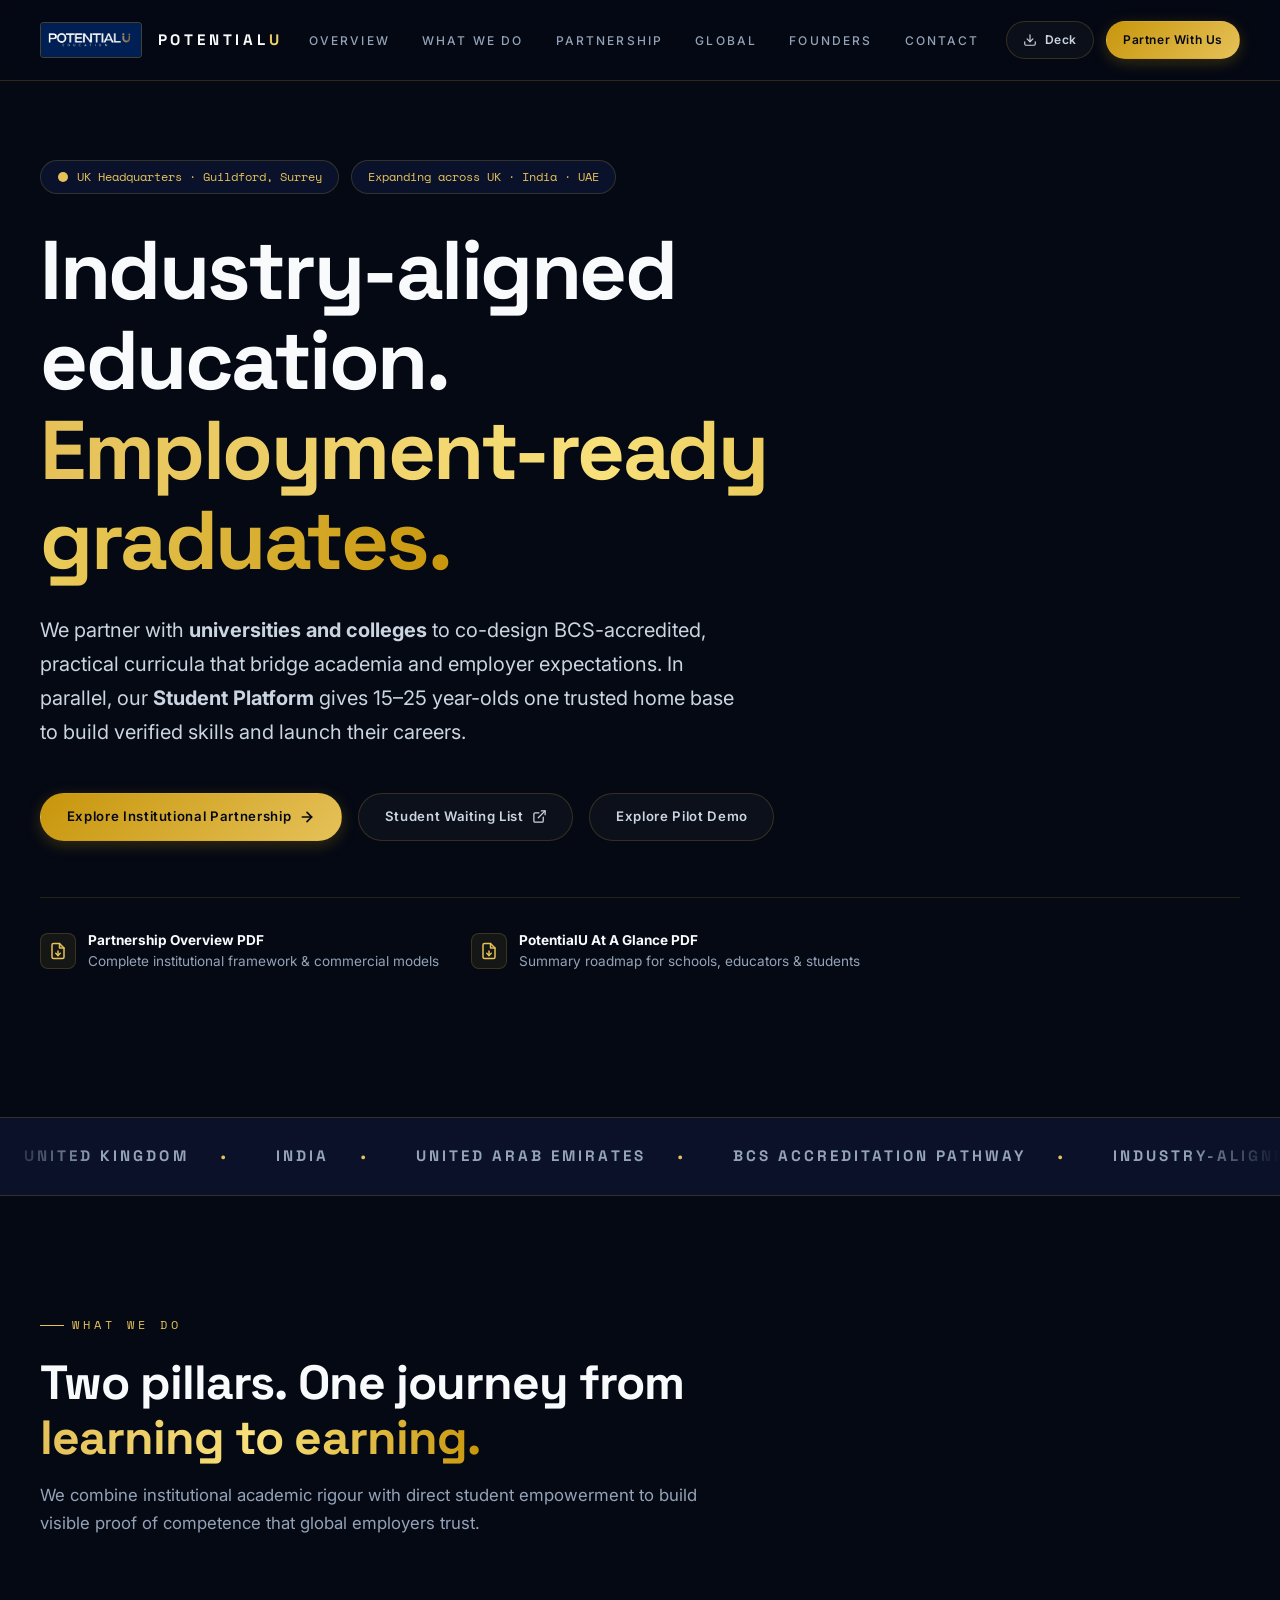
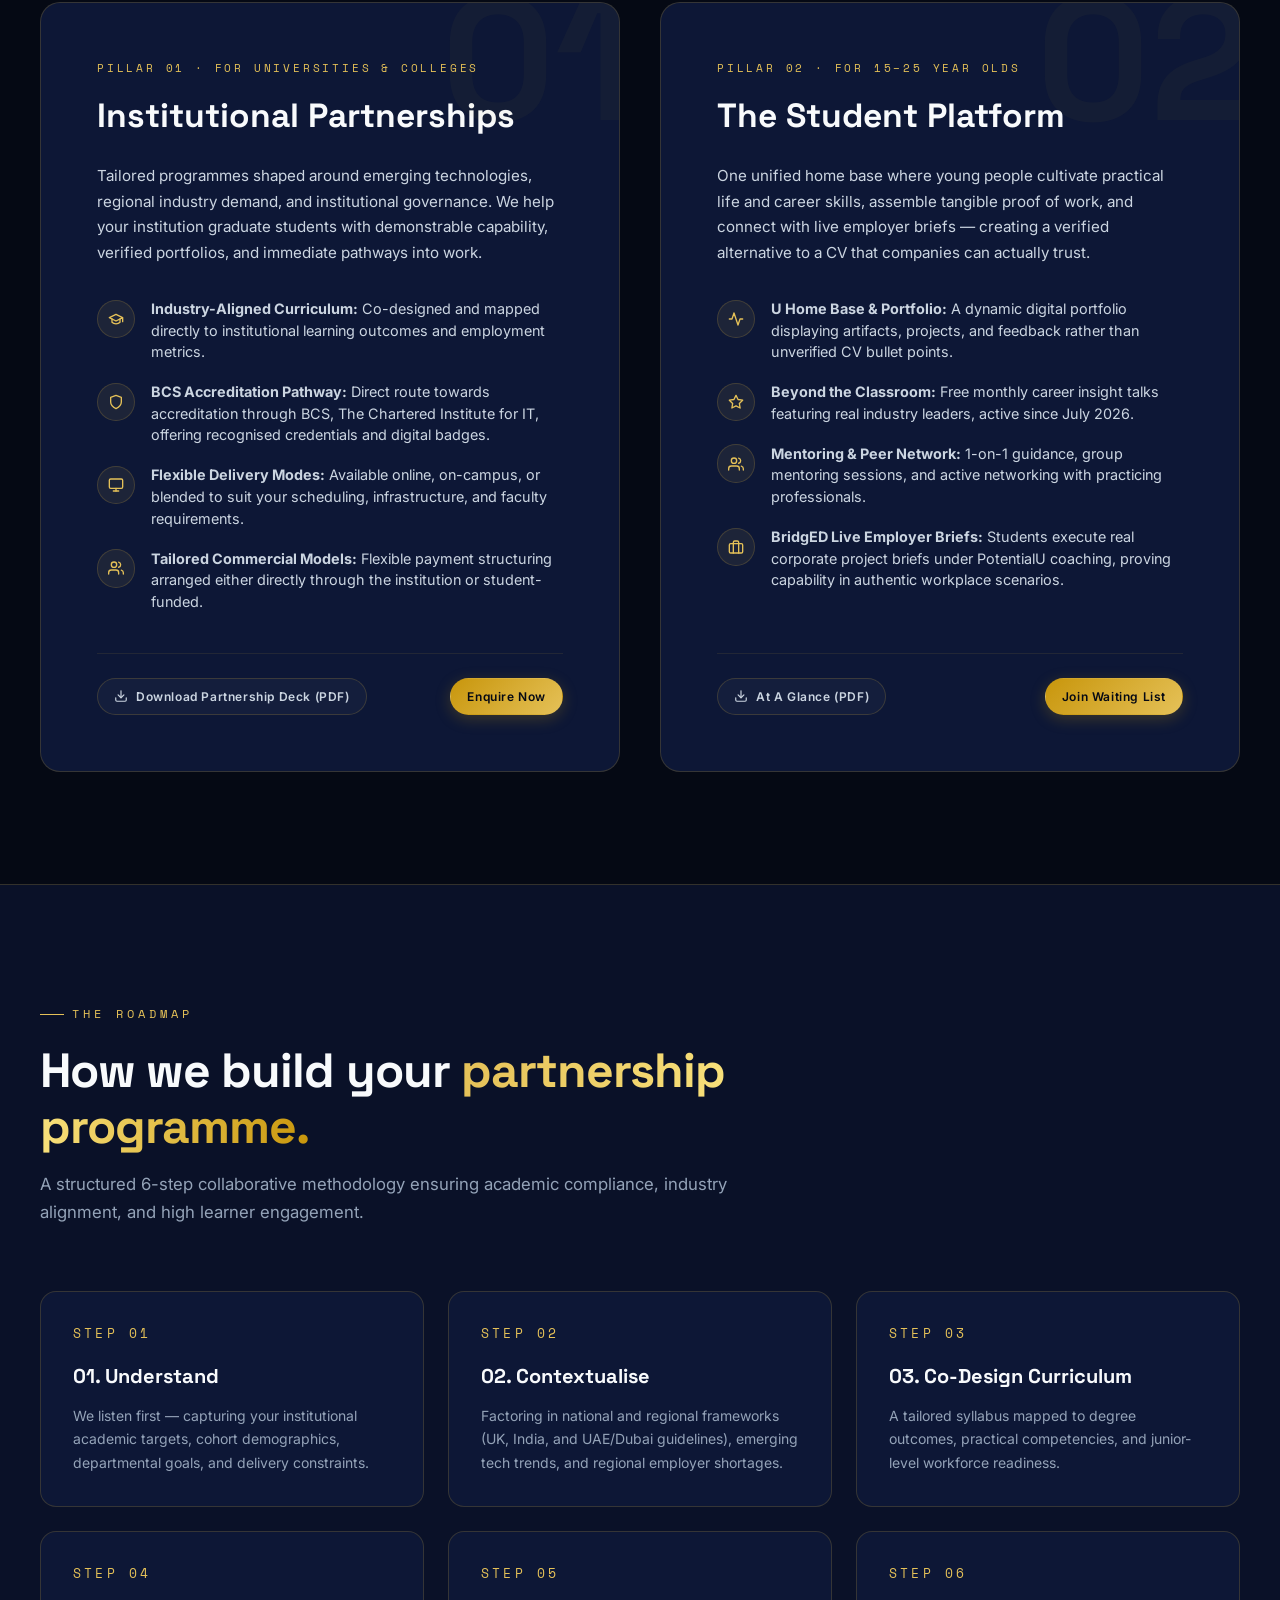
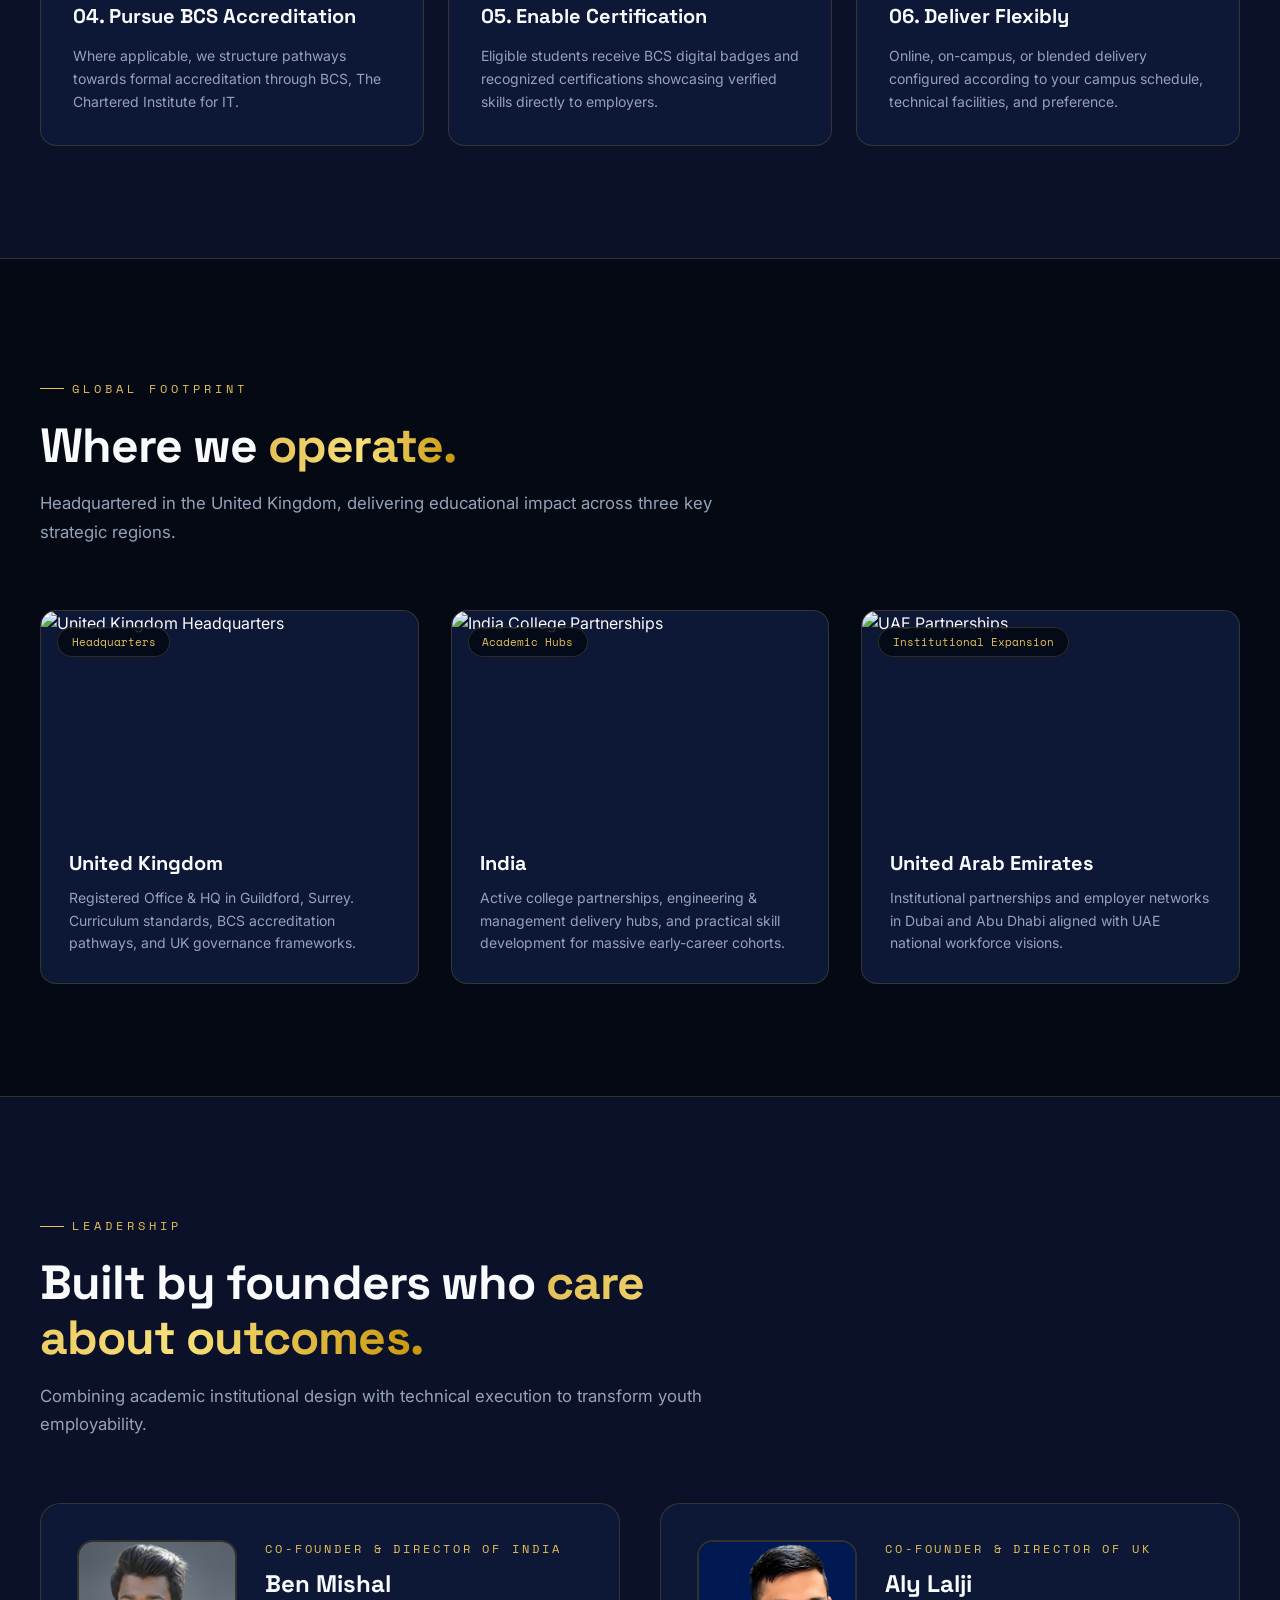
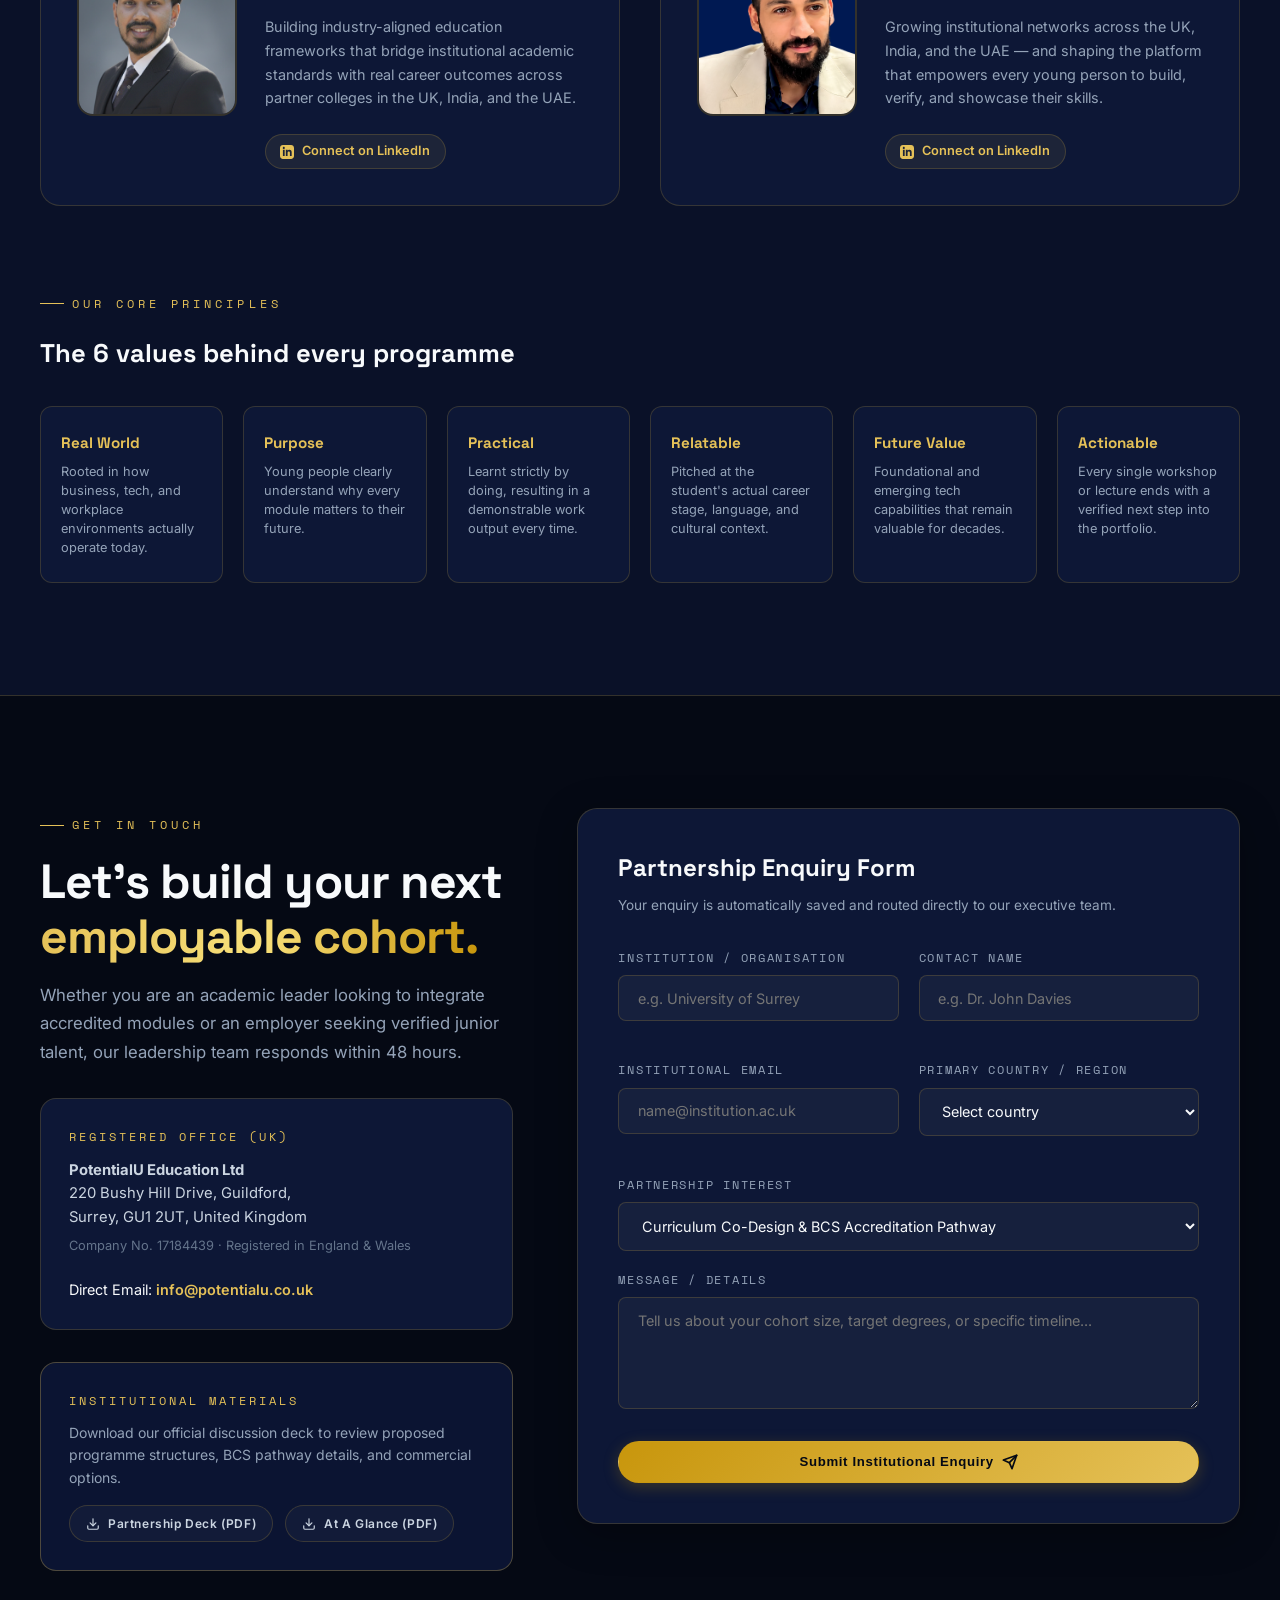
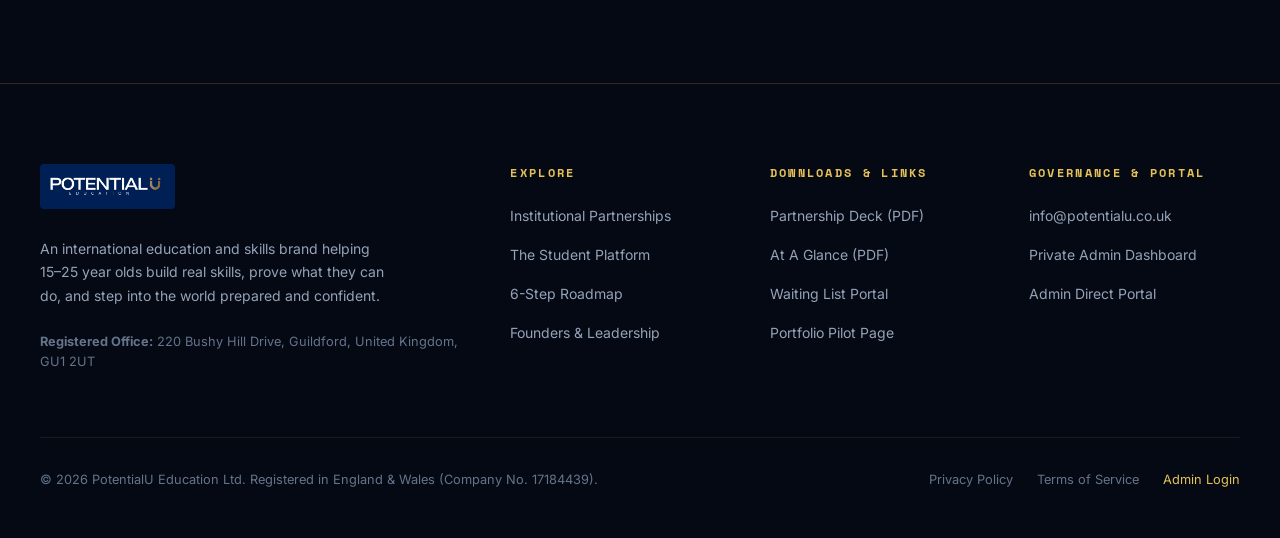
==== index.html @ a40b0ffe "Remove public display of Director email ID; maintain background delivery to benmishal@potentialu.co." ====
<!DOCTYPE html>
<html lang="en">
<head>
  <meta charset="UTF-8" />
  <meta name="viewport" content="width=device-width, initial-scale=1.0" />
  <meta name="theme-color" content="#050914" />
  <meta name="description" content="PotentialU Education — Industry-aligned, employment-ready programmes for universities and colleges across the UK, India and the UAE." />
  <title>PotentialU Education — Industry-Aligned, Employment-Ready Programmes</title>
  
  <link rel="preconnect" href="https://fonts.googleapis.com" />
  <link rel="preconnect" href="https://fonts.gstatic.com" crossorigin />
  <link href="https://fonts.googleapis.com/css2?family=Inter:wght@300;400;500;600;700;800&family=Space+Grotesk:wght@500;600;700;800&family=Space+Mono:wght@400;700&display=swap" rel="stylesheet" />

  <style>
    /* =========================================
       CSS VARIABLES & RESET
       ========================================= */
    *, *::before, *::after { box-sizing: border-box; margin: 0; padding: 0; }
    
    :root {
      --gold-primary: #E5C158;
      --gold-deep: #C8960C;
      --gold-light: #F8E07A;
      --gold-border: rgba(212, 175, 55, 0.2);
      --gold-glow: rgba(229, 193, 88, 0.12);
      
      --bg-deep: #050914;
      --bg-mid: #0A1128;
      --bg-card: #0D1736;
      --bg-card-hover: #121F45;
      
      --text-white: #F8FAFC;
      --text-muted: #94A3B8;
      --text-sub: #CBD5E1;
      --text-dim: #64748B;
      
      --status-active: #38BDF8;
      --status-contacted: #34D399;
      --status-archived: #94A3B8;
    }

    html { scroll-behavior: smooth; }
    body {
      background-color: var(--bg-deep);
      color: var(--text-white);
      font-family: 'Inter', ui-sans-serif, system-ui, sans-serif;
      line-height: 1.6;
      overflow-x: hidden;
    }

    /* =========================================
       TYPOGRAPHY
       ========================================= */
    .font-display { font-family: 'Space Grotesk', 'Inter', sans-serif; }
    .font-mono { font-family: 'Space Mono', monospace; }

    .text-gold-gradient {
      background: linear-gradient(90deg, #E5C158 0%, #F8E07A 50%, #C8960C 100%);
      -webkit-background-clip: text;
      background-clip: text;
      color: transparent;
      display: inline;
    }

    .eyebrow {
      font-family: 'Space Mono', monospace;
      font-size: 0.72rem;
      text-transform: uppercase;
      letter-spacing: 0.35em;
      color: var(--gold-primary);
      margin-bottom: 1.25rem;
      display: inline-flex;
      align-items: center;
      gap: 0.5rem;
    }
    .eyebrow::before {
      content: "";
      display: inline-block;
      width: 1.5rem;
      height: 1px;
      background: var(--gold-primary);
    }

    /* =========================================
       LAYOUT CONTAINERS
       ========================================= */
    .container {
      max-width: 80rem;
      margin: 0 auto;
      padding: 0 1.5rem;
    }
    @media (min-width: 1024px) {
      .container { padding: 0 2.5rem; }
    }

    /* =========================================
       NAVBAR
       ========================================= */
    #navbar {
      position: fixed;
      top: 0; left: 0; right: 0;
      z-index: 100;
      background: rgba(5, 9, 20, 0.85);
      backdrop-filter: blur(20px);
      -webkit-backdrop-filter: blur(20px);
      border-bottom: 1px solid var(--gold-border);
      transition: all 0.3s ease;
    }
    .nav-inner {
      display: flex;
      align-items: center;
      justify-content: space-between;
      height: 5rem;
      max-width: 80rem;
      margin: 0 auto;
      padding: 0 1.5rem;
    }
    @media (min-width: 1024px) {
      .nav-inner { padding: 0 2.5rem; }
    }
    .nav-brand {
      display: flex;
      align-items: center;
      gap: 1rem;
      text-decoration: none;
    }
    .nav-logo-img {
      height: 2.2rem;
      width: auto;
      border-radius: 4px;
      border: 1px solid rgba(212,175,55,0.3);
      background: #0A1128;
    }
    .nav-brand-text {
      font-family: 'Space Grotesk', sans-serif;
      font-size: 0.95rem;
      font-weight: 700;
      letter-spacing: 0.25em;
      text-transform: uppercase;
      color: var(--text-white);
      display: none;
    }
    @media (min-width: 1024px) {
      .nav-brand-text { display: block; }
    }
    .nav-links {
      display: none;
      align-items: center;
      gap: 2rem;
      list-style: none;
    }
    @media (min-width: 840px) {
      .nav-links { display: flex; }
    }
    .nav-links a {
      font-size: 0.75rem;
      font-weight: 500;
      letter-spacing: 0.18em;
      text-transform: uppercase;
      color: var(--text-muted);
      text-decoration: none;
      transition: color 0.25s ease;
    }
    .nav-links a:hover {
      color: var(--gold-primary);
    }
    .nav-actions {
      display: flex;
      align-items: center;
      gap: 0.75rem;
    }

    /* =========================================
       BUTTONS
       ========================================= */
    .btn {
      display: inline-flex;
      align-items: center;
      justify-content: center;
      gap: 0.5rem;
      font-size: 0.825rem;
      font-weight: 600;
      letter-spacing: 0.05em;
      text-decoration: none;
      border-radius: 9999px;
      padding: 0.75rem 1.6rem;
      transition: all 0.3s cubic-bezier(0.22, 1, 0.36, 1);
      cursor: pointer;
      white-space: nowrap;
    }
    .btn-gold {
      background: linear-gradient(135deg, var(--gold-deep) 0%, var(--gold-primary) 100%);
      color: var(--bg-deep);
      border: 1px solid transparent;
      box-shadow: 0 4px 15px rgba(200, 150, 12, 0.25);
    }
    .btn-gold:hover {
      transform: translateY(-2px);
      box-shadow: 0 8px 25px rgba(229, 193, 88, 0.4);
    }
    .btn-ghost {
      background: rgba(255, 255, 255, 0.03);
      color: var(--text-sub);
      border: 1px solid var(--gold-border);
    }
    .btn-ghost:hover {
      background: rgba(212, 175, 55, 0.1);
      border-color: rgba(212, 175, 55, 0.5);
      color: var(--gold-primary);
      transform: translateY(-2px);
    }
    .btn-sm {
      padding: 0.5rem 1rem;
      font-size: 0.75rem;
    }

    /* =========================================
       HERO SECTION (Universities First)
       ========================================= */
    #hero {
      position: relative;
      min-height: 100vh;
      display: flex;
      align-items: center;
      padding-top: 6rem;
      padding-bottom: 5rem;
      overflow: hidden;
    }
    .hero-bg-layer {
      position: absolute;
      inset: 0;
      z-index: 0;
    }
    .hero-bg-img {
      width: 100%;
      height: 100%;
      object-fit: cover;
      opacity: 0.28;
      filter: saturate(1.2);
    }
    .hero-vignette {
      position: absolute;
      inset: 0;
      background: radial-gradient(circle at 50% 40%, rgba(5,9,20,0.4) 0%, #050914 90%);
    }
    .hero-content {
      position: relative;
      z-index: 10;
      max-width: 80rem;
      margin: 0 auto;
      padding: 3rem 1.5rem;
      width: 100%;
    }
    @media (min-width: 1024px) {
      .hero-content { padding: 4rem 2.5rem; }
    }
    .hero-badge-container {
      display: flex;
      flex-wrap: wrap;
      gap: 0.75rem;
      margin-bottom: 2rem;
    }
    .hero-badge {
      display: inline-flex;
      align-items: center;
      gap: 0.5rem;
      padding: 0.4rem 1rem;
      border-radius: 9999px;
      border: 1px solid var(--gold-border);
      background: rgba(13, 23, 54, 0.7);
      font-size: 0.75rem;
      font-family: 'Space Mono', monospace;
      color: var(--gold-primary);
    }
    .hero-title {
      font-family: 'Space Grotesk', sans-serif;
      font-size: clamp(2.4rem, 6.5vw, 5.2rem);
      font-weight: 800;
      line-height: 1.08;
      letter-spacing: -0.03em;
      margin-bottom: 1.75rem;
      max-width: 58rem;
    }
    .hero-subtext {
      font-size: clamp(1rem, 1.8vw, 1.25rem);
      line-height: 1.7;
      color: var(--text-sub);
      max-width: 44rem;
      margin-bottom: 2.75rem;
    }
    .hero-cta-group {
      display: flex;
      flex-wrap: wrap;
      gap: 1rem;
      align-items: center;
    }
    .hero-downloads-bar {
      margin-top: 3.5rem;
      padding-top: 2rem;
      border-top: 1px solid rgba(212,175,55,0.15);
      display: flex;
      flex-wrap: wrap;
      align-items: center;
      gap: 2rem;
    }
    .hero-download-item {
      display: flex;
      align-items: center;
      gap: 0.75rem;
      color: var(--text-muted);
      font-size: 0.85rem;
      text-decoration: none;
      transition: color 0.25s;
    }
    .hero-download-item:hover {
      color: var(--gold-primary);
    }
    .hero-download-icon {
      width: 2.25rem;
      height: 2.25rem;
      border-radius: 8px;
      background: rgba(212,175,55,0.08);
      border: 1px solid var(--gold-border);
      display: flex;
      align-items: center;
      justify-content: center;
      color: var(--gold-primary);
    }

    /* =========================================
       MARQUEE STRIP
       ========================================= */
    #marquee-section {
      border-top: 1px solid var(--gold-border);
      border-bottom: 1px solid var(--gold-border);
      background: var(--bg-mid);
      padding: 1.4rem 0;
      overflow: hidden;
      position: relative;
    }
    #marquee-section::before, #marquee-section::after {
      content: '';
      position: absolute;
      top: 0; bottom: 0;
      width: 6rem;
      z-index: 2;
      pointer-events: none;
    }
    #marquee-section::before { left: 0; background: linear-gradient(to right, var(--bg-mid), transparent); }
    #marquee-section::after  { right: 0; background: linear-gradient(to left, var(--bg-mid), transparent); }
    
    .marquee-track {
      display: flex;
      width: max-content;
      animation: marquee 30s linear infinite;
    }
    @keyframes marquee {
      0% { transform: translateX(0); }
      100% { transform: translateX(-50%); }
    }
    .marquee-item {
      display: flex;
      align-items: center;
      gap: 2rem;
      padding: 0 1.5rem;
      font-family: 'Space Grotesk', sans-serif;
      font-size: 0.95rem;
      font-weight: 700;
      letter-spacing: 0.2em;
      text-transform: uppercase;
      color: var(--text-muted);
      white-space: nowrap;
    }
    .marquee-dot {
      color: var(--gold-primary);
      font-size: 1.25rem;
    }

    /* =========================================
       SECTIONS GENERAL
       ========================================= */
    section {
      padding: 7rem 0;
      position: relative;
    }
    .section-header {
      max-width: 44rem;
      margin-bottom: 4rem;
    }
    .section-title {
      font-family: 'Space Grotesk', sans-serif;
      font-size: clamp(2rem, 4vw, 3rem);
      font-weight: 700;
      line-height: 1.15;
      letter-spacing: -0.02em;
      margin-bottom: 1rem;
    }
    .section-description {
      font-size: 1.05rem;
      line-height: 1.7;
      color: var(--text-muted);
    }

    /* =========================================
       PILLARS SECTION (Dual Track)
       ========================================= */
    .pillars-grid {
      display: grid;
      gap: 2.5rem;
    }
    @media (min-width: 1024px) {
      .pillars-grid { grid-template-columns: 1fr 1fr; }
    }
    .pillar-card {
      position: relative;
      background: var(--bg-card);
      border: 1px solid var(--gold-border);
      border-radius: 1.25rem;
      padding: 2.5rem;
      overflow: hidden;
      display: flex;
      flex-direction: column;
      justify-content: space-between;
      transition: all 0.4s cubic-bezier(0.22, 1, 0.36, 1);
    }
    @media (min-width: 768px) {
      .pillar-card { padding: 3.5rem; }
    }
    .pillar-card:hover {
      border-color: rgba(229, 193, 88, 0.4);
      box-shadow: 0 0 50px rgba(229, 193, 88, 0.08), 0 20px 40px rgba(0,0,0,0.5);
      transform: translateY(-4px);
    }
    .pillar-watermark {
      position: absolute;
      top: -2rem;
      right: -1rem;
      font-family: 'Space Grotesk', sans-serif;
      font-size: 11rem;
      font-weight: 900;
      color: rgba(212, 175, 55, 0.04);
      user-select: none;
      pointer-events: none;
      line-height: 1;
    }
    .pillar-tag {
      font-family: 'Space Mono', monospace;
      font-size: 0.7rem;
      text-transform: uppercase;
      letter-spacing: 0.25em;
      color: var(--gold-primary);
      margin-bottom: 0.75rem;
    }
    .pillar-heading {
      font-family: 'Space Grotesk', sans-serif;
      font-size: clamp(1.5rem, 2.8vw, 2.1rem);
      font-weight: 700;
      margin-bottom: 1.25rem;
      color: var(--text-white);
    }
    .pillar-desc {
      color: var(--text-sub);
      font-size: 0.95rem;
      line-height: 1.7;
      margin-bottom: 2rem;
    }
    .pillar-features {
      list-style: none;
      display: flex;
      flex-direction: column;
      gap: 1.15rem;
      margin-bottom: 2.5rem;
    }
    .pillar-feature-item {
      display: flex;
      align-items: flex-start;
      gap: 1rem;
    }
    .pillar-icon-box {
      width: 2.4rem;
      height: 2.4rem;
      border-radius: 50%;
      background: rgba(229, 193, 88, 0.08);
      border: 1px solid var(--gold-border);
      display: flex;
      align-items: center;
      justify-content: center;
      color: var(--gold-primary);
      flex-shrink: 0;
      margin-top: 0.1rem;
    }
    .pillar-feature-text {
      font-size: 0.9rem;
      color: var(--text-sub);
      line-height: 1.5;
    }
    .pillar-bottom-cta {
      margin-top: auto;
      padding-top: 1.5rem;
      border-top: 1px solid rgba(212, 175, 55, 0.1);
      display: flex;
      flex-wrap: wrap;
      align-items: center;
      justify-content: space-between;
      gap: 1rem;
    }

    /* =========================================
       PROCESS ROADMAP (6 Steps)
       ========================================= */
    #process {
      background: var(--bg-mid);
      border-top: 1px solid var(--gold-border);
      border-bottom: 1px solid var(--gold-border);
    }
    .process-grid {
      display: grid;
      gap: 1.5rem;
    }
    @media (min-width: 640px) {
      .process-grid { grid-template-columns: repeat(2, 1fr); }
    }
    @media (min-width: 1024px) {
      .process-grid { grid-template-columns: repeat(3, 1fr); }
    }
    .step-card {
      background: var(--bg-card);
      border: 1px solid var(--gold-border);
      border-radius: 1rem;
      padding: 2rem;
      transition: all 0.3s ease;
      position: relative;
    }
    .step-card:hover {
      border-color: rgba(229, 193, 88, 0.4);
      background: var(--bg-card-hover);
      transform: translateY(-3px);
    }
    .step-num {
      font-family: 'Space Mono', monospace;
      font-size: 0.8rem;
      color: var(--gold-primary);
      letter-spacing: 0.25em;
      margin-bottom: 1rem;
      display: block;
    }
    .step-name {
      font-family: 'Space Grotesk', sans-serif;
      font-size: 1.25rem;
      font-weight: 700;
      margin-bottom: 0.75rem;
      color: var(--text-white);
    }
    .step-detail {
      font-size: 0.875rem;
      line-height: 1.65;
      color: var(--text-muted);
    }

    /* =========================================
       GLOBAL REACH (UK, India, UAE)
       ========================================= */
    .global-grid {
      display: grid;
      gap: 2rem;
    }
    @media (min-width: 768px) {
      .global-grid { grid-template-columns: repeat(3, 1fr); }
    }
    .region-card {
      background: var(--bg-card);
      border: 1px solid var(--gold-border);
      border-radius: 1rem;
      overflow: hidden;
      transition: all 0.3s ease;
    }
    .region-card:hover {
      border-color: rgba(229, 193, 88, 0.4);
      transform: translateY(-4px);
    }
    .region-img-wrap {
      height: 13rem;
      overflow: hidden;
      position: relative;
    }
    .region-img {
      width: 100%;
      height: 100%;
      object-fit: cover;
      transition: transform 0.6s ease;
    }
    .region-card:hover .region-img {
      transform: scale(1.05);
    }
    .region-tag {
      position: absolute;
      top: 1rem;
      left: 1rem;
      background: rgba(5,9,20,0.85);
      border: 1px solid var(--gold-border);
      border-radius: 9999px;
      padding: 0.3rem 0.85rem;
      font-size: 0.7rem;
      font-family: 'Space Mono', monospace;
      color: var(--gold-primary);
    }
    .region-content {
      padding: 1.75rem;
    }
    .region-name {
      font-family: 'Space Grotesk', sans-serif;
      font-size: 1.25rem;
      font-weight: 700;
      margin-bottom: 0.5rem;
      color: var(--text-white);
    }
    .region-info {
      font-size: 0.875rem;
      color: var(--text-muted);
      line-height: 1.6;
    }

    /* =========================================
       FOUNDERS SECTION (Real Photos & LinkedIn)
       ========================================= */
    #founders {
      background: var(--bg-mid);
      border-top: 1px solid var(--gold-border);
      border-bottom: 1px solid var(--gold-border);
    }
    .founders-grid {
      display: grid;
      gap: 2.5rem;
      margin-bottom: 5rem;
    }
    @media (min-width: 900px) {
      .founders-grid { grid-template-columns: 1fr 1fr; }
    }
    .founder-card {
      background: var(--bg-card);
      border: 1px solid var(--gold-border);
      border-radius: 1.25rem;
      padding: 2.25rem;
      display: flex;
      flex-direction: column;
      gap: 1.75rem;
      transition: all 0.3s ease;
    }
    @media (min-width: 640px) {
      .founder-card {
        flex-direction: row;
        align-items: flex-start;
      }
    }
    .founder-card:hover {
      border-color: rgba(229, 193, 88, 0.4);
      box-shadow: 0 10px 30px rgba(0,0,0,0.3);
    }
    .founder-avatar-wrap {
      width: 10rem;
      height: 11rem;
      border-radius: 1rem;
      overflow: hidden;
      flex-shrink: 0;
      border: 2px solid var(--gold-border);
      background: #0A1128;
    }
    .founder-avatar-img {
      width: 100%;
      height: 100%;
      object-fit: cover;
      object-position: top center;
      transition: transform 0.5s ease;
    }
    .founder-card:hover .founder-avatar-img {
      transform: scale(1.04);
    }
    .founder-info {
      flex: 1;
    }
    .founder-role {
      font-family: 'Space Mono', monospace;
      font-size: 0.72rem;
      letter-spacing: 0.25em;
      text-transform: uppercase;
      color: var(--gold-primary);
      margin-bottom: 0.4rem;
    }
    .founder-name {
      font-family: 'Space Grotesk', sans-serif;
      font-size: 1.5rem;
      font-weight: 700;
      margin-bottom: 0.75rem;
      color: var(--text-white);
    }
    .founder-bio {
      font-size: 0.9rem;
      color: var(--text-muted);
      line-height: 1.65;
      margin-bottom: 1.5rem;
    }
    .founder-linkedin {
      display: inline-flex;
      align-items: center;
      gap: 0.5rem;
      font-size: 0.8rem;
      font-weight: 600;
      color: var(--gold-primary);
      text-decoration: none;
      padding: 0.4rem 0.9rem;
      border-radius: 9999px;
      background: rgba(229, 193, 88, 0.08);
      border: 1px solid var(--gold-border);
      transition: all 0.25s;
    }
    .founder-linkedin:hover {
      background: rgba(229, 193, 88, 0.16);
      transform: translateX(3px);
    }

    /* Values row */
    .values-grid {
      display: grid;
      gap: 1.25rem;
      grid-template-columns: repeat(2, 1fr);
    }
    @media (min-width: 768px) {
      .values-grid { grid-template-columns: repeat(3, 1fr); }
    }
    @media (min-width: 1024px) {
      .values-grid { grid-template-columns: repeat(6, 1fr); }
    }
    .value-box {
      background: var(--bg-card);
      border: 1px solid var(--gold-border);
      border-radius: 0.75rem;
      padding: 1.5rem 1.25rem;
      transition: all 0.3s;
    }
    .value-box:hover {
      border-color: rgba(229, 193, 88, 0.4);
      transform: translateY(-2px);
    }
    .value-title {
      font-family: 'Space Grotesk', sans-serif;
      font-size: 0.95rem;
      font-weight: 700;
      color: var(--gold-primary);
      margin-bottom: 0.4rem;
    }
    .value-desc {
      font-size: 0.8rem;
      color: var(--text-muted);
      line-height: 1.5;
    }

    /* =========================================
       ENQUIRY SECTION & FORM
       ========================================= */
    .enquiry-layout {
      display: grid;
      gap: 4rem;
    }
    @media (min-width: 1024px) {
      .enquiry-layout { grid-template-columns: 5fr 7fr; align-items: start; }
    }
    .enquiry-left-info {
      display: flex;
      flex-direction: column;
      gap: 2rem;
    }
    .office-card {
      background: var(--bg-card);
      border: 1px solid var(--gold-border);
      border-radius: 1rem;
      padding: 1.75rem;
    }
    .office-title {
      font-family: 'Space Mono', monospace;
      font-size: 0.75rem;
      text-transform: uppercase;
      letter-spacing: 0.25em;
      color: var(--gold-primary);
      margin-bottom: 0.75rem;
    }
    .office-address {
      font-size: 0.925rem;
      color: var(--text-sub);
      line-height: 1.6;
    }
    .email-contact-link {
      color: var(--gold-primary);
      text-decoration: none;
      font-weight: 600;
    }
    .email-contact-link:hover {
      text-decoration: underline;
    }

    /* Form styling */
    .enquiry-form-card {
      background: var(--bg-card);
      border: 1px solid var(--gold-border);
      border-radius: 1.25rem;
      padding: 2.5rem;
      box-shadow: 0 10px 40px rgba(0,0,0,0.3);
    }
    .form-group-row {
      display: grid;
      gap: 1.25rem;
      margin-bottom: 1.25rem;
    }
    @media (min-width: 640px) {
      .form-group-row { grid-template-columns: 1fr 1fr; }
    }
    .form-group {
      display: flex;
      flex-direction: column;
      gap: 0.5rem;
      margin-bottom: 1.25rem;
    }
    .form-label {
      font-family: 'Space Mono', monospace;
      font-size: 0.72rem;
      text-transform: uppercase;
      letter-spacing: 0.15em;
      color: var(--text-muted);
    }
    .form-input, .form-select, .form-textarea {
      background: rgba(255, 255, 255, 0.04);
      border: 1px solid var(--gold-border);
      border-radius: 0.5rem;
      padding: 0.85rem 1.15rem;
      color: var(--text-white);
      font-family: 'Inter', sans-serif;
      font-size: 0.9rem;
      transition: all 0.25s;
      outline: none;
    }
    .form-input:focus, .form-select:focus, .form-textarea:focus {
      border-color: var(--gold-primary);
      background: rgba(255, 255, 255, 0.07);
      box-shadow: 0 0 15px rgba(229, 193, 88, 0.15);
    }
    .form-select option {
      background-color: var(--bg-mid);
      color: var(--text-white);
    }
    .form-textarea {
      resize: vertical;
      min-height: 7rem;
    }

    /* =========================================
       FOOTER
       ========================================= */
    footer {
      border-top: 1px solid var(--gold-border);
      background: var(--bg-deep);
      padding: 5rem 0 3rem;
    }
    .footer-top {
      display: grid;
      gap: 3rem;
      margin-bottom: 4rem;
    }
    @media (min-width: 1024px) {
      .footer-top { grid-template-columns: 2fr 1fr 1fr 1fr; }
    }
    .footer-brand-logo {
      height: 2.8rem;
      width: auto;
      border-radius: 4px;
      margin-bottom: 1.25rem;
    }
    .footer-brand-desc {
      font-size: 0.875rem;
      color: var(--text-muted);
      line-height: 1.7;
      max-width: 22rem;
      margin-bottom: 1.5rem;
    }
    .footer-col-title {
      font-family: 'Space Mono', monospace;
      font-size: 0.72rem;
      letter-spacing: 0.2em;
      text-transform: uppercase;
      color: var(--gold-primary);
      margin-bottom: 1.25rem;
    }
    .footer-links {
      list-style: none;
      display: flex;
      flex-direction: column;
      gap: 0.85rem;
    }
    .footer-links a {
      font-size: 0.875rem;
      color: var(--text-muted);
      text-decoration: none;
      transition: color 0.25s;
    }
    .footer-links a:hover {
      color: var(--gold-primary);
    }
    .footer-bottom {
      padding-top: 2rem;
      border-top: 1px solid rgba(212, 175, 55, 0.1);
      display: flex;
      flex-wrap: wrap;
      align-items: center;
      justify-content: space-between;
      gap: 1rem;
      font-size: 0.8rem;
      color: var(--text-dim);
    }

    /* =========================================
       TOAST ALERTS
       ========================================= */
    #toast-box {
      position: fixed;
      bottom: 2rem;
      right: 2rem;
      z-index: 1000;
      display: flex;
      flex-direction: column;
      gap: 0.75rem;
      pointer-events: none;
    }
    .toast {
      background: var(--bg-card);
      border: 1px solid var(--gold-primary);
      color: var(--text-white);
      padding: 1rem 1.5rem;
      border-radius: 0.75rem;
      font-size: 0.875rem;
      box-shadow: 0 10px 40px rgba(0,0,0,0.6);
      transform: translateY(20px);
      opacity: 0;
      transition: all 0.3s cubic-bezier(0.22, 1, 0.36, 1);
      display: flex;
      align-items: center;
      gap: 0.75rem;
      pointer-events: auto;
      max-width: 24rem;
    }
    .toast.active {
      transform: translateY(0);
      opacity: 1;
    }

    /* =========================================
       ADMIN MODAL / POPUP
       ========================================= */
    .modal-overlay {
      position: fixed;
      inset: 0;
      background: rgba(5, 9, 20, 0.85);
      backdrop-filter: blur(10px);
      z-index: 1000;
      display: none;
      align-items: center;
      justify-content: center;
      padding: 1.5rem;
    }
    .modal-overlay.open {
      display: flex;
    }
    .modal-box {
      background: var(--bg-card);
      border: 1px solid var(--gold-primary);
      border-radius: 1.25rem;
      width: 100%;
      max-width: 32rem;
      padding: 2.5rem;
      box-shadow: 0 25px 60px rgba(0,0,0,0.8);
      position: relative;
    }
    .modal-close-btn {
      position: absolute;
      top: 1.25rem;
      right: 1.25rem;
      background: none;
      border: none;
      color: var(--text-muted);
      font-size: 1.5rem;
      cursor: pointer;
    }
    .modal-close-btn:hover { color: var(--gold-primary); }
  </style>
</head>
<body>

  <!-- =========================================
       NAVBAR
       ========================================= -->
  <header id="navbar">
    <div class="nav-inner">
      <a href="#hero" class="nav-brand">
        <img src="assets/logo.jpg" alt="PotentialU Education" class="nav-logo-img" />
        <span class="nav-brand-text">Potential<span class="text-gold-gradient">U</span></span>
      </a>

      <ul class="nav-links">
        <li><a href="#hero">Overview</a></li>
        <li><a href="#pillars">What We Do</a></li>
        <li><a href="#process">Partnership</a></li>
        <li><a href="#global">Global</a></li>
        <li><a href="#founders">Founders</a></li>
        <li><a href="#enquiry">Contact</a></li>
      </ul>

      <div class="nav-actions">
        <a href="assets/PotentialU-Institutional-Partnership-Overview.pdf" download class="btn btn-ghost btn-sm" title="Download Institutional Deck">
          <svg width="14" height="14" viewBox="0 0 24 24" fill="none" stroke="currentColor" stroke-width="2" stroke-linecap="round" stroke-linejoin="round"><path d="M21 15v4a2 2 0 0 1-2 2H5a2 2 0 0 1-2-2v-4"/><polyline points="7 10 12 15 17 10"/><line x1="12" y1="15" x2="12" y2="3"/></svg>
          Deck
        </a>
        <a href="#enquiry" class="btn btn-gold btn-sm">Partner With Us</a>
      </div>
    </div>
  </header>

  <!-- =========================================
       HERO (Universities First, Students Second)
       ========================================= -->
  <section id="hero">
    <div class="hero-bg-layer">
      <img src="https://images.unsplash.com/photo-1687866394797-72d5e6606c70?crop=entropy&cs=srgb&fm=jpg&ixid=M3w4NjY2NzF8MHwxfHNlYXJjaHw0fHxtb2Rlcm4lMjB1bml2ZXJzaXR5JTIwbGVjdHVyZSUyMGhhbGwlMjBjYW1wdXMlMjBhcmNoaXRlY3R1cmVsZW58MHx8fHwxNzkxOTg0MzQ4fDA&ixlib=rb-4.1.0&q=85" alt="Campus Architecture" class="hero-bg-img" />
      <div class="hero-vignette"></div>
    </div>

    <div class="hero-content">
      <div class="hero-badge-container">
        <span class="hero-badge">
          <svg width="12" height="12" viewBox="0 0 24 24" fill="currentColor"><circle cx="12" cy="12" r="10"/></svg>
          UK Headquarters · Guildford, Surrey
        </span>
        <span class="hero-badge">Expanding across UK · India · UAE</span>
      </div>

      <h1 class="hero-title">
        Industry-aligned education.<br />
        <span class="text-gold-gradient">Employment-ready graduates.</span>
      </h1>

      <p class="hero-subtext">
        We partner with <strong>universities and colleges</strong> to co-design BCS-accredited, practical curricula that bridge academia and employer expectations. In parallel, our <strong>Student Platform</strong> gives 15–25 year-olds one trusted home base to build verified skills and launch their careers.
      </p>

      <div class="hero-cta-group">
        <a href="#enquiry" class="btn btn-gold">
          Explore Institutional Partnership
          <svg width="16" height="16" viewBox="0 0 24 24" fill="none" stroke="currentColor" stroke-width="2.5" stroke-linecap="round" stroke-linejoin="round"><line x1="5" y1="12" x2="19" y2="12"/><polyline points="12 5 19 12 12 19"/></svg>
        </a>
        <a href="https://test.potentialu.education/auth" target="_blank" rel="noopener noreferrer" class="btn btn-ghost">
          Student Waiting List
          <svg width="15" height="15" viewBox="0 0 24 24" fill="none" stroke="currentColor" stroke-width="2" stroke-linecap="round" stroke-linejoin="round"><path d="M18 13v6a2 2 0 0 1-2 2H5a2 2 0 0 1-2-2V8a2 2 0 0 1 2-2h6"/><polyline points="15 3 21 3 21 9"/><line x1="10" y1="14" x2="21" y2="3"/></svg>
        </a>
        <a href="https://test.potentialu.education/pilot" target="_blank" rel="noopener noreferrer" class="btn btn-ghost">
          Explore Pilot Demo
        </a>
      </div>

      <!-- Quick Download Links -->
      <div class="hero-downloads-bar">
        <a href="assets/PotentialU-Institutional-Partnership-Overview.pdf" download class="hero-download-item">
          <div class="hero-download-icon">
            <svg width="18" height="18" viewBox="0 0 24 24" fill="none" stroke="currentColor" stroke-width="2" stroke-linecap="round" stroke-linejoin="round"><path d="M14 2H6a2 2 0 0 0-2 2v16a2 2 0 0 0 2 2h12a2 2 0 0 0 2-2V8z"/><polyline points="14 2 14 8 20 8"/><line x1="12" y1="18" x2="12" y2="12"/><line x1="9" y1="15" x2="12" y2="18"/><line x1="15" y1="15" x2="12" y2="18"/></svg>
          </div>
          <div>
            <strong style="color:var(--text-white);display:block;">Partnership Overview PDF</strong>
            <span>Complete institutional framework & commercial models</span>
          </div>
        </a>

        <a href="assets/PotentialU-At-A-Glance.pdf" download class="hero-download-item">
          <div class="hero-download-icon">
            <svg width="18" height="18" viewBox="0 0 24 24" fill="none" stroke="currentColor" stroke-width="2" stroke-linecap="round" stroke-linejoin="round"><path d="M14 2H6a2 2 0 0 0-2 2v16a2 2 0 0 0 2 2h12a2 2 0 0 0 2-2V8z"/><polyline points="14 2 14 8 20 8"/><line x1="12" y1="18" x2="12" y2="12"/><line x1="9" y1="15" x2="12" y2="18"/><line x1="15" y1="15" x2="12" y2="18"/></svg>
          </div>
          <div>
            <strong style="color:var(--text-white);display:block;">PotentialU At A Glance PDF</strong>
            <span>Summary roadmap for schools, educators & students</span>
          </div>
        </a>
      </div>
    </div>
  </section>

  <!-- =========================================
       MARQUEE TICKER
       ========================================= -->
  <div id="marquee-section">
    <div class="marquee-track">
      <div class="marquee-item">United Kingdom <span class="marquee-dot">·</span></div>
      <div class="marquee-item">India <span class="marquee-dot">·</span></div>
      <div class="marquee-item">United Arab Emirates <span class="marquee-dot">·</span></div>
      <div class="marquee-item">BCS Accreditation Pathway <span class="marquee-dot">·</span></div>
      <div class="marquee-item">Industry-Aligned Curriculum <span class="marquee-dot">·</span></div>
      <div class="marquee-item">Portfolio-Proven Skills <span class="marquee-dot">·</span></div>
      <div class="marquee-item">Real Employer Briefs <span class="marquee-dot">·</span></div>
      <div class="marquee-item">Ages 15–25 <span class="marquee-dot">·</span></div>
      <!-- Duplicate for infinite loop -->
      <div class="marquee-item">United Kingdom <span class="marquee-dot">·</span></div>
      <div class="marquee-item">India <span class="marquee-dot">·</span></div>
      <div class="marquee-item">United Arab Emirates <span class="marquee-dot">·</span></div>
      <div class="marquee-item">BCS Accreditation Pathway <span class="marquee-dot">·</span></div>
      <div class="marquee-item">Industry-Aligned Curriculum <span class="marquee-dot">·</span></div>
      <div class="marquee-item">Portfolio-Proven Skills <span class="marquee-dot">·</span></div>
      <div class="marquee-item">Real Employer Briefs <span class="marquee-dot">·</span></div>
      <div class="marquee-item">Ages 15–25 <span class="marquee-dot">·</span></div>
    </div>
  </div>

  <!-- =========================================
       WHAT WE DO (Two Pillars)
       ========================================= -->
  <section id="pillars">
    <div class="container">
      <div class="section-header">
        <span class="eyebrow">What We Do</span>
        <h2 class="section-title">Two pillars. One journey from <span class="text-gold-gradient">learning to earning.</span></h2>
        <p class="section-description">
          We combine institutional academic rigour with direct student empowerment to build visible proof of competence that global employers trust.
        </p>
      </div>

      <div class="pillars-grid">
        <!-- PILLAR 01: INSTITUTIONAL PARTNERSHIPS -->
        <article class="pillar-card">
          <div class="pillar-watermark">01</div>
          <div>
            <p class="pillar-tag">Pillar 01 · For Universities & Colleges</p>
            <h3 class="pillar-heading">Institutional Partnerships</h3>
            <p class="pillar-desc">
              Tailored programmes shaped around emerging technologies, regional industry demand, and institutional governance. We help your institution graduate students with demonstrable capability, verified portfolios, and immediate pathways into work.
            </p>

            <ul class="pillar-features">
              <li class="pillar-feature-item">
                <div class="pillar-icon-box">
                  <svg width="16" height="16" viewBox="0 0 24 24" fill="none" stroke="currentColor" stroke-width="2" stroke-linecap="round" stroke-linejoin="round"><path d="M22 10v6M2 10l10-5 10 5-10 5z"/><path d="M6 12v5c3 3 9 3 12 0v-5"/></svg>
                </div>
                <div class="pillar-feature-text">
                  <strong>Industry-Aligned Curriculum:</strong> Co-designed and mapped directly to institutional learning outcomes and employment metrics.
                </div>
              </li>
              <li class="pillar-feature-item">
                <div class="pillar-icon-box">
                  <svg width="16" height="16" viewBox="0 0 24 24" fill="none" stroke="currentColor" stroke-width="2" stroke-linecap="round" stroke-linejoin="round"><path d="M12 22s8-4 8-10V5l-8-3-8 3v7c0 6 8 10 8 10z"/></svg>
                </div>
                <div class="pillar-feature-text">
                  <strong>BCS Accreditation Pathway:</strong> Direct route towards accreditation through BCS, The Chartered Institute for IT, offering recognised credentials and digital badges.
                </div>
              </li>
              <li class="pillar-feature-item">
                <div class="pillar-icon-box">
                  <svg width="16" height="16" viewBox="0 0 24 24" fill="none" stroke="currentColor" stroke-width="2" stroke-linecap="round" stroke-linejoin="round"><rect x="2" y="3" width="20" height="14" rx="2" ry="2"/><line x1="8" y1="21" x2="16" y2="21"/><line x1="12" y1="17" x2="12" y2="21"/></svg>
                </div>
                <div class="pillar-feature-text">
                  <strong>Flexible Delivery Modes:</strong> Available online, on-campus, or blended to suit your scheduling, infrastructure, and faculty requirements.
                </div>
              </li>
              <li class="pillar-feature-item">
                <div class="pillar-icon-box">
                  <svg width="16" height="16" viewBox="0 0 24 24" fill="none" stroke="currentColor" stroke-width="2" stroke-linecap="round" stroke-linejoin="round"><path d="M16 21v-2a4 4 0 0 0-4-4H5a4 4 0 0 0-4 4v2"/><circle cx="9" cy="7" r="4"/><path d="M23 21v-2a4 4 0 0 0-3-3.87"/><path d="M16 3.13a4 4 0 0 1 0 7.75"/></svg>
                </div>
                <div class="pillar-feature-text">
                  <strong>Tailored Commercial Models:</strong> Flexible payment structuring arranged either directly through the institution or student-funded.
                </div>
              </li>
            </ul>
          </div>

          <div class="pillar-bottom-cta">
            <a href="assets/PotentialU-Institutional-Partnership-Overview.pdf" download class="btn btn-ghost btn-sm">
              <svg width="14" height="14" viewBox="0 0 24 24" fill="none" stroke="currentColor" stroke-width="2" stroke-linecap="round" stroke-linejoin="round"><path d="M21 15v4a2 2 0 0 1-2 2H5a2 2 0 0 1-2-2v-4"/><polyline points="7 10 12 15 17 10"/><line x1="12" y1="15" x2="12" y2="3"/></svg>
              Download Partnership Deck (PDF)
            </a>
            <a href="#enquiry" class="btn btn-gold btn-sm">Enquire Now</a>
          </div>
        </article>

        <!-- PILLAR 02: THE STUDENT PLATFORM -->
        <article class="pillar-card">
          <div class="pillar-watermark">02</div>
          <div>
            <p class="pillar-tag">Pillar 02 · For 15–25 Year Olds</p>
            <h3 class="pillar-heading">The Student Platform</h3>
            <p class="pillar-desc">
              One unified home base where young people cultivate practical life and career skills, assemble tangible proof of work, and connect with live employer briefs — creating a verified alternative to a CV that companies can actually trust.
            </p>

            <ul class="pillar-features">
              <li class="pillar-feature-item">
                <div class="pillar-icon-box">
                  <svg width="16" height="16" viewBox="0 0 24 24" fill="none" stroke="currentColor" stroke-width="2" stroke-linecap="round" stroke-linejoin="round"><polyline points="22 12 18 12 15 21 9 3 6 12 2 12"/></svg>
                </div>
                <div class="pillar-feature-text">
                  <strong>U Home Base & Portfolio:</strong> A dynamic digital portfolio displaying artifacts, projects, and feedback rather than unverified CV bullet points.
                </div>
              </li>
              <li class="pillar-feature-item">
                <div class="pillar-icon-box">
                  <svg width="16" height="16" viewBox="0 0 24 24" fill="none" stroke="currentColor" stroke-width="2" stroke-linecap="round" stroke-linejoin="round"><polygon points="12 2 15.09 8.26 22 9.27 17 14.14 18.18 21.02 12 17.77 5.82 21.02 7 14.14 2 9.27 8.91 8.26 12 2"/></svg>
                </div>
                <div class="pillar-feature-text">
                  <strong>Beyond the Classroom:</strong> Free monthly career insight talks featuring real industry leaders, active since July 2026.
                </div>
              </li>
              <li class="pillar-feature-item">
                <div class="pillar-icon-box">
                  <svg width="16" height="16" viewBox="0 0 24 24" fill="none" stroke="currentColor" stroke-width="2" stroke-linecap="round" stroke-linejoin="round"><path d="M17 21v-2a4 4 0 0 0-4-4H5a4 4 0 0 0-4 4v2"/><circle cx="9" cy="7" r="4"/><path d="M23 21v-2a4 4 0 0 0-3-3.87"/><path d="M16 3.13a4 4 0 0 1 0 7.75"/></svg>
                </div>
                <div class="pillar-feature-text">
                  <strong>Mentoring & Peer Network:</strong> 1-on-1 guidance, group mentoring sessions, and active networking with practicing professionals.
                </div>
              </li>
              <li class="pillar-feature-item">
                <div class="pillar-icon-box">
                  <svg width="16" height="16" viewBox="0 0 24 24" fill="none" stroke="currentColor" stroke-width="2" stroke-linecap="round" stroke-linejoin="round"><rect x="2" y="7" width="20" height="14" rx="2" ry="2"/><path d="M16 21V5a2 2 0 0 0-2-2h-4a2 2 0 0 0-2 2v16"/></svg>
                </div>
                <div class="pillar-feature-text">
                  <strong>BridgED Live Employer Briefs:</strong> Students execute real corporate project briefs under PotentialU coaching, proving capability in authentic workplace scenarios.
                </div>
              </li>
            </ul>
          </div>

          <div class="pillar-bottom-cta">
            <a href="assets/PotentialU-At-A-Glance.pdf" download class="btn btn-ghost btn-sm">
              <svg width="14" height="14" viewBox="0 0 24 24" fill="none" stroke="currentColor" stroke-width="2" stroke-linecap="round" stroke-linejoin="round"><path d="M21 15v4a2 2 0 0 1-2 2H5a2 2 0 0 1-2-2v-4"/><polyline points="7 10 12 15 17 10"/><line x1="12" y1="15" x2="12" y2="3"/></svg>
              At A Glance (PDF)
            </a>
            <a href="https://test.potentialu.education/auth" target="_blank" rel="noopener noreferrer" class="btn btn-gold btn-sm">
              Join Waiting List
            </a>
          </div>
        </article>
      </div>
    </div>
  </section>

  <!-- =========================================
       PROCESS / ROADMAP (6 Steps)
       ========================================= -->
  <section id="process">
    <div class="container">
      <div class="section-header">
        <span class="eyebrow">The Roadmap</span>
        <h2 class="section-title">How we build your <span class="text-gold-gradient">partnership programme.</span></h2>
        <p class="section-description">
          A structured 6-step collaborative methodology ensuring academic compliance, industry alignment, and high learner engagement.
        </p>
      </div>

      <div class="process-grid">
        <div class="step-card">
          <span class="step-num">STEP 01</span>
          <h4 class="step-name">01. Understand</h4>
          <p class="step-detail">We listen first — capturing your institutional academic targets, cohort demographics, departmental goals, and delivery constraints.</p>
        </div>

        <div class="step-card">
          <span class="step-num">STEP 02</span>
          <h4 class="step-name">02. Contextualise</h4>
          <p class="step-detail">Factoring in national and regional frameworks (UK, India, and UAE/Dubai guidelines), emerging tech trends, and regional employer shortages.</p>
        </div>

        <div class="step-card">
          <span class="step-num">STEP 03</span>
          <h4 class="step-name">03. Co-Design Curriculum</h4>
          <p class="step-detail">A tailored syllabus mapped to degree outcomes, practical competencies, and junior-level workforce readiness.</p>
        </div>

        <div class="step-card">
          <span class="step-num">STEP 04</span>
          <h4 class="step-name">04. Pursue BCS Accreditation</h4>
          <p class="step-detail">Where applicable, we structure pathways towards formal accreditation through BCS, The Chartered Institute for IT.</p>
        </div>

        <div class="step-card">
          <span class="step-num">STEP 05</span>
          <h4 class="step-name">05. Enable Certification</h4>
          <p class="step-detail">Eligible students receive BCS digital badges and recognized certifications showcasing verified skills directly to employers.</p>
        </div>

        <div class="step-card">
          <span class="step-num">STEP 06</span>
          <h4 class="step-name">06. Deliver Flexibly</h4>
          <p class="step-detail">Online, on-campus, or blended delivery configured according to your campus schedule, technical facilities, and preference.</p>
        </div>
      </div>
    </div>
  </section>

  <!-- =========================================
       GLOBAL FOOTPRINT
       ========================================= -->
  <section id="global">
    <div class="container">
      <div class="section-header">
        <span class="eyebrow">Global Footprint</span>
        <h2 class="section-title">Where we <span class="text-gold-gradient">operate.</span></h2>
        <p class="section-description">
          Headquartered in the United Kingdom, delivering educational impact across three key strategic regions.
        </p>
      </div>

      <div class="global-grid">
        <div class="region-card">
          <div class="region-img-wrap">
            <span class="region-tag">Headquarters</span>
            <img src="https://images.unsplash.com/photo-1767460331633-7b1bb12c8ef2?crop=entropy&cs=srgb&fm=jpg&ixid=M3w4NjA2MDV8MHwxfHNlYXJjaHwxfHxsb25kb24lMjBndWlsZGZvcmQlMjBhcmNoaXRlY3R1cmFsJTIwYnVpbGRpbmclMjBtb2Rlcm4lMjBjb3Jwb3JhdGUlMjBnbGFzc3xlbnwwfHx8fDE3OTE5ODQzNDd8MA&ixlib=rb-4.1.0&q=85" alt="United Kingdom Headquarters" class="region-img" />
          </div>
          <div class="region-content">
            <h4 class="region-name">United Kingdom</h4>
            <p class="region-info">
              Registered Office & HQ in Guildford, Surrey. Curriculum standards, BCS accreditation pathways, and UK governance frameworks.
            </p>
          </div>
        </div>

        <div class="region-card">
          <div class="region-img-wrap">
            <span class="region-tag">Academic Hubs</span>
            <img src="https://images.unsplash.com/photo-1687866394797-72d5e6606c70?crop=entropy&cs=srgb&fm=jpg&ixid=M3w4NjY2NzF8MHwxfHNlYXJjaHw0fHxtb2Rlcm4lMjB1bml2ZXJzaXR5JTIwbGVjdHVyZSUyMGhhbGwlMjBjYW1wdXMlMjBhcmNoaXRlY3R1cmVsZW58MHx8fHwxNzkxOTg0MzQ4fDA&ixlib=rb-4.1.0&q=85" alt="India College Partnerships" class="region-img" />
          </div>
          <div class="region-content">
            <h4 class="region-name">India</h4>
            <p class="region-info">
              Active college partnerships, engineering & management delivery hubs, and practical skill development for massive early-career cohorts.
            </p>
          </div>
        </div>

        <div class="region-card">
          <div class="region-img-wrap">
            <span class="region-tag">Institutional Expansion</span>
            <img src="https://images.unsplash.com/photo-1769283978529-07525b9db2f4?crop=entropy&cs=srgb&fm=jpg&ixid=M3w4NjY2NzF8MHwxfHNlYXJjaHwyfHxtb2Rlcm4lMjB1bml2ZXJzaXR5JTIwbGVjdHVyZSUyMGhhbGwlMjBjYW1wdXMlMjBhcmNoaXRlY3R1cmVsZW58MHx8fHwxNzkxOTg0MzQ4fDA&ixlib=rb-4.1.0&q=85" alt="UAE Partnerships" class="region-img" />
          </div>
          <div class="region-content">
            <h4 class="region-name">United Arab Emirates</h4>
            <p class="region-info">
              Institutional partnerships and employer networks in Dubai and Abu Dhabi aligned with UAE national workforce visions.
            </p>
          </div>
        </div>
      </div>
    </div>
  </section>

  <!-- =========================================
       FOUNDERS & VALUES
       ========================================= -->
  <section id="founders">
    <div class="container">
      <div class="section-header">
        <span class="eyebrow">Leadership</span>
        <h2 class="section-title">Built by founders who <span class="text-gold-gradient">care about outcomes.</span></h2>
        <p class="section-description">
          Combining academic institutional design with technical execution to transform youth employability.
        </p>
      </div>

      <!-- Real Founder Cards -->
      <div class="founders-grid">
        <!-- BEN MISHAL -->
        <article class="founder-card">
          <div class="founder-avatar-wrap">
            <img src="assets/ben-mishal.jpg" alt="Ben Mishal" class="founder-avatar-img" />
          </div>
          <div class="founder-info">
            <p class="founder-role">Co-Founder & Director of India</p>
            <h3 class="founder-name">Ben Mishal</h3>
            <p class="founder-bio">
              Building industry-aligned education frameworks that bridge institutional academic standards with real career outcomes across partner colleges in the UK, India, and the UAE.
            </p>
            <a href="https://www.linkedin.com/in/ben-mishal-b-s-2bb928169/" target="_blank" rel="noopener noreferrer" class="founder-linkedin">
              <svg width="14" height="14" viewBox="0 0 24 24" fill="currentColor"><path d="M19 0h-14c-2.761 0-5 2.239-5 5v14c0 2.761 2.239 5 5 5h14c2.762 0 5-2.239 5-5v-14c0-2.761-2.238-5-5-5zm-11 19h-3v-11h3v11zm-1.5-12.268c-.966 0-1.75-.79-1.75-1.764s.784-1.764 1.75-1.764 1.75.79 1.75 1.764-.783 1.764-1.75 1.764zm13.5 12.268h-3v-5.604c0-3.368-4-3.113-4 0v5.604h-3v-11h3v1.765c1.396-2.586 7-2.777 7 2.476v6.759z"/></svg>
              Connect on LinkedIn
            </a>
          </div>
        </article>

        <!-- ALY LALJI -->
        <article class="founder-card">
          <div class="founder-avatar-wrap">
            <img src="assets/aly-lalji.png" alt="Aly Lalji" class="founder-avatar-img" />
          </div>
          <div class="founder-info">
            <p class="founder-role">Co-Founder & Director of UK</p>
            <h3 class="founder-name">Aly Lalji</h3>
            <p class="founder-bio">
              Growing institutional networks across the UK, India, and the UAE — and shaping the platform that empowers every young person to build, verify, and showcase their skills.
            </p>
            <a href="https://www.linkedin.com/in/aly-lalji/" target="_blank" rel="noopener noreferrer" class="founder-linkedin">
              <svg width="14" height="14" viewBox="0 0 24 24" fill="currentColor"><path d="M19 0h-14c-2.761 0-5 2.239-5 5v14c0 2.761 2.239 5 5 5h14c2.762 0 5-2.239 5-5v-14c0-2.761-2.238-5-5-5zm-11 19h-3v-11h3v11zm-1.5-12.268c-.966 0-1.75-.79-1.75-1.764s.784-1.764 1.75-1.764 1.75.79 1.75 1.764-.783 1.764-1.75 1.764zm13.5 12.268h-3v-5.604c0-3.368-4-3.113-4 0v5.604h-3v-11h3v1.765c1.396-2.586 7-2.777 7 2.476v6.759z"/></svg>
              Connect on LinkedIn
            </a>
          </div>
        </article>
      </div>

      <!-- 6 Values Row -->
      <div style="margin-top: 4rem;">
        <span class="eyebrow">Our Core Principles</span>
        <h3 style="font-family:'Space Grotesk',sans-serif;font-size:1.6rem;margin-bottom:2rem;">The 6 values behind every programme</h3>
        <div class="values-grid">
          <div class="value-box">
            <h5 class="value-title">Real World</h5>
            <p class="value-desc">Rooted in how business, tech, and workplace environments actually operate today.</p>
          </div>
          <div class="value-box">
            <h5 class="value-title">Purpose</h5>
            <p class="value-desc">Young people clearly understand why every module matters to their future.</p>
          </div>
          <div class="value-box">
            <h5 class="value-title">Practical</h5>
            <p class="value-desc">Learnt strictly by doing, resulting in a demonstrable work output every time.</p>
          </div>
          <div class="value-box">
            <h5 class="value-title">Relatable</h5>
            <p class="value-desc">Pitched at the student's actual career stage, language, and cultural context.</p>
          </div>
          <div class="value-box">
            <h5 class="value-title">Future Value</h5>
            <p class="value-desc">Foundational and emerging tech capabilities that remain valuable for decades.</p>
          </div>
          <div class="value-box">
            <h5 class="value-title">Actionable</h5>
            <p class="value-desc">Every single workshop or lecture ends with a verified next step into the portfolio.</p>
          </div>
        </div>
      </div>
    </div>
  </section>

  <!-- =========================================
       ENQUIRY SECTION (Universities & Colleges)
       ========================================= -->
  <section id="enquiry">
    <div class="container">
      <div class="enquiry-layout">
        <div class="enquiry-left-info">
          <div>
            <span class="eyebrow">Get In Touch</span>
            <h2 class="section-title">Let’s build your next <span class="text-gold-gradient">employable cohort.</span></h2>
            <p class="section-description">
              Whether you are an academic leader looking to integrate accredited modules or an employer seeking verified junior talent, our leadership team responds within 48 hours.
            </p>
          </div>

          <div class="office-card">
            <p class="office-title">Registered Office (UK)</p>
            <p class="office-address">
              <strong>PotentialU Education Ltd</strong><br />
              220 Bushy Hill Drive, Guildford,<br />
              Surrey, GU1 2UT, United Kingdom<br />
              <span style="font-size:0.8rem;color:var(--text-dim);margin-top:0.4rem;display:inline-block;">Company No. 17184439 · Registered in England & Wales</span>
            </p>
            <p style="margin-top:1.25rem;font-size:0.9rem;">
              Direct Email: <a href="mailto:info@potentialu.co.uk" class="email-contact-link">info@potentialu.co.uk</a>
            </p>
          </div>

          <!-- Document Download Card -->
          <div class="office-card" style="border-color:rgba(229,193,88,0.3);background:rgba(13,23,54,0.9);">
            <p class="office-title">Institutional Materials</p>
            <p style="font-size:0.875rem;color:var(--text-muted);margin-bottom:1rem;">
              Download our official discussion deck to review proposed programme structures, BCS pathway details, and commercial options.
            </p>
            <div style="display:flex;flex-wrap:wrap;gap:0.75rem;">
              <a href="assets/PotentialU-Institutional-Partnership-Overview.pdf" download class="btn btn-ghost btn-sm">
                <svg width="14" height="14" viewBox="0 0 24 24" fill="none" stroke="currentColor" stroke-width="2" stroke-linecap="round" stroke-linejoin="round"><path d="M21 15v4a2 2 0 0 1-2 2H5a2 2 0 0 1-2-2v-4"/><polyline points="7 10 12 15 17 10"/><line x1="12" y1="15" x2="12" y2="3"/></svg>
                Partnership Deck (PDF)
              </a>
              <a href="assets/PotentialU-At-A-Glance.pdf" download class="btn btn-ghost btn-sm">
                <svg width="14" height="14" viewBox="0 0 24 24" fill="none" stroke="currentColor" stroke-width="2" stroke-linecap="round" stroke-linejoin="round"><path d="M21 15v4a2 2 0 0 1-2 2H5a2 2 0 0 1-2-2v-4"/><polyline points="7 10 12 15 17 10"/><line x1="12" y1="15" x2="12" y2="3"/></svg>
                At A Glance (PDF)
              </a>
            </div>
          </div>
        </div>

        <!-- FORM -->
        <div class="enquiry-form-card">
          <h3 style="font-family:'Space Grotesk',sans-serif;font-size:1.5rem;margin-bottom:0.5rem;color:var(--text-white);">Partnership Enquiry Form</h3>
          <p style="font-size:0.85rem;color:var(--text-muted);margin-bottom:2rem;">Your enquiry is automatically saved and routed directly to our executive team.</p>

          <form id="enquiryForm" onsubmit="handleEnquirySubmit(event)">
            <div class="form-group-row">
              <div class="form-group">
                <label class="form-label" for="institution">Institution / Organisation</label>
                <input type="text" id="institution" class="form-input" placeholder="e.g. University of Surrey" required />
              </div>
              <div class="form-group">
                <label class="form-label" for="contactName">Contact Name</label>
                <input type="text" id="contactName" class="form-input" placeholder="e.g. Dr. John Davies" required />
              </div>
            </div>

            <div class="form-group-row">
              <div class="form-group">
                <label class="form-label" for="email">Institutional Email</label>
                <input type="email" id="email" class="form-input" placeholder="name@institution.ac.uk" required />
              </div>
              <div class="form-group">
                <label class="form-label" for="country">Primary Country / Region</label>
                <select id="country" class="form-select" required>
                  <option value="" disabled selected>Select country</option>
                  <option value="United Kingdom">United Kingdom</option>
                  <option value="India">India</option>
                  <option value="United Arab Emirates">United Arab Emirates</option>
                  <option value="Other">Other International</option>
                </select>
              </div>
            </div>

            <div class="form-group">
              <label class="form-label" for="cohortType">Partnership Interest</label>
              <select id="cohortType" class="form-select">
                <option value="Curriculum Co-Design & BCS Pathway">Curriculum Co-Design & BCS Accreditation Pathway</option>
                <option value="Student Portfolio & BridgED Employer Briefs">Student Portfolio & BridgED Employer Briefs</option>
                <option value="Dual Institutional Track (Both)">Full Dual Track (Curriculum + Student Platform)</option>
                <option value="General Exploration">General Institutional Exploration</option>
              </select>
            </div>

            <div class="form-group">
              <label class="form-label" for="message">Message / Details</label>
              <textarea id="message" class="form-textarea" placeholder="Tell us about your cohort size, target degrees, or specific timeline..." required></textarea>
            </div>

            <button type="submit" id="submitBtn" class="btn btn-gold" style="width:100%;margin-top:0.75rem;">
              Submit Institutional Enquiry
              <svg width="16" height="16" viewBox="0 0 24 24" fill="none" stroke="currentColor" stroke-width="2.5" stroke-linecap="round" stroke-linejoin="round"><line x1="22" y1="2" x2="11" y2="13"/><polygon points="22 2 15 22 11 13 2 9 22 2"/></svg>
            </button>
          </form>
        </div>
      </div>
    </div>
  </section>

  <!-- =========================================
       FOOTER
       ========================================= -->
  <footer>
    <div class="container">
      <div class="footer-top">
        <div>
          <img src="assets/logo.jpg" alt="PotentialU Education" class="footer-brand-logo" />
          <p class="footer-brand-desc">
            An international education and skills brand helping 15–25 year olds build real skills, prove what they can do, and step into the world prepared and confident.
          </p>
          <p style="font-size:0.8rem;color:var(--text-dim);">
            <strong>Registered Office:</strong> 220 Bushy Hill Drive, Guildford, United Kingdom, GU1 2UT
          </p>
        </div>

        <div>
          <h5 class="footer-col-title">Explore</h5>
          <ul class="footer-links">
            <li><a href="#pillars">Institutional Partnerships</a></li>
            <li><a href="#pillars">The Student Platform</a></li>
            <li><a href="#process">6-Step Roadmap</a></li>
            <li><a href="#founders">Founders & Leadership</a></li>
          </ul>
        </div>

        <div>
          <h5 class="footer-col-title">Downloads & Links</h5>
          <ul class="footer-links">
            <li><a href="assets/PotentialU-Institutional-Partnership-Overview.pdf" download>Partnership Deck (PDF)</a></li>
            <li><a href="assets/PotentialU-At-A-Glance.pdf" download>At A Glance (PDF)</a></li>
            <li><a href="https://test.potentialu.education/auth" target="_blank" rel="noopener noreferrer">Waiting List Portal</a></li>
            <li><a href="https://test.potentialu.education/pilot" target="_blank" rel="noopener noreferrer">Portfolio Pilot Page</a></li>
          </ul>
        </div>

        <div>
          <h5 class="footer-col-title">Governance & Portal</h5>
          <ul class="footer-links">
            <li><a href="mailto:info@potentialu.co.uk">info@potentialu.co.uk</a></li>
            <li><a href="javascript:void(0)" onclick="openAdminModal()">Private Admin Dashboard</a></li>
            <li><a href="admin.html">Admin Direct Portal</a></li>
          </ul>
        </div>
      </div>

      <div class="footer-bottom">
        <div>
          © 2026 PotentialU Education Ltd. Registered in England & Wales (Company No. 17184439).
        </div>
        <div style="display:flex;gap:1.5rem;">
          <a href="#hero" style="color:var(--text-dim);text-decoration:none;">Privacy Policy</a>
          <a href="#hero" style="color:var(--text-dim);text-decoration:none;">Terms of Service</a>
          <a href="javascript:void(0)" onclick="openAdminModal()" style="color:var(--gold-primary);text-decoration:none;">Admin Login</a>
        </div>
      </div>
    </div>
  </footer>

  <!-- =========================================
       ADMIN LOGIN MODAL
       ========================================= -->
  <div id="adminModal" class="modal-overlay">
    <div class="modal-box">
      <button class="modal-close-btn" onclick="closeAdminModal()">×</button>
      <h3 style="font-family:'Space Grotesk',sans-serif;font-size:1.5rem;margin-bottom:0.5rem;color:var(--text-white);">Admin Dashboard Access</h3>
      <p style="font-size:0.85rem;color:var(--text-muted);margin-bottom:1.5rem;">Enter the private management key to view and track all partnership enquiries.</p>

      <form onsubmit="handleAdminLogin(event)">
        <div class="form-group">
          <label class="form-label" for="adminKey">Admin Passcode</label>
          <input type="password" id="adminKey" class="form-input" placeholder="Enter dashboard password" required />
          <span style="font-size:0.75rem;color:var(--text-dim);margin-top:0.25rem;">Default key: <code style="color:var(--gold-primary);">potentialu2026</code></span>
        </div>
        <button type="submit" class="btn btn-gold" style="width:100%;margin-top:0.75rem;">
          Unlock Enquiry Dashboard
        </button>
      </form>
    </div>
  </div>

  <!-- =========================================
       TOAST CONTAINER
       ========================================= -->
  <div id="toast-box"></div>

  <!-- =========================================
       SCRIPTS: STORAGE, TOASTS, ADMIN
       ========================================= -->
  <script>
    // Initial sample enquiries seed if empty
    function initSampleData() {
      if (!localStorage.getItem('pu_enquiries')) {
        const seed = [
          {
            id: 'ENQ-' + Date.now().toString().slice(-4),
            institution: 'University of Surrey',
            contactName: 'Prof. David Vance',
            email: 'd.vance@surrey.ac.uk',
            country: 'United Kingdom',
            cohortType: 'Curriculum Co-Design & BCS Pathway',
            message: 'Looking to integrate accredited computing modules into our 2026/27 curriculum for 180 computing undergraduates.',
            date: '14 Oct 2026, 14:20',
            status: 'Pending'
          },
          {
            id: 'ENQ-8921',
            institution: 'Dubai Institute of Technology',
            contactName: 'Dr. Mariam Al-Hashemi',
            email: 'mariam@dit.ac.ae',
            country: 'United Arab Emirates',
            cohortType: 'Dual Institutional Track (Both)',
            message: 'Interested in exploring pilot collaboration aligned with UAE talent acceleration directives.',
            date: '13 Oct 2026, 09:45',
            status: 'Contacted'
          }
        ];
        localStorage.setItem('pu_enquiries', JSON.stringify(seed));
      }
      if (!localStorage.getItem('pu_admin_password')) {
        localStorage.setItem('pu_admin_password', 'potentialu2026');
      }
    }
    initSampleData();

    // Show Toast
    function showToast(title, desc) {
      const box = document.getElementById('toast-box');
      const toast = document.createElement('div');
      toast.className = 'toast';
      toast.innerHTML = `
        <svg width="20" height="20" viewBox="0 0 24 24" fill="none" stroke="#E5C158" stroke-width="2" stroke-linecap="round" stroke-linejoin="round"><path d="M22 11.08V12a10 10 0 1 1-5.93-9.14"/><polyline points="22 4 12 14.01 9 11.01"/></svg>
        <div>
          <strong style="display:block;color:var(--text-white);">${title}</strong>
          <span style="color:var(--text-muted);font-size:0.8rem;">${desc}</span>
        </div>
      `;
      box.appendChild(toast);
      setTimeout(() => toast.classList.add('active'), 10);
      setTimeout(() => {
        toast.classList.remove('active');
        setTimeout(() => toast.remove(), 400);
      }, 4500);
    }

    // Handle Form Submit (Sends to benmishal@potentialu.co.uk & stores in Admin Dashboard)
    async function handleEnquirySubmit(e) {
      e.preventDefault();
      const btn = document.getElementById('submitBtn');
      btn.disabled = true;
      btn.innerHTML = 'Routing to benmishal@potentialu.co.uk...';

      const institution = document.getElementById('institution').value;
      const contactName = document.getElementById('contactName').value;
      const email = document.getElementById('email').value;
      const country = document.getElementById('country').value;
      const cohortType = document.getElementById('cohortType').value;
      const message = document.getElementById('message').value;
      const date = new Date().toLocaleString('en-GB', { day: 'numeric', month: 'short', year: 'numeric', hour: '2-digit', minute: '2-digit' });

      const newEnquiry = {
        id: 'ENQ-' + Math.floor(1000 + Math.random() * 9000),
        institution,
        contactName,
        email,
        country,
        cohortType,
        message,
        date,
        status: 'Pending'
      };

      // 1. Store in Local Database for Private Admin Dashboard
      const existing = JSON.parse(localStorage.getItem('pu_enquiries') || '[]');
      existing.unshift(newEnquiry);
      localStorage.setItem('pu_enquiries', JSON.stringify(existing));

      // 2. Transmit real email notification to benmishal@potentialu.co.uk
      try {
        await fetch('https://formsubmit.co/ajax/benmishal@potentialu.co.uk', {
          method: 'POST',
          headers: {
            'Content-Type': 'application/json',
            'Accept': 'application/json'
          },
          body: JSON.stringify({
            _subject: `New PotentialU Institutional Enquiry: ${institution} (${contactName})`,
            _template: 'table',
            _captcha: 'false',
            'Institution': institution,
            'Contact Person': contactName,
            'Institutional Email': email,
            'Country / Region': country,
            'Partnership Track': cohortType,
            'Enquiry Message': message,
            'Enquiry ID': newEnquiry.id,
            'Submitted At': date
          })
        });
      } catch (err) {
        console.warn('Network delivery fallback:', err);
      }

      btn.disabled = false;
      btn.innerHTML = `Submit Institutional Enquiry <svg width="16" height="16" viewBox="0 0 24 24" fill="none" stroke="currentColor" stroke-width="2.5" stroke-linecap="round" stroke-linejoin="round"><line x1="22" y1="2" x2="11" y2="13"/><polygon points="22 2 15 22 11 13 2 9 22 2"/></svg>`;
      document.getElementById('enquiryForm').reset();
      showToast('Enquiry Sent & Delivered', `Thank you ${contactName}. Your enquiry has been routed directly to our leadership team and logged into our management system.`);
    }

    // Admin Modal Controls
    function openAdminModal() {
      document.getElementById('adminModal').classList.add('open');
      document.getElementById('adminKey').focus();
    }
    function closeAdminModal() {
      document.getElementById('adminModal').classList.remove('open');
    }
    function handleAdminLogin(e) {
      e.preventDefault();
      const entered = document.getElementById('adminKey').value;
      const stored = localStorage.getItem('pu_admin_password') || 'potentialu2026';
      if (entered === stored) {
        sessionStorage.setItem('pu_admin_auth', 'true');
        window.location.href = 'admin.html';
      } else {
        alert('Invalid Passcode. Please try again.');
      }
    }
  </script>
</body>
</html>
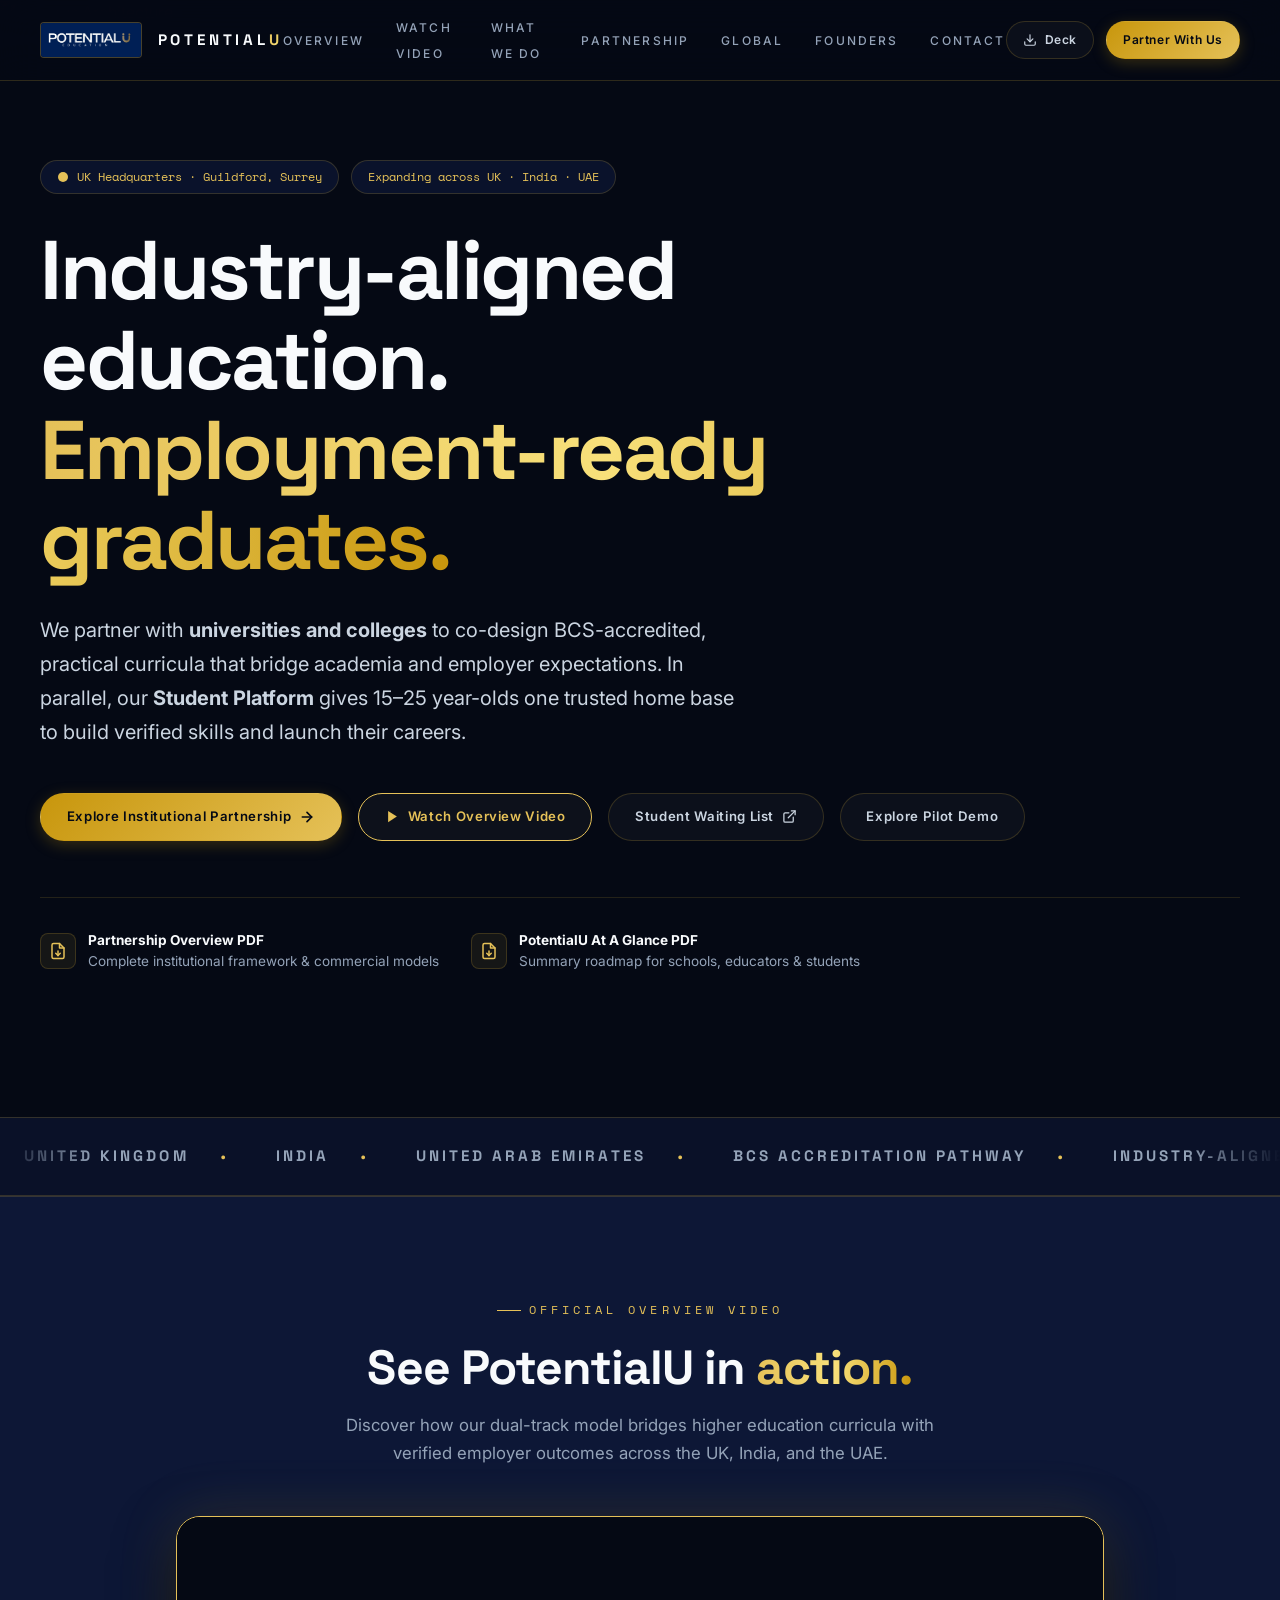
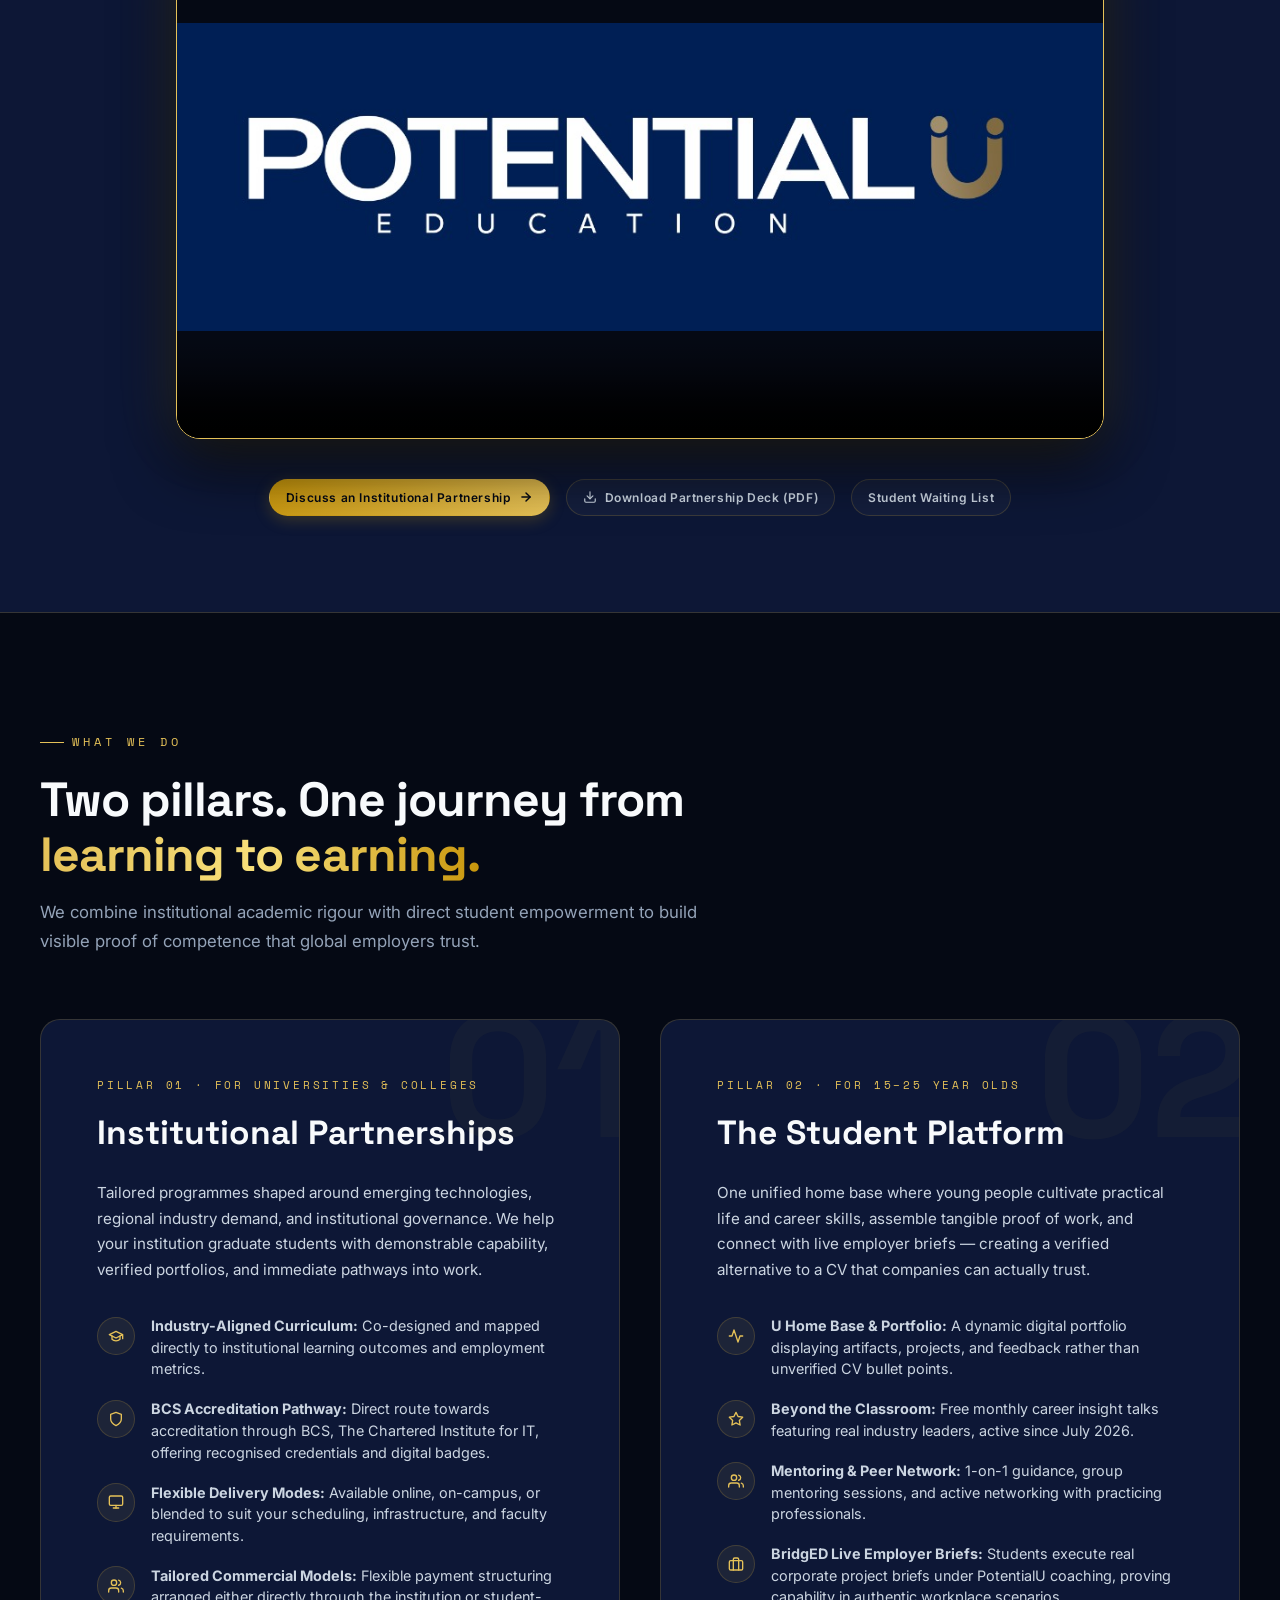
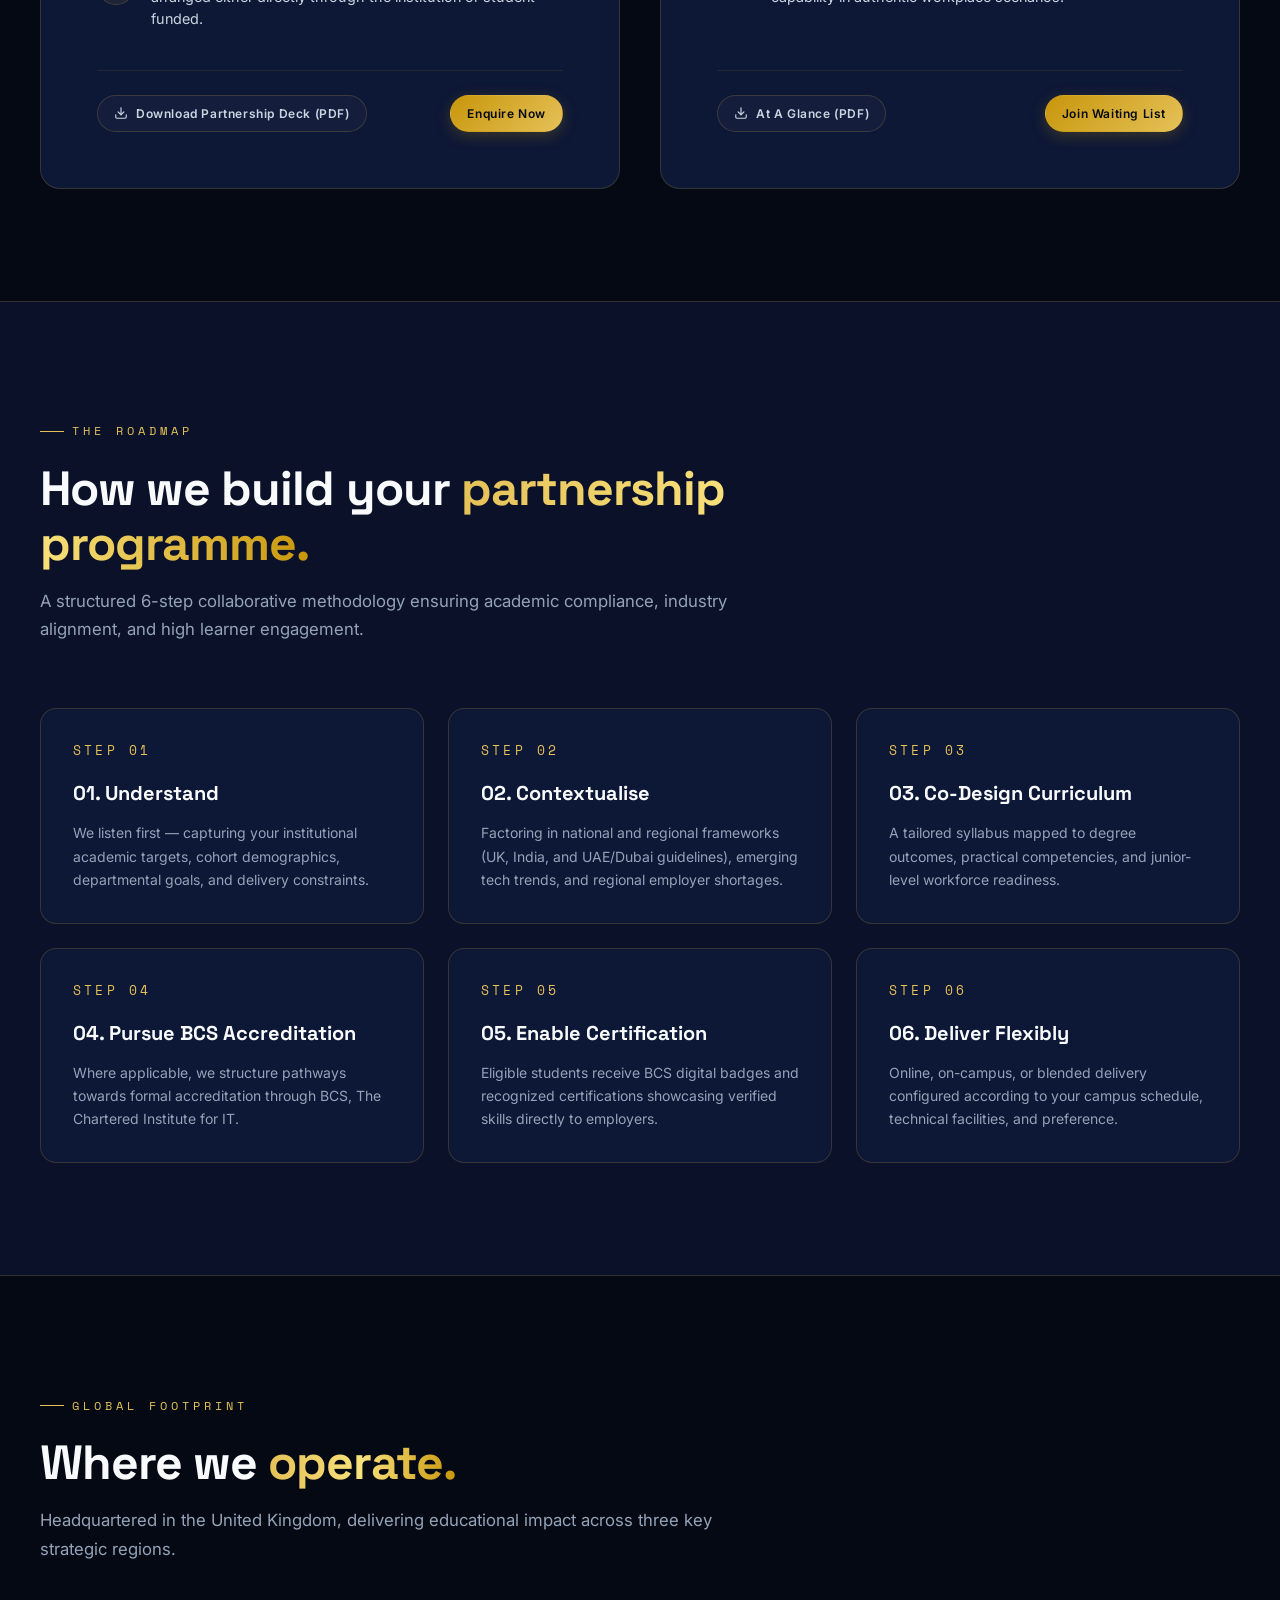
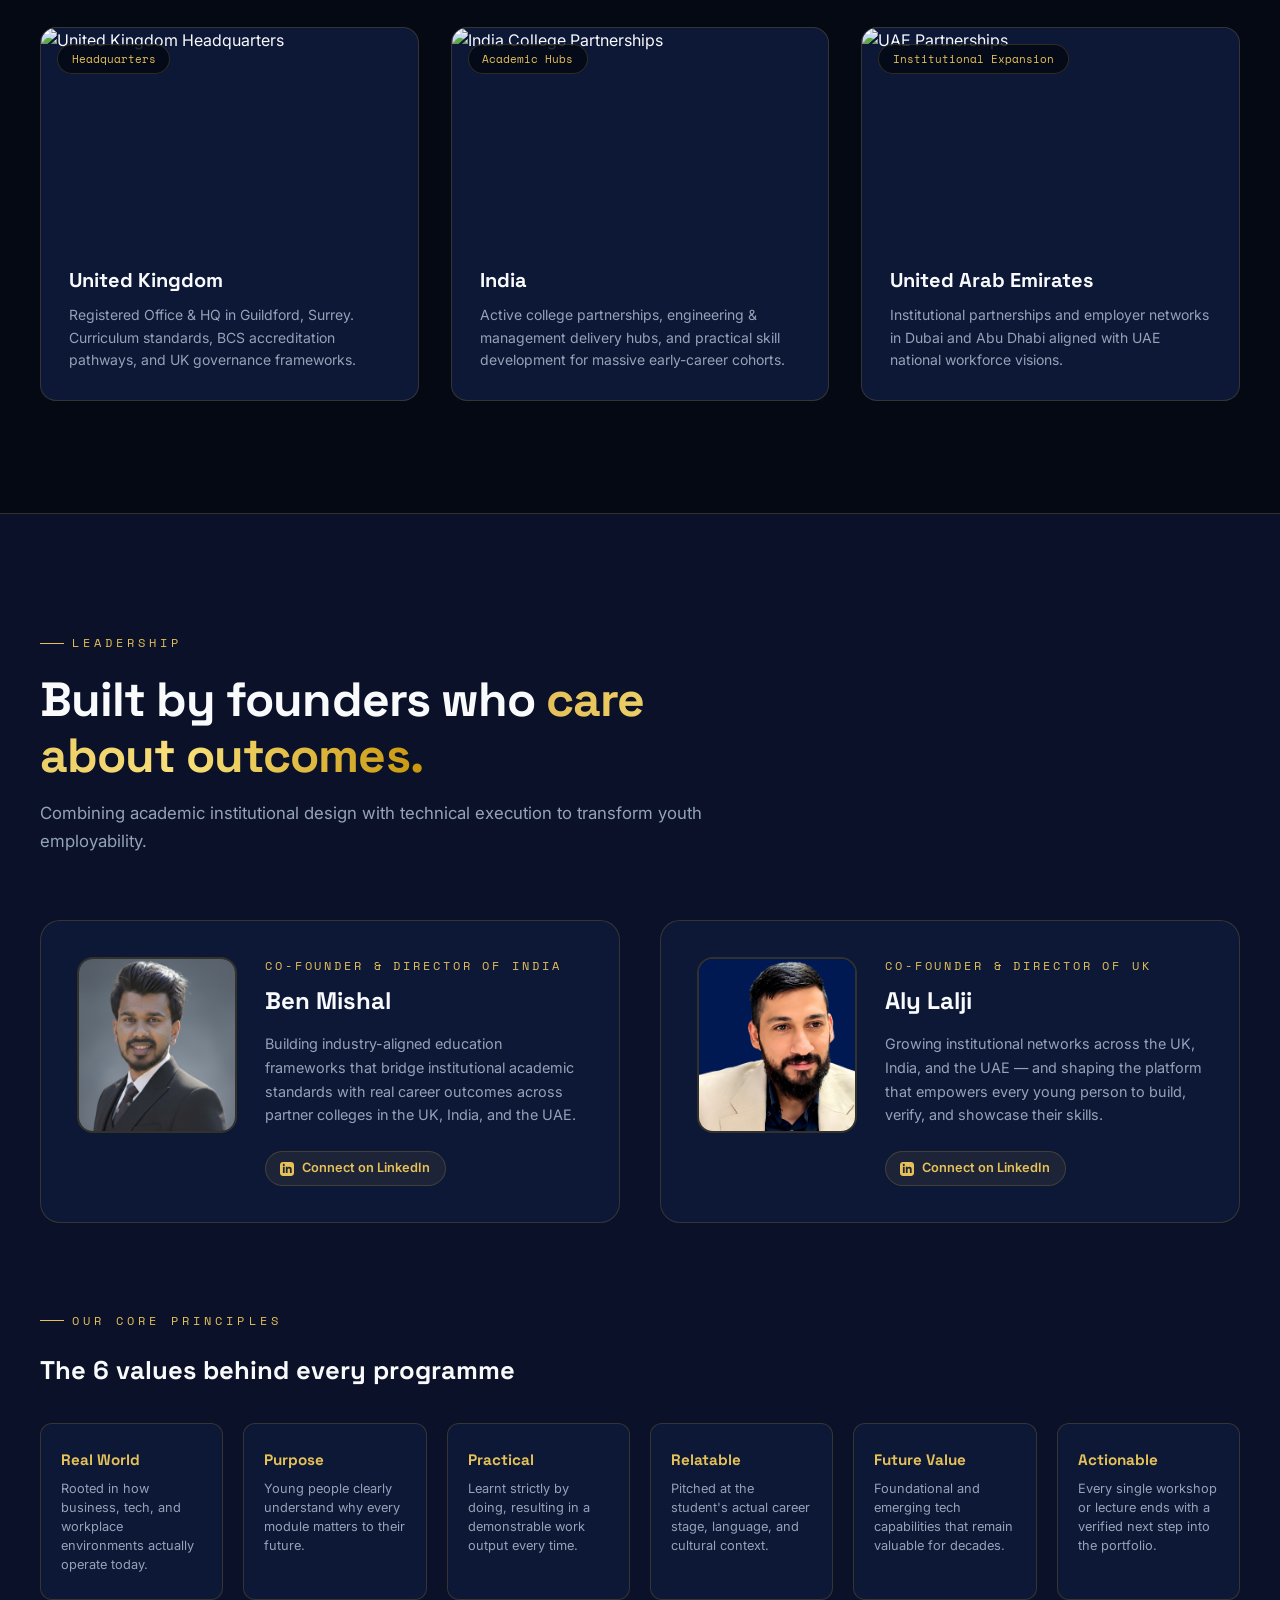
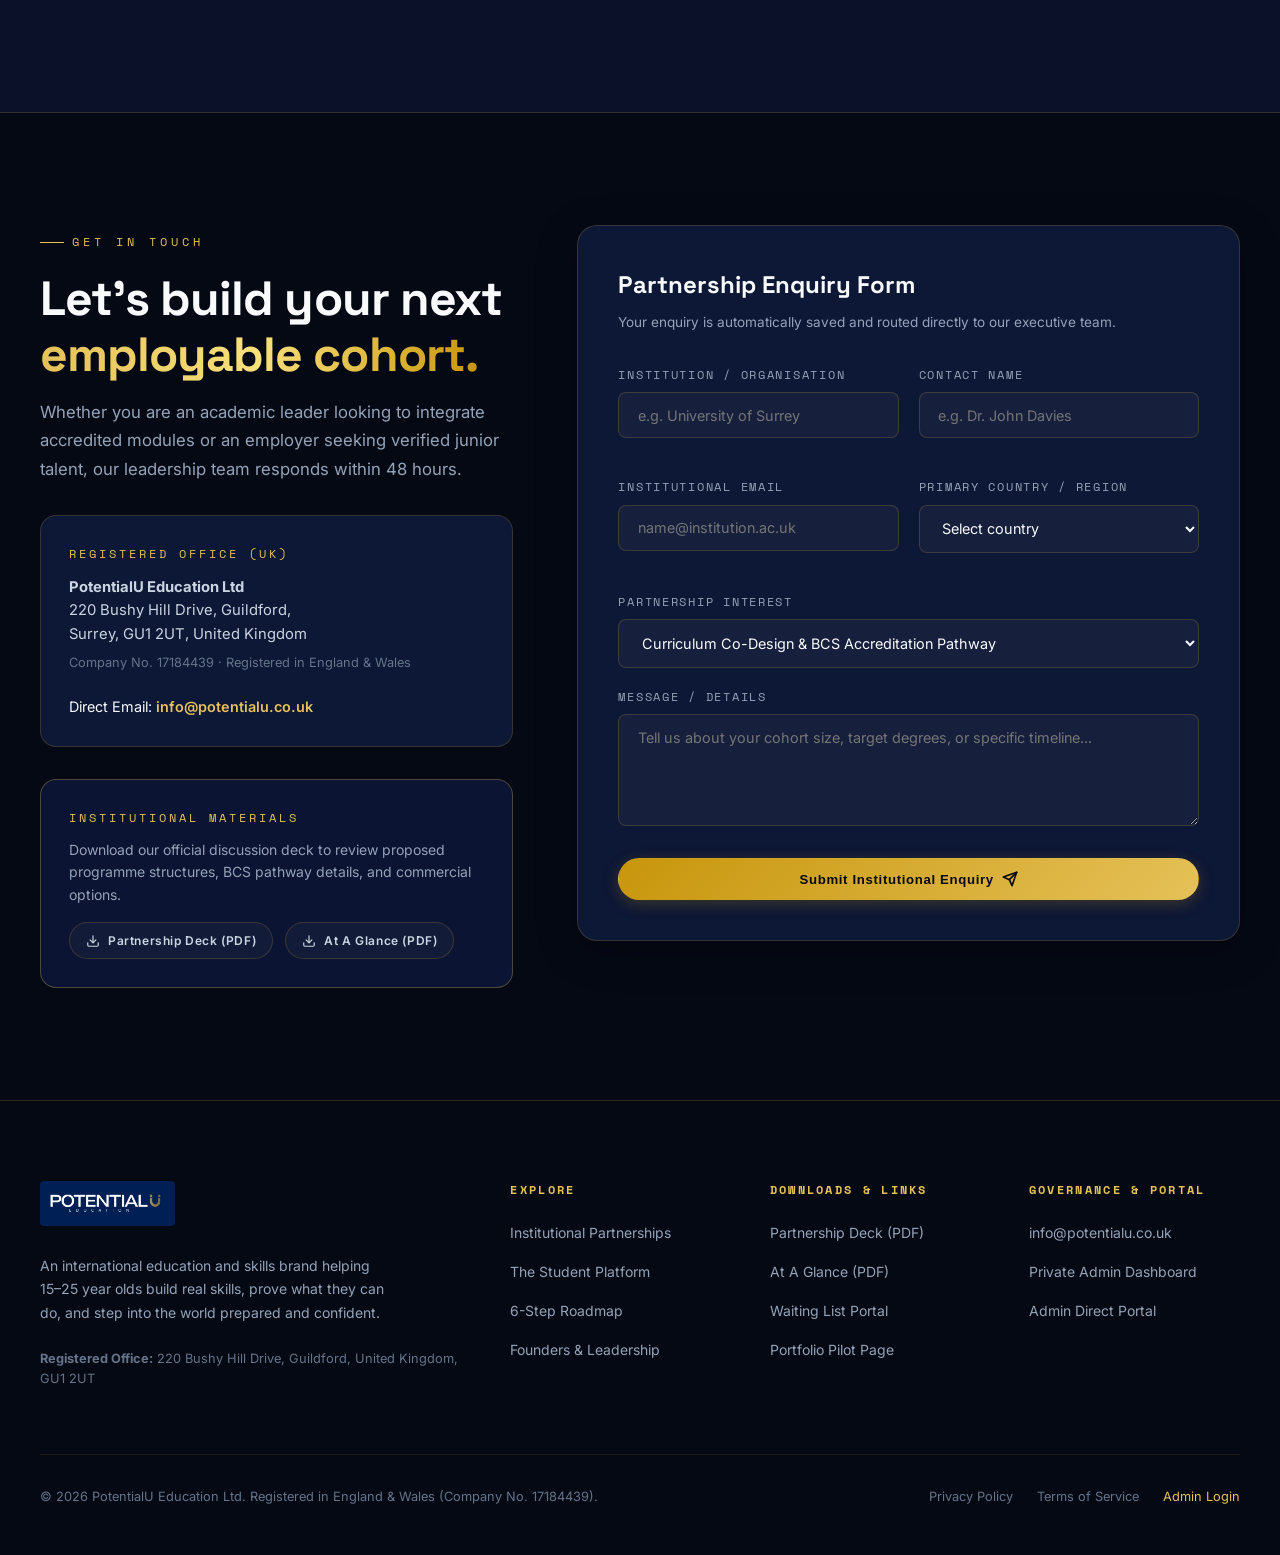
==== commit 6c353f5b: "Add official overview video showcase section (web-optimized 16.6MB)" ====
--- a/index.html
+++ b/index.html
@@ -5,7 +5,52 @@
   <meta name="viewport" content="width=device-width, initial-scale=1.0" />
   <meta name="theme-color" content="#050914" />
   <meta name="description" content="PotentialU Education — Industry-aligned, employment-ready programmes for universities and colleges across the UK, India and the UAE." />
-  <title>PotentialU Education — Industry-Aligned, Employment-Ready Programmes</title>
+  <meta name="keywords" content="PotentialU, PotentialU Education, university partnerships, student portfolio, BCS accreditation, UK, India, UAE, higher education, employability" />
+  <link rel="canonical" href="https://potentialu.co.uk/" />
+
+  <!-- Open Graph / Social Sharing -->
+  <meta property="og:type" content="website" />
+  <meta property="og:url" content="https://potentialu.co.uk/" />
+  <meta property="og:title" content="PotentialU Education — Industry-Aligned, Employment-Ready Programmes" />
+  <meta property="og:description" content="Building institutional education partnerships across the UK, India and the UAE." />
+  <meta property="og:image" content="https://potentialu.co.uk/assets/logo.jpg" />
+
+  <!-- Structured Data (JSON-LD) for Google Knowledge Graph -->
+  <script type="application/ld+json">
+  {
+    "@context": "https://schema.org",
+    "@type": "EducationalOrganization",
+    "name": "PotentialU Education",
+    "alternateName": "PotentialU",
+    "url": "https://potentialu.co.uk",
+    "logo": "https://potentialu.co.uk/assets/logo.jpg",
+    "email": "info@potentialu.co.uk",
+    "address": {
+      "@type": "PostalAddress",
+      "streetAddress": "220 Bushy Hill Drive",
+      "addressLocality": "Guildford",
+      "addressRegion": "Surrey",
+      "postalCode": "GU1 2UT",
+      "addressCountry": "GB"
+    },
+    "founder": [
+      {
+        "@type": "Person",
+        "name": "Aly Lalji",
+        "jobTitle": "Co-Founder & Director of UK",
+        "sameAs": "https://www.linkedin.com/in/aly-lalji/"
+      },
+      {
+        "@type": "Person",
+        "name": "Ben Mishal",
+        "jobTitle": "Co-Founder & Director of India",
+        "sameAs": "https://www.linkedin.com/in/ben-mishal-b-s-2bb928169/"
+      }
+    ],
+    "areaServed": ["United Kingdom", "India", "United Arab Emirates"],
+    "description": "PotentialU Education partners with universities and colleges to deliver industry-aligned programmes and an alternative student portfolio."
+  }
+  </script>
   
   <link rel="preconnect" href="https://fonts.googleapis.com" />
   <link rel="preconnect" href="https://fonts.gstatic.com" crossorigin />
@@ -1004,6 +1049,7 @@
 
       <ul class="nav-links">
         <li><a href="#hero">Overview</a></li>
+        <li><a href="#video-overview">Watch Video</a></li>
         <li><a href="#pillars">What We Do</a></li>
         <li><a href="#process">Partnership</a></li>
         <li><a href="#global">Global</a></li>
@@ -1052,6 +1098,10 @@
         <a href="#enquiry" class="btn btn-gold">
           Explore Institutional Partnership
           <svg width="16" height="16" viewBox="0 0 24 24" fill="none" stroke="currentColor" stroke-width="2.5" stroke-linecap="round" stroke-linejoin="round"><line x1="5" y1="12" x2="19" y2="12"/><polyline points="12 5 19 12 12 19"/></svg>
+        </a>
+        <a href="#video-overview" class="btn btn-ghost" style="border-color:var(--gold-primary);color:var(--gold-primary);">
+          <svg width="15" height="15" viewBox="0 0 24 24" fill="currentColor"><polygon points="5 3 19 12 5 21 5 3"/></svg>
+          Watch Overview Video
         </a>
         <a href="https://test.potentialu.education/auth" target="_blank" rel="noopener noreferrer" class="btn btn-ghost">
           Student Waiting List
@@ -1111,6 +1161,50 @@
       <div class="marquee-item">Ages 15–25 <span class="marquee-dot">·</span></div>
     </div>
   </div>
+
+  <!-- =========================================
+       OFFICIAL VIDEO OVERVIEW
+       ========================================= -->
+  <section id="video-overview" style="background: var(--bg-card); border-top: 1px solid var(--gold-border); border-bottom: 1px solid var(--gold-border); padding: 6rem 0;">
+    <div class="container">
+      <div class="section-header" style="text-align: center; margin: 0 auto 3rem auto;">
+        <span class="eyebrow" style="justify-content: center;">Official Overview Video</span>
+        <h2 class="section-title">See PotentialU in <span class="text-gold-gradient">action.</span></h2>
+        <p class="section-description" style="margin: 0 auto; max-width: 40rem;">
+          Discover how our dual-track model bridges higher education curricula with verified employer outcomes across the UK, India, and the UAE.
+        </p>
+      </div>
+
+      <!-- Video Player Frame -->
+      <div style="max-width: 58rem; margin: 0 auto; position: relative; border-radius: 1.5rem; overflow: hidden; border: 1px solid var(--gold-primary); box-shadow: 0 0 60px rgba(229, 193, 88, 0.15), 0 25px 60px rgba(0,0,0,0.8); background: #000;">
+        <video 
+          id="overviewPlayer"
+          controls 
+          playsinline 
+          preload="metadata"
+          poster="assets/logo.jpg"
+          style="width: 100%; display: block; aspect-ratio: 16 / 9; object-fit: contain; background: #050914;">
+          <source src="assets/potentialu-overview.mp4" type="video/mp4" />
+          Your browser does not support the video tag.
+        </video>
+      </div>
+
+      <!-- Quick Action Buttons Below Video -->
+      <div style="margin-top: 2.5rem; display: flex; flex-wrap: wrap; justify-content: center; gap: 1rem; align-items: center;">
+        <a href="#enquiry" class="btn btn-gold btn-sm">
+          Discuss an Institutional Partnership
+          <svg width="14" height="14" viewBox="0 0 24 24" fill="none" stroke="currentColor" stroke-width="2.5" stroke-linecap="round" stroke-linejoin="round"><line x1="5" y1="12" x2="19" y2="12"/><polyline points="12 5 19 12 12 19"/></svg>
+        </a>
+        <a href="assets/PotentialU-Institutional-Partnership-Overview.pdf" download class="btn btn-ghost btn-sm">
+          <svg width="14" height="14" viewBox="0 0 24 24" fill="none" stroke="currentColor" stroke-width="2" stroke-linecap="round" stroke-linejoin="round"><path d="M21 15v4a2 2 0 0 1-2 2H5a2 2 0 0 1-2-2v-4"/><polyline points="7 10 12 15 17 10"/><line x1="12" y1="15" x2="12" y2="3"/></svg>
+          Download Partnership Deck (PDF)
+        </a>
+        <a href="https://test.potentialu.education/auth" target="_blank" rel="noopener noreferrer" class="btn btn-ghost btn-sm">
+          Student Waiting List
+        </a>
+      </div>
+    </div>
+  </section>
 
   <!-- =========================================
        WHAT WE DO (Two Pillars)
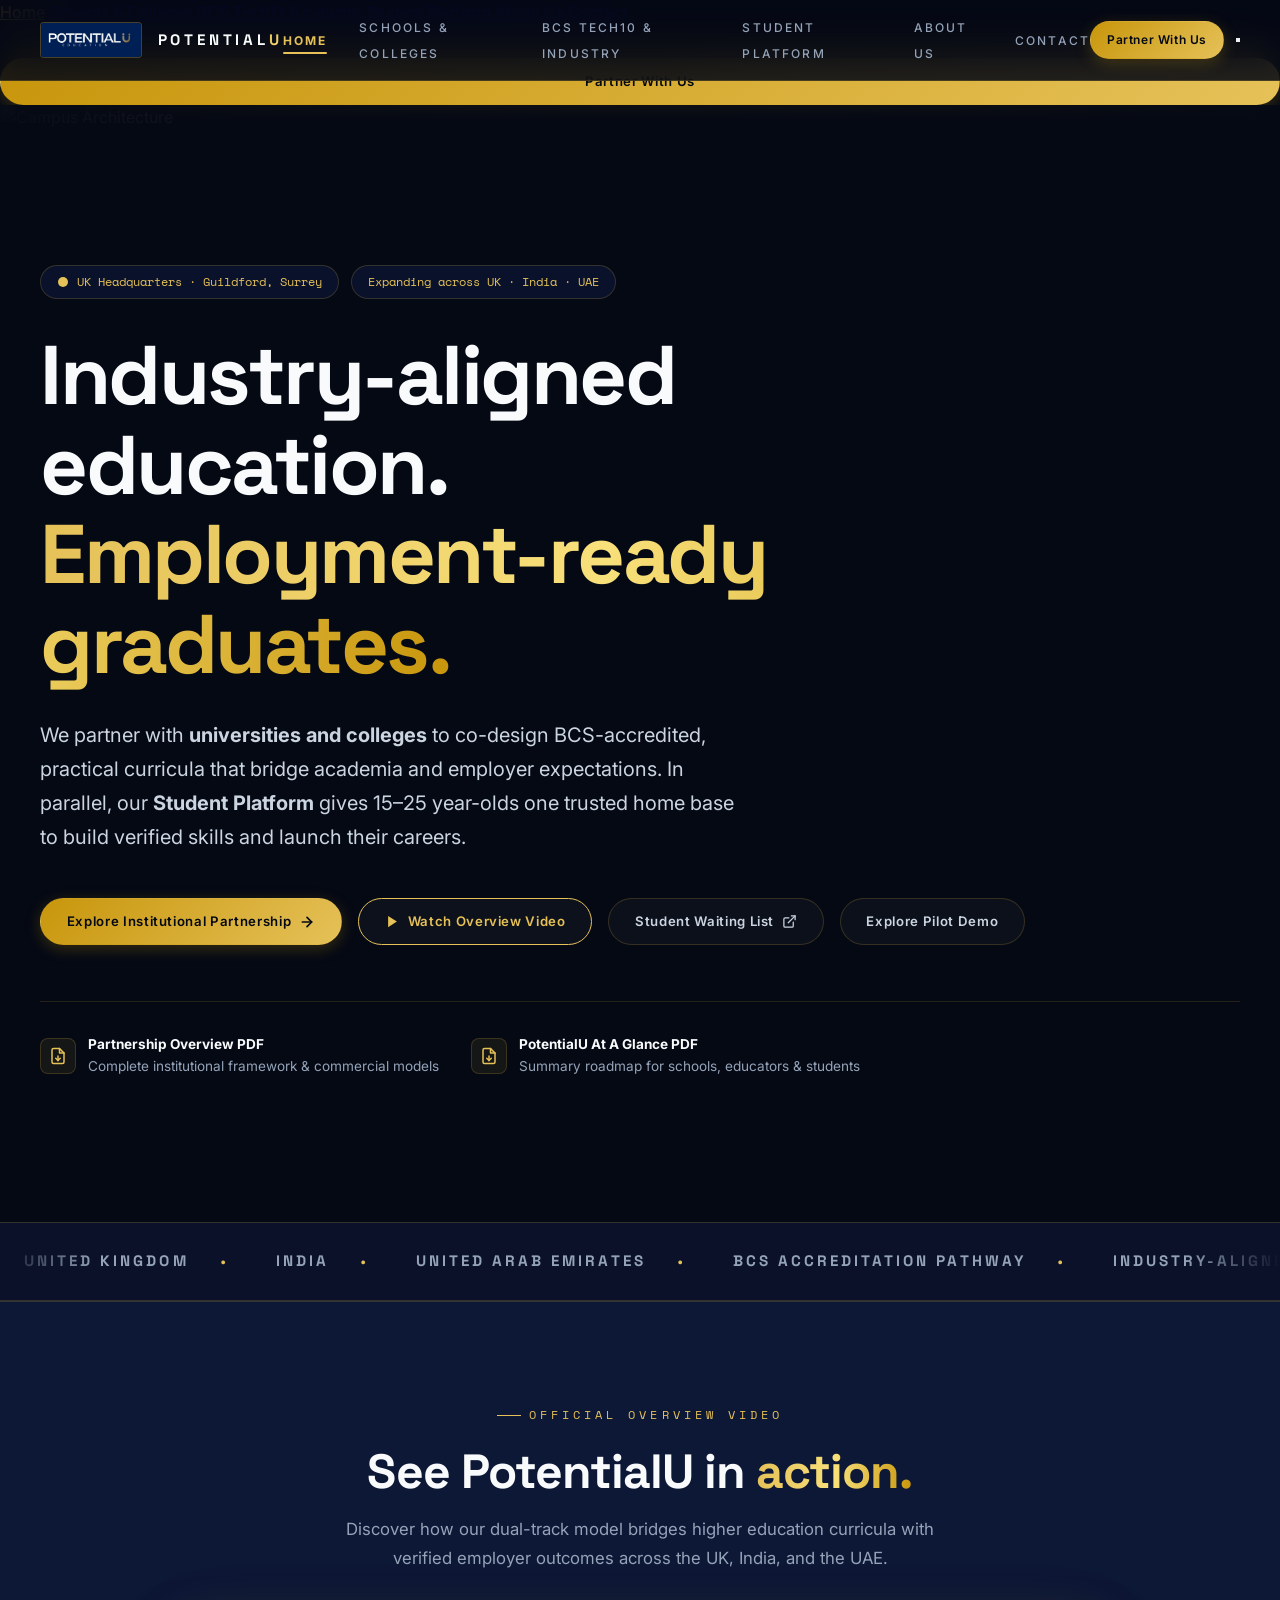
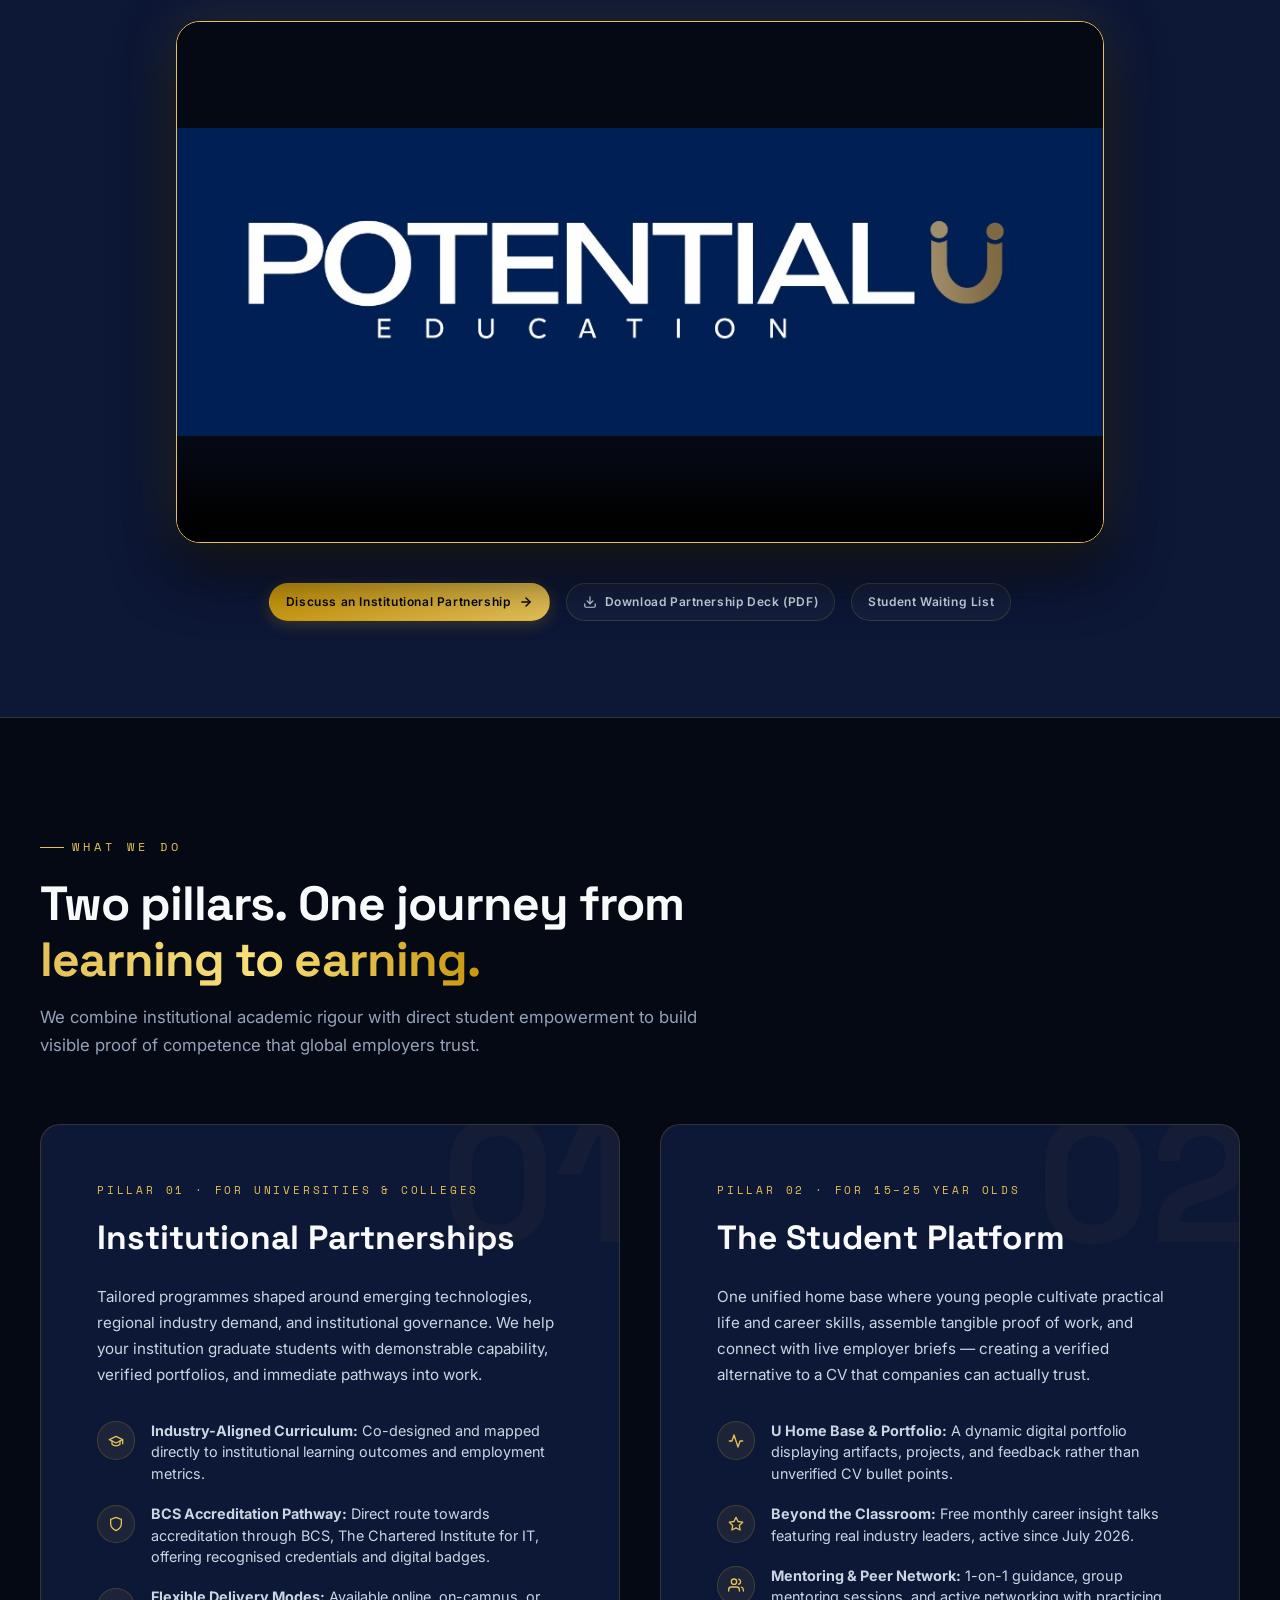
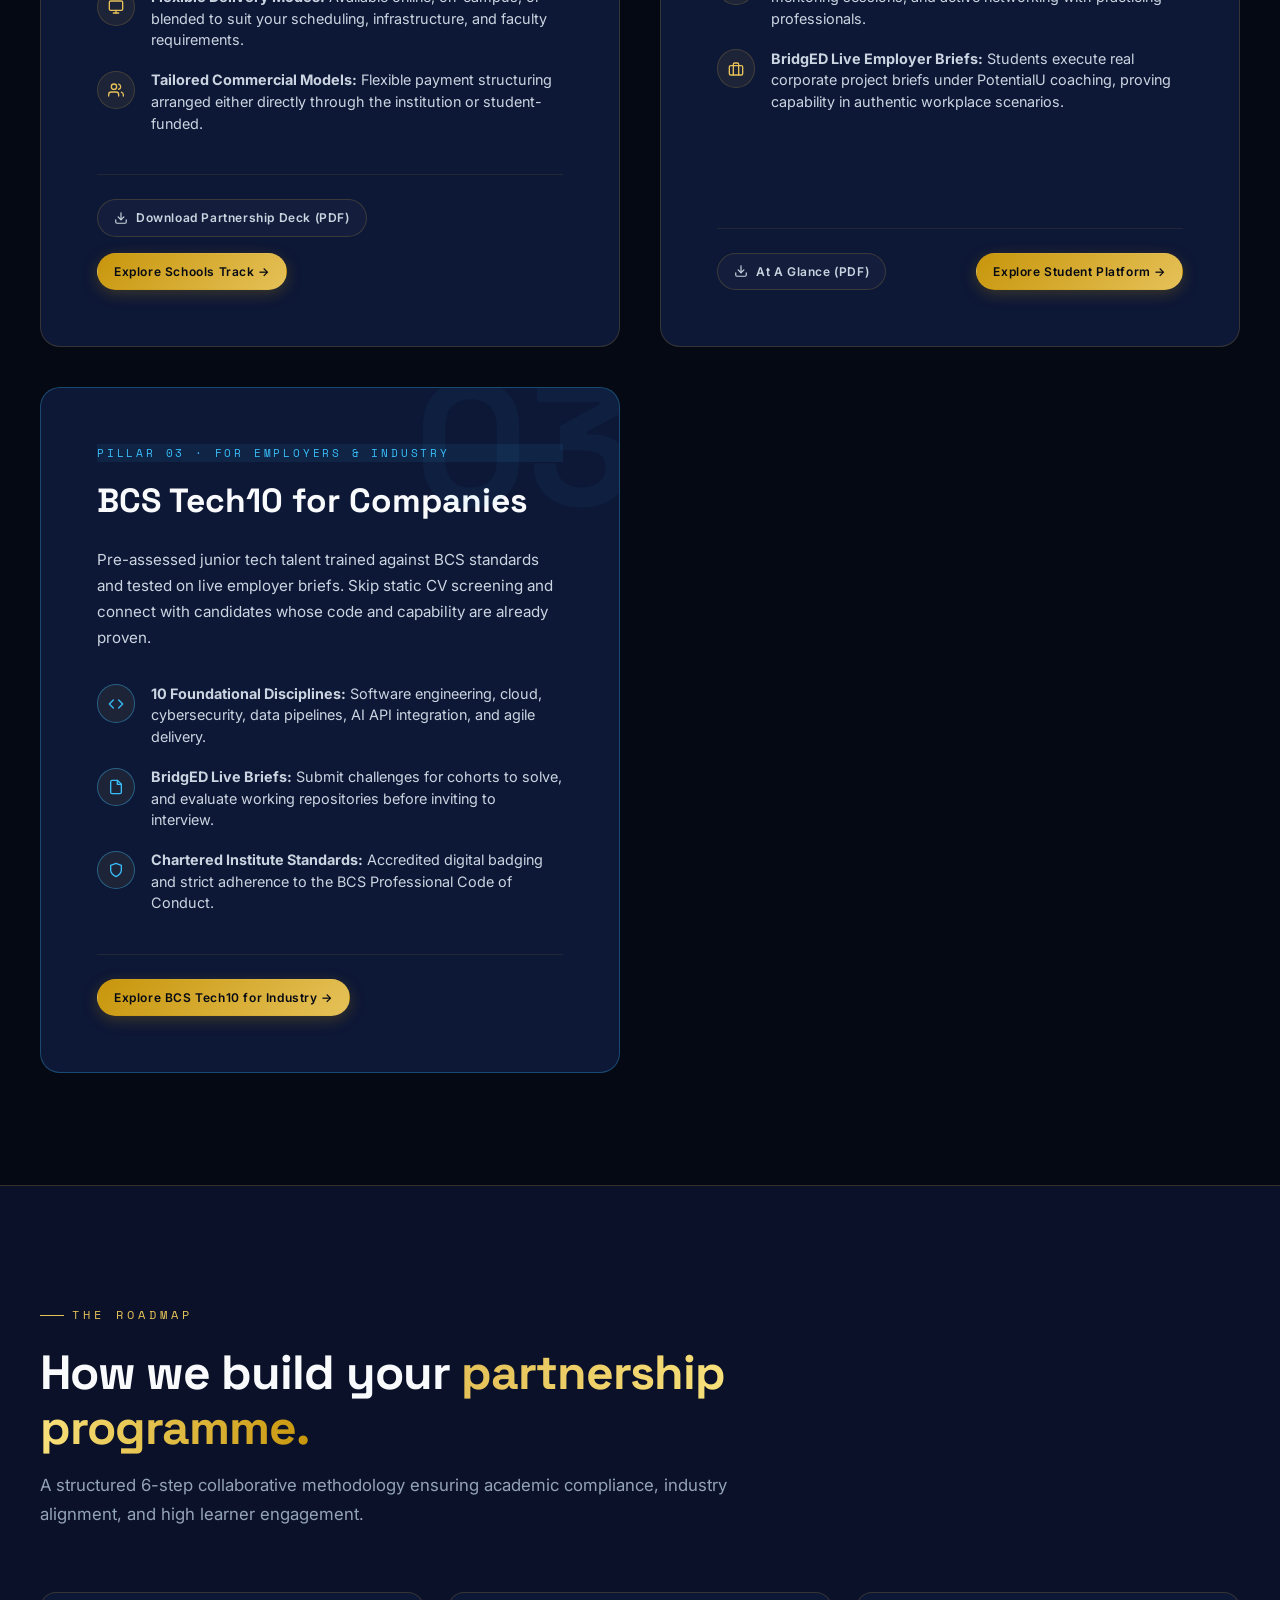
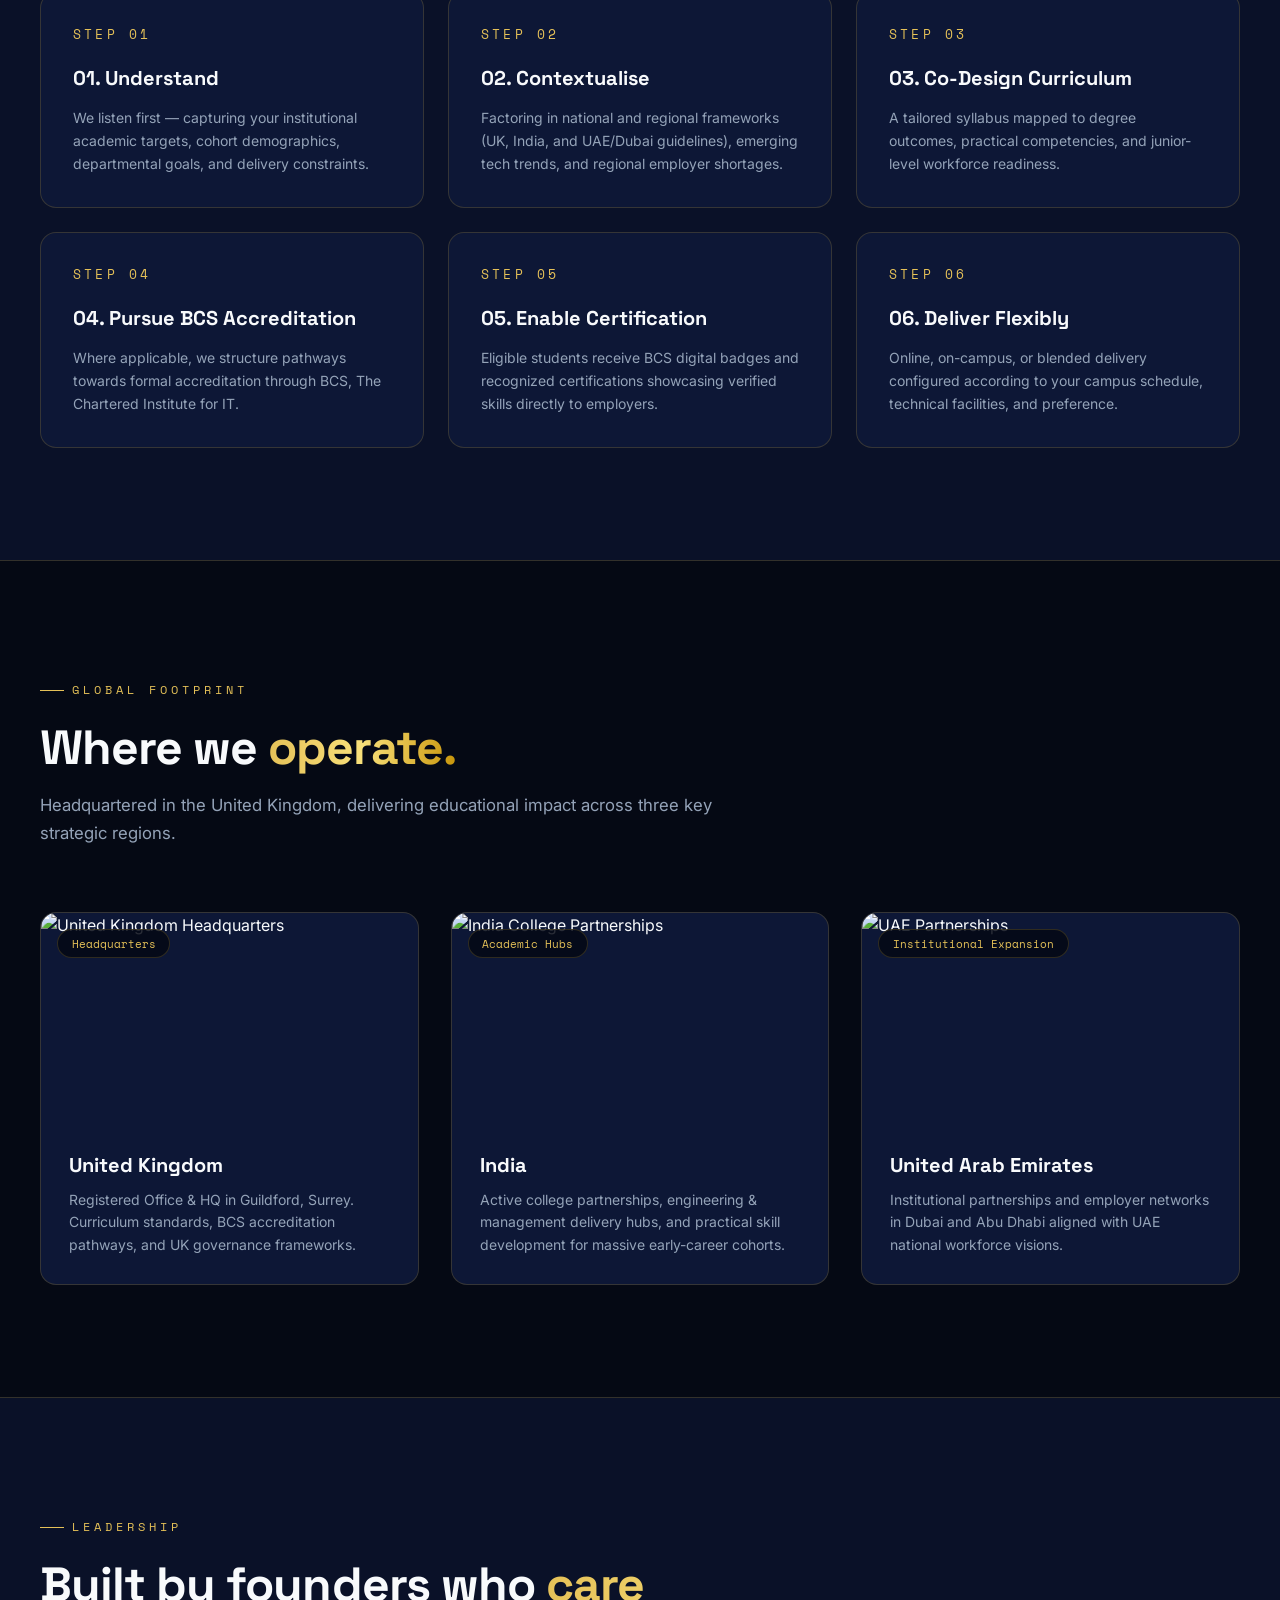
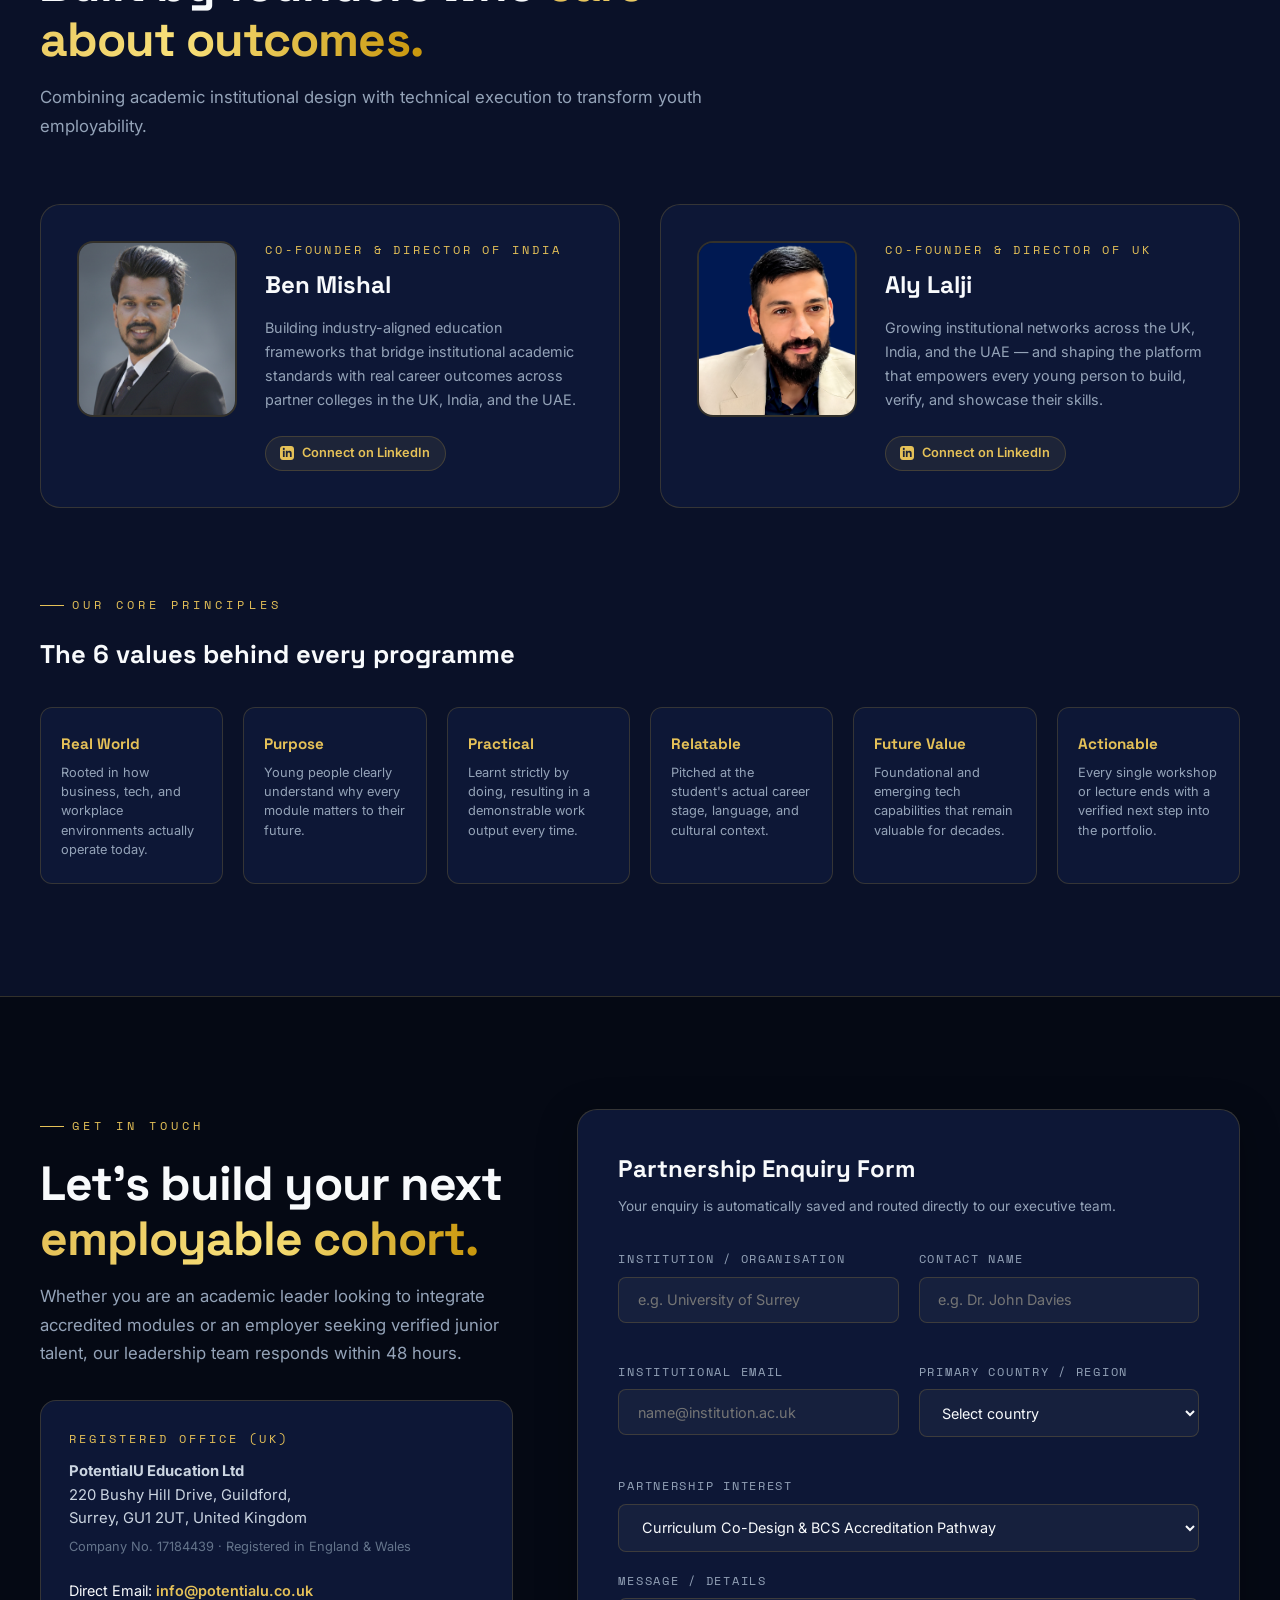
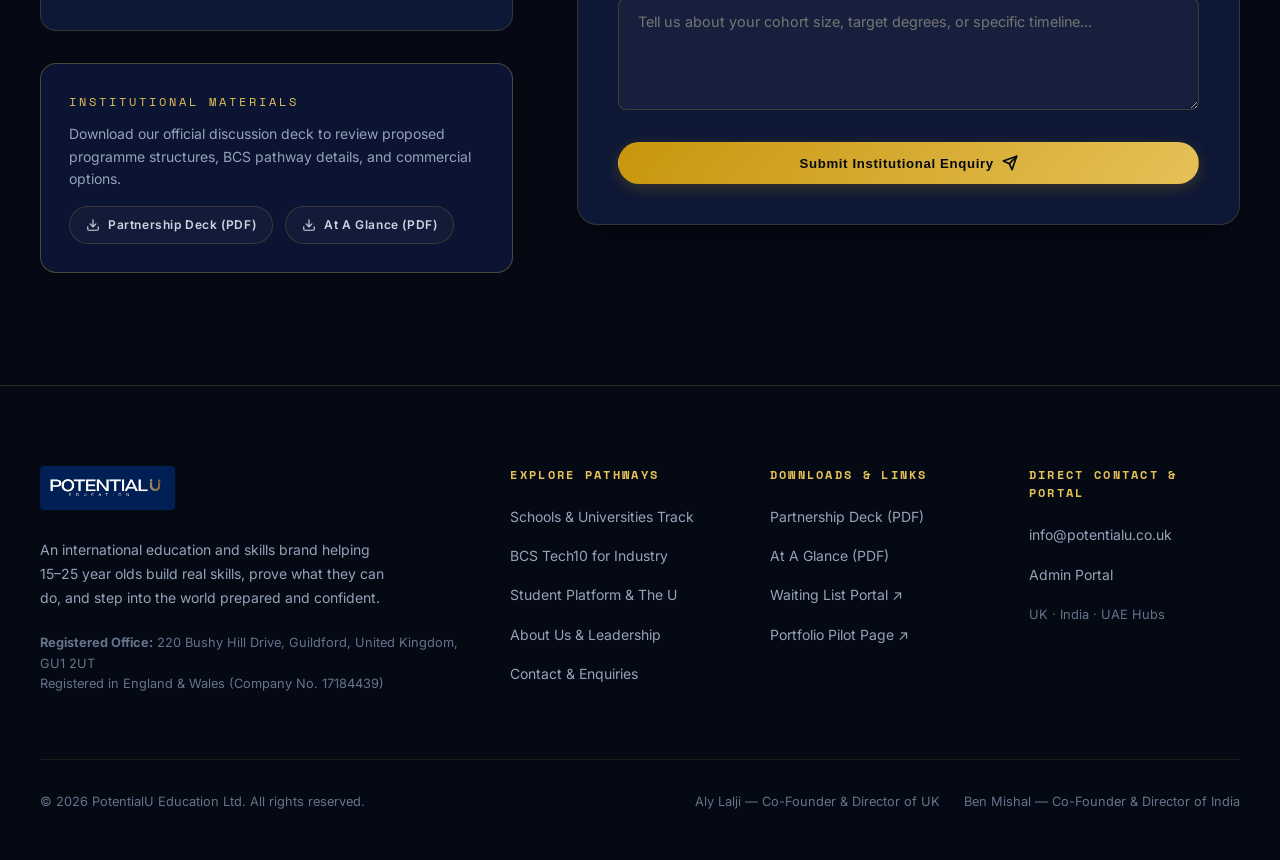
==== commit d17ccbc9: "feat: Add multi-page architecture (schools, bcs-tech10, students, about, contact) and Google Search " ====
--- a/index.html
+++ b/index.html
@@ -4,1036 +4,82 @@
   <meta charset="UTF-8" />
   <meta name="viewport" content="width=device-width, initial-scale=1.0" />
   <meta name="theme-color" content="#050914" />
-  <meta name="description" content="PotentialU Education — Industry-aligned, employment-ready programmes for universities and colleges across the UK, India and the UAE." />
-  <meta name="keywords" content="PotentialU, PotentialU Education, university partnerships, student portfolio, BCS accreditation, UK, India, UAE, higher education, employability" />
+  <title>PotentialU Education | UK & India Tech Skills, Universities & BCS Tech10</title>
+  <meta name="description" content="PotentialU Education — Industry-aligned, employment-ready programmes for schools, universities, and companies across the UK, India and UAE. Accredited BCS Tech10 pathways and student portfolios." />
+  <meta name="keywords" content="PotentialU, PotentialU Education, schools computing, university partnerships, BCS Tech10, BCS accreditation, student portfolio, UK, India, UAE, employability" />
   <link rel="canonical" href="https://potentialu.co.uk/" />
+
+  <!-- Standard Favicons & Google Search Icon Directives -->
+  <link rel="icon" type="image/svg+xml" href="/assets/favicon.svg" />
+  <link rel="icon" type="image/png" sizes="48x48" href="/assets/favicon-48x48.png" />
+  <link rel="icon" type="image/png" sizes="96x96" href="/assets/favicon-96x96.png" />
+  <link rel="icon" type="image/png" sizes="144x144" href="/assets/favicon-144x144.png" />
+  <link rel="icon" type="image/png" sizes="192x192" href="/assets/favicon-192x192.png" />
+  <link rel="icon" type="image/png" sizes="32x32" href="/assets/favicon-32x32.png" />
+  <link rel="icon" type="image/png" sizes="16x16" href="/assets/favicon-16x16.png" />
+  <link rel="shortcut icon" href="/favicon.ico" />
+  <link rel="apple-touch-icon" sizes="180x180" href="/assets/apple-touch-icon.png" />
 
   <!-- Open Graph / Social Sharing -->
   <meta property="og:type" content="website" />
   <meta property="og:url" content="https://potentialu.co.uk/" />
   <meta property="og:title" content="PotentialU Education — Industry-Aligned, Employment-Ready Programmes" />
-  <meta property="og:description" content="Building institutional education partnerships across the UK, India and the UAE." />
+  <meta property="og:description" content="Building institutional education partnerships across the UK, India and the UAE. BCS Tech10 competencies, school curricula, and student portfolio." />
   <meta property="og:image" content="https://potentialu.co.uk/assets/logo.jpg" />
 
-  <!-- Structured Data (JSON-LD) for Google Knowledge Graph -->
+  <!-- Structured Data (JSON-LD) for Google Knowledge Graph & Site Navigation -->
   <script type="application/ld+json">
   {
     "@context": "https://schema.org",
-    "@type": "EducationalOrganization",
-    "name": "PotentialU Education",
-    "alternateName": "PotentialU",
-    "url": "https://potentialu.co.uk",
-    "logo": "https://potentialu.co.uk/assets/logo.jpg",
-    "email": "info@potentialu.co.uk",
-    "address": {
-      "@type": "PostalAddress",
-      "streetAddress": "220 Bushy Hill Drive",
-      "addressLocality": "Guildford",
-      "addressRegion": "Surrey",
-      "postalCode": "GU1 2UT",
-      "addressCountry": "GB"
-    },
-    "founder": [
+    "@graph": [
       {
-        "@type": "Person",
-        "name": "Aly Lalji",
-        "jobTitle": "Co-Founder & Director of UK",
-        "sameAs": "https://www.linkedin.com/in/aly-lalji/"
+        "@type": "WebSite",
+        "@id": "https://potentialu.co.uk/#website",
+        "url": "https://potentialu.co.uk/",
+        "name": "PotentialU Education",
+        "description": "Industry-aligned, employment-ready programmes for schools, universities and employers.",
+        "publisher": { "@id": "https://potentialu.co.uk/#organization" }
       },
       {
-        "@type": "Person",
-        "name": "Ben Mishal",
-        "jobTitle": "Co-Founder & Director of India",
-        "sameAs": "https://www.linkedin.com/in/ben-mishal-b-s-2bb928169/"
+        "@type": "EducationalOrganization",
+        "@id": "https://potentialu.co.uk/#organization",
+        "name": "PotentialU Education",
+        "alternateName": ["PotentialU", "PotentialU Education Ltd"],
+        "url": "https://potentialu.co.uk",
+        "logo": "https://potentialu.co.uk/assets/logo.jpg",
+        "email": "info@potentialu.co.uk",
+        "address": {
+          "@type": "PostalAddress",
+          "streetAddress": "220 Bushy Hill Drive",
+          "addressLocality": "Guildford",
+          "addressRegion": "Surrey",
+          "postalCode": "GU1 2UT",
+          "addressCountry": "GB"
+        },
+        "founder": [
+          {
+            "@type": "Person",
+            "name": "Aly Lalji",
+            "jobTitle": "Co-Founder & Director of UK",
+            "sameAs": "https://www.linkedin.com/in/aly-lalji/"
+          },
+          {
+            "@type": "Person",
+            "name": "Ben Mishal",
+            "jobTitle": "Co-Founder & Director of India",
+            "sameAs": "https://www.linkedin.com/in/ben-mishal-b-s-2bb928169/"
+          }
+        ],
+        "areaServed": ["United Kingdom", "India", "United Arab Emirates"]
       }
-    ],
-    "areaServed": ["United Kingdom", "India", "United Arab Emirates"],
-    "description": "PotentialU Education partners with universities and colleges to deliver industry-aligned programmes and an alternative student portfolio."
+    ]
   }
   </script>
   
   <link rel="preconnect" href="https://fonts.googleapis.com" />
   <link rel="preconnect" href="https://fonts.gstatic.com" crossorigin />
   <link href="https://fonts.googleapis.com/css2?family=Inter:wght@300;400;500;600;700;800&family=Space+Grotesk:wght@500;600;700;800&family=Space+Mono:wght@400;700&display=swap" rel="stylesheet" />
-
-  <style>
-    /* =========================================
-       CSS VARIABLES & RESET
-       ========================================= */
-    *, *::before, *::after { box-sizing: border-box; margin: 0; padding: 0; }
-    
-    :root {
-      --gold-primary: #E5C158;
-      --gold-deep: #C8960C;
-      --gold-light: #F8E07A;
-      --gold-border: rgba(212, 175, 55, 0.2);
-      --gold-glow: rgba(229, 193, 88, 0.12);
-      
-      --bg-deep: #050914;
-      --bg-mid: #0A1128;
-      --bg-card: #0D1736;
-      --bg-card-hover: #121F45;
-      
-      --text-white: #F8FAFC;
-      --text-muted: #94A3B8;
-      --text-sub: #CBD5E1;
-      --text-dim: #64748B;
-      
-      --status-active: #38BDF8;
-      --status-contacted: #34D399;
-      --status-archived: #94A3B8;
-    }
-
-    html { scroll-behavior: smooth; }
-    body {
-      background-color: var(--bg-deep);
-      color: var(--text-white);
-      font-family: 'Inter', ui-sans-serif, system-ui, sans-serif;
-      line-height: 1.6;
-      overflow-x: hidden;
-    }
-
-    /* =========================================
-       TYPOGRAPHY
-       ========================================= */
-    .font-display { font-family: 'Space Grotesk', 'Inter', sans-serif; }
-    .font-mono { font-family: 'Space Mono', monospace; }
-
-    .text-gold-gradient {
-      background: linear-gradient(90deg, #E5C158 0%, #F8E07A 50%, #C8960C 100%);
-      -webkit-background-clip: text;
-      background-clip: text;
-      color: transparent;
-      display: inline;
-    }
-
-    .eyebrow {
-      font-family: 'Space Mono', monospace;
-      font-size: 0.72rem;
-      text-transform: uppercase;
-      letter-spacing: 0.35em;
-      color: var(--gold-primary);
-      margin-bottom: 1.25rem;
-      display: inline-flex;
-      align-items: center;
-      gap: 0.5rem;
-    }
-    .eyebrow::before {
-      content: "";
-      display: inline-block;
-      width: 1.5rem;
-      height: 1px;
-      background: var(--gold-primary);
-    }
-
-    /* =========================================
-       LAYOUT CONTAINERS
-       ========================================= */
-    .container {
-      max-width: 80rem;
-      margin: 0 auto;
-      padding: 0 1.5rem;
-    }
-    @media (min-width: 1024px) {
-      .container { padding: 0 2.5rem; }
-    }
-
-    /* =========================================
-       NAVBAR
-       ========================================= */
-    #navbar {
-      position: fixed;
-      top: 0; left: 0; right: 0;
-      z-index: 100;
-      background: rgba(5, 9, 20, 0.85);
-      backdrop-filter: blur(20px);
-      -webkit-backdrop-filter: blur(20px);
-      border-bottom: 1px solid var(--gold-border);
-      transition: all 0.3s ease;
-    }
-    .nav-inner {
-      display: flex;
-      align-items: center;
-      justify-content: space-between;
-      height: 5rem;
-      max-width: 80rem;
-      margin: 0 auto;
-      padding: 0 1.5rem;
-    }
-    @media (min-width: 1024px) {
-      .nav-inner { padding: 0 2.5rem; }
-    }
-    .nav-brand {
-      display: flex;
-      align-items: center;
-      gap: 1rem;
-      text-decoration: none;
-    }
-    .nav-logo-img {
-      height: 2.2rem;
-      width: auto;
-      border-radius: 4px;
-      border: 1px solid rgba(212,175,55,0.3);
-      background: #0A1128;
-    }
-    .nav-brand-text {
-      font-family: 'Space Grotesk', sans-serif;
-      font-size: 0.95rem;
-      font-weight: 700;
-      letter-spacing: 0.25em;
-      text-transform: uppercase;
-      color: var(--text-white);
-      display: none;
-    }
-    @media (min-width: 1024px) {
-      .nav-brand-text { display: block; }
-    }
-    .nav-links {
-      display: none;
-      align-items: center;
-      gap: 2rem;
-      list-style: none;
-    }
-    @media (min-width: 840px) {
-      .nav-links { display: flex; }
-    }
-    .nav-links a {
-      font-size: 0.75rem;
-      font-weight: 500;
-      letter-spacing: 0.18em;
-      text-transform: uppercase;
-      color: var(--text-muted);
-      text-decoration: none;
-      transition: color 0.25s ease;
-    }
-    .nav-links a:hover {
-      color: var(--gold-primary);
-    }
-    .nav-actions {
-      display: flex;
-      align-items: center;
-      gap: 0.75rem;
-    }
-
-    /* =========================================
-       BUTTONS
-       ========================================= */
-    .btn {
-      display: inline-flex;
-      align-items: center;
-      justify-content: center;
-      gap: 0.5rem;
-      font-size: 0.825rem;
-      font-weight: 600;
-      letter-spacing: 0.05em;
-      text-decoration: none;
-      border-radius: 9999px;
-      padding: 0.75rem 1.6rem;
-      transition: all 0.3s cubic-bezier(0.22, 1, 0.36, 1);
-      cursor: pointer;
-      white-space: nowrap;
-    }
-    .btn-gold {
-      background: linear-gradient(135deg, var(--gold-deep) 0%, var(--gold-primary) 100%);
-      color: var(--bg-deep);
-      border: 1px solid transparent;
-      box-shadow: 0 4px 15px rgba(200, 150, 12, 0.25);
-    }
-    .btn-gold:hover {
-      transform: translateY(-2px);
-      box-shadow: 0 8px 25px rgba(229, 193, 88, 0.4);
-    }
-    .btn-ghost {
-      background: rgba(255, 255, 255, 0.03);
-      color: var(--text-sub);
-      border: 1px solid var(--gold-border);
-    }
-    .btn-ghost:hover {
-      background: rgba(212, 175, 55, 0.1);
-      border-color: rgba(212, 175, 55, 0.5);
-      color: var(--gold-primary);
-      transform: translateY(-2px);
-    }
-    .btn-sm {
-      padding: 0.5rem 1rem;
-      font-size: 0.75rem;
-    }
-
-    /* =========================================
-       HERO SECTION (Universities First)
-       ========================================= */
-    #hero {
-      position: relative;
-      min-height: 100vh;
-      display: flex;
-      align-items: center;
-      padding-top: 6rem;
-      padding-bottom: 5rem;
-      overflow: hidden;
-    }
-    .hero-bg-layer {
-      position: absolute;
-      inset: 0;
-      z-index: 0;
-    }
-    .hero-bg-img {
-      width: 100%;
-      height: 100%;
-      object-fit: cover;
-      opacity: 0.28;
-      filter: saturate(1.2);
-    }
-    .hero-vignette {
-      position: absolute;
-      inset: 0;
-      background: radial-gradient(circle at 50% 40%, rgba(5,9,20,0.4) 0%, #050914 90%);
-    }
-    .hero-content {
-      position: relative;
-      z-index: 10;
-      max-width: 80rem;
-      margin: 0 auto;
-      padding: 3rem 1.5rem;
-      width: 100%;
-    }
-    @media (min-width: 1024px) {
-      .hero-content { padding: 4rem 2.5rem; }
-    }
-    .hero-badge-container {
-      display: flex;
-      flex-wrap: wrap;
-      gap: 0.75rem;
-      margin-bottom: 2rem;
-    }
-    .hero-badge {
-      display: inline-flex;
-      align-items: center;
-      gap: 0.5rem;
-      padding: 0.4rem 1rem;
-      border-radius: 9999px;
-      border: 1px solid var(--gold-border);
-      background: rgba(13, 23, 54, 0.7);
-      font-size: 0.75rem;
-      font-family: 'Space Mono', monospace;
-      color: var(--gold-primary);
-    }
-    .hero-title {
-      font-family: 'Space Grotesk', sans-serif;
-      font-size: clamp(2.4rem, 6.5vw, 5.2rem);
-      font-weight: 800;
-      line-height: 1.08;
-      letter-spacing: -0.03em;
-      margin-bottom: 1.75rem;
-      max-width: 58rem;
-    }
-    .hero-subtext {
-      font-size: clamp(1rem, 1.8vw, 1.25rem);
-      line-height: 1.7;
-      color: var(--text-sub);
-      max-width: 44rem;
-      margin-bottom: 2.75rem;
-    }
-    .hero-cta-group {
-      display: flex;
-      flex-wrap: wrap;
-      gap: 1rem;
-      align-items: center;
-    }
-    .hero-downloads-bar {
-      margin-top: 3.5rem;
-      padding-top: 2rem;
-      border-top: 1px solid rgba(212,175,55,0.15);
-      display: flex;
-      flex-wrap: wrap;
-      align-items: center;
-      gap: 2rem;
-    }
-    .hero-download-item {
-      display: flex;
-      align-items: center;
-      gap: 0.75rem;
-      color: var(--text-muted);
-      font-size: 0.85rem;
-      text-decoration: none;
-      transition: color 0.25s;
-    }
-    .hero-download-item:hover {
-      color: var(--gold-primary);
-    }
-    .hero-download-icon {
-      width: 2.25rem;
-      height: 2.25rem;
-      border-radius: 8px;
-      background: rgba(212,175,55,0.08);
-      border: 1px solid var(--gold-border);
-      display: flex;
-      align-items: center;
-      justify-content: center;
-      color: var(--gold-primary);
-    }
-
-    /* =========================================
-       MARQUEE STRIP
-       ========================================= */
-    #marquee-section {
-      border-top: 1px solid var(--gold-border);
-      border-bottom: 1px solid var(--gold-border);
-      background: var(--bg-mid);
-      padding: 1.4rem 0;
-      overflow: hidden;
-      position: relative;
-    }
-    #marquee-section::before, #marquee-section::after {
-      content: '';
-      position: absolute;
-      top: 0; bottom: 0;
-      width: 6rem;
-      z-index: 2;
-      pointer-events: none;
-    }
-    #marquee-section::before { left: 0; background: linear-gradient(to right, var(--bg-mid), transparent); }
-    #marquee-section::after  { right: 0; background: linear-gradient(to left, var(--bg-mid), transparent); }
-    
-    .marquee-track {
-      display: flex;
-      width: max-content;
-      animation: marquee 30s linear infinite;
-    }
-    @keyframes marquee {
-      0% { transform: translateX(0); }
-      100% { transform: translateX(-50%); }
-    }
-    .marquee-item {
-      display: flex;
-      align-items: center;
-      gap: 2rem;
-      padding: 0 1.5rem;
-      font-family: 'Space Grotesk', sans-serif;
-      font-size: 0.95rem;
-      font-weight: 700;
-      letter-spacing: 0.2em;
-      text-transform: uppercase;
-      color: var(--text-muted);
-      white-space: nowrap;
-    }
-    .marquee-dot {
-      color: var(--gold-primary);
-      font-size: 1.25rem;
-    }
-
-    /* =========================================
-       SECTIONS GENERAL
-       ========================================= */
-    section {
-      padding: 7rem 0;
-      position: relative;
-    }
-    .section-header {
-      max-width: 44rem;
-      margin-bottom: 4rem;
-    }
-    .section-title {
-      font-family: 'Space Grotesk', sans-serif;
-      font-size: clamp(2rem, 4vw, 3rem);
-      font-weight: 700;
-      line-height: 1.15;
-      letter-spacing: -0.02em;
-      margin-bottom: 1rem;
-    }
-    .section-description {
-      font-size: 1.05rem;
-      line-height: 1.7;
-      color: var(--text-muted);
-    }
-
-    /* =========================================
-       PILLARS SECTION (Dual Track)
-       ========================================= */
-    .pillars-grid {
-      display: grid;
-      gap: 2.5rem;
-    }
-    @media (min-width: 1024px) {
-      .pillars-grid { grid-template-columns: 1fr 1fr; }
-    }
-    .pillar-card {
-      position: relative;
-      background: var(--bg-card);
-      border: 1px solid var(--gold-border);
-      border-radius: 1.25rem;
-      padding: 2.5rem;
-      overflow: hidden;
-      display: flex;
-      flex-direction: column;
-      justify-content: space-between;
-      transition: all 0.4s cubic-bezier(0.22, 1, 0.36, 1);
-    }
-    @media (min-width: 768px) {
-      .pillar-card { padding: 3.5rem; }
-    }
-    .pillar-card:hover {
-      border-color: rgba(229, 193, 88, 0.4);
-      box-shadow: 0 0 50px rgba(229, 193, 88, 0.08), 0 20px 40px rgba(0,0,0,0.5);
-      transform: translateY(-4px);
-    }
-    .pillar-watermark {
-      position: absolute;
-      top: -2rem;
-      right: -1rem;
-      font-family: 'Space Grotesk', sans-serif;
-      font-size: 11rem;
-      font-weight: 900;
-      color: rgba(212, 175, 55, 0.04);
-      user-select: none;
-      pointer-events: none;
-      line-height: 1;
-    }
-    .pillar-tag {
-      font-family: 'Space Mono', monospace;
-      font-size: 0.7rem;
-      text-transform: uppercase;
-      letter-spacing: 0.25em;
-      color: var(--gold-primary);
-      margin-bottom: 0.75rem;
-    }
-    .pillar-heading {
-      font-family: 'Space Grotesk', sans-serif;
-      font-size: clamp(1.5rem, 2.8vw, 2.1rem);
-      font-weight: 700;
-      margin-bottom: 1.25rem;
-      color: var(--text-white);
-    }
-    .pillar-desc {
-      color: var(--text-sub);
-      font-size: 0.95rem;
-      line-height: 1.7;
-      margin-bottom: 2rem;
-    }
-    .pillar-features {
-      list-style: none;
-      display: flex;
-      flex-direction: column;
-      gap: 1.15rem;
-      margin-bottom: 2.5rem;
-    }
-    .pillar-feature-item {
-      display: flex;
-      align-items: flex-start;
-      gap: 1rem;
-    }
-    .pillar-icon-box {
-      width: 2.4rem;
-      height: 2.4rem;
-      border-radius: 50%;
-      background: rgba(229, 193, 88, 0.08);
-      border: 1px solid var(--gold-border);
-      display: flex;
-      align-items: center;
-      justify-content: center;
-      color: var(--gold-primary);
-      flex-shrink: 0;
-      margin-top: 0.1rem;
-    }
-    .pillar-feature-text {
-      font-size: 0.9rem;
-      color: var(--text-sub);
-      line-height: 1.5;
-    }
-    .pillar-bottom-cta {
-      margin-top: auto;
-      padding-top: 1.5rem;
-      border-top: 1px solid rgba(212, 175, 55, 0.1);
-      display: flex;
-      flex-wrap: wrap;
-      align-items: center;
-      justify-content: space-between;
-      gap: 1rem;
-    }
-
-    /* =========================================
-       PROCESS ROADMAP (6 Steps)
-       ========================================= */
-    #process {
-      background: var(--bg-mid);
-      border-top: 1px solid var(--gold-border);
-      border-bottom: 1px solid var(--gold-border);
-    }
-    .process-grid {
-      display: grid;
-      gap: 1.5rem;
-    }
-    @media (min-width: 640px) {
-      .process-grid { grid-template-columns: repeat(2, 1fr); }
-    }
-    @media (min-width: 1024px) {
-      .process-grid { grid-template-columns: repeat(3, 1fr); }
-    }
-    .step-card {
-      background: var(--bg-card);
-      border: 1px solid var(--gold-border);
-      border-radius: 1rem;
-      padding: 2rem;
-      transition: all 0.3s ease;
-      position: relative;
-    }
-    .step-card:hover {
-      border-color: rgba(229, 193, 88, 0.4);
-      background: var(--bg-card-hover);
-      transform: translateY(-3px);
-    }
-    .step-num {
-      font-family: 'Space Mono', monospace;
-      font-size: 0.8rem;
-      color: var(--gold-primary);
-      letter-spacing: 0.25em;
-      margin-bottom: 1rem;
-      display: block;
-    }
-    .step-name {
-      font-family: 'Space Grotesk', sans-serif;
-      font-size: 1.25rem;
-      font-weight: 700;
-      margin-bottom: 0.75rem;
-      color: var(--text-white);
-    }
-    .step-detail {
-      font-size: 0.875rem;
-      line-height: 1.65;
-      color: var(--text-muted);
-    }
-
-    /* =========================================
-       GLOBAL REACH (UK, India, UAE)
-       ========================================= */
-    .global-grid {
-      display: grid;
-      gap: 2rem;
-    }
-    @media (min-width: 768px) {
-      .global-grid { grid-template-columns: repeat(3, 1fr); }
-    }
-    .region-card {
-      background: var(--bg-card);
-      border: 1px solid var(--gold-border);
-      border-radius: 1rem;
-      overflow: hidden;
-      transition: all 0.3s ease;
-    }
-    .region-card:hover {
-      border-color: rgba(229, 193, 88, 0.4);
-      transform: translateY(-4px);
-    }
-    .region-img-wrap {
-      height: 13rem;
-      overflow: hidden;
-      position: relative;
-    }
-    .region-img {
-      width: 100%;
-      height: 100%;
-      object-fit: cover;
-      transition: transform 0.6s ease;
-    }
-    .region-card:hover .region-img {
-      transform: scale(1.05);
-    }
-    .region-tag {
-      position: absolute;
-      top: 1rem;
-      left: 1rem;
-      background: rgba(5,9,20,0.85);
-      border: 1px solid var(--gold-border);
-      border-radius: 9999px;
-      padding: 0.3rem 0.85rem;
-      font-size: 0.7rem;
-      font-family: 'Space Mono', monospace;
-      color: var(--gold-primary);
-    }
-    .region-content {
-      padding: 1.75rem;
-    }
-    .region-name {
-      font-family: 'Space Grotesk', sans-serif;
-      font-size: 1.25rem;
-      font-weight: 700;
-      margin-bottom: 0.5rem;
-      color: var(--text-white);
-    }
-    .region-info {
-      font-size: 0.875rem;
-      color: var(--text-muted);
-      line-height: 1.6;
-    }
-
-    /* =========================================
-       FOUNDERS SECTION (Real Photos & LinkedIn)
-       ========================================= */
-    #founders {
-      background: var(--bg-mid);
-      border-top: 1px solid var(--gold-border);
-      border-bottom: 1px solid var(--gold-border);
-    }
-    .founders-grid {
-      display: grid;
-      gap: 2.5rem;
-      margin-bottom: 5rem;
-    }
-    @media (min-width: 900px) {
-      .founders-grid { grid-template-columns: 1fr 1fr; }
-    }
-    .founder-card {
-      background: var(--bg-card);
-      border: 1px solid var(--gold-border);
-      border-radius: 1.25rem;
-      padding: 2.25rem;
-      display: flex;
-      flex-direction: column;
-      gap: 1.75rem;
-      transition: all 0.3s ease;
-    }
-    @media (min-width: 640px) {
-      .founder-card {
-        flex-direction: row;
-        align-items: flex-start;
-      }
-    }
-    .founder-card:hover {
-      border-color: rgba(229, 193, 88, 0.4);
-      box-shadow: 0 10px 30px rgba(0,0,0,0.3);
-    }
-    .founder-avatar-wrap {
-      width: 10rem;
-      height: 11rem;
-      border-radius: 1rem;
-      overflow: hidden;
-      flex-shrink: 0;
-      border: 2px solid var(--gold-border);
-      background: #0A1128;
-    }
-    .founder-avatar-img {
-      width: 100%;
-      height: 100%;
-      object-fit: cover;
-      object-position: top center;
-      transition: transform 0.5s ease;
-    }
-    .founder-card:hover .founder-avatar-img {
-      transform: scale(1.04);
-    }
-    .founder-info {
-      flex: 1;
-    }
-    .founder-role {
-      font-family: 'Space Mono', monospace;
-      font-size: 0.72rem;
-      letter-spacing: 0.25em;
-      text-transform: uppercase;
-      color: var(--gold-primary);
-      margin-bottom: 0.4rem;
-    }
-    .founder-name {
-      font-family: 'Space Grotesk', sans-serif;
-      font-size: 1.5rem;
-      font-weight: 700;
-      margin-bottom: 0.75rem;
-      color: var(--text-white);
-    }
-    .founder-bio {
-      font-size: 0.9rem;
-      color: var(--text-muted);
-      line-height: 1.65;
-      margin-bottom: 1.5rem;
-    }
-    .founder-linkedin {
-      display: inline-flex;
-      align-items: center;
-      gap: 0.5rem;
-      font-size: 0.8rem;
-      font-weight: 600;
-      color: var(--gold-primary);
-      text-decoration: none;
-      padding: 0.4rem 0.9rem;
-      border-radius: 9999px;
-      background: rgba(229, 193, 88, 0.08);
-      border: 1px solid var(--gold-border);
-      transition: all 0.25s;
-    }
-    .founder-linkedin:hover {
-      background: rgba(229, 193, 88, 0.16);
-      transform: translateX(3px);
-    }
-
-    /* Values row */
-    .values-grid {
-      display: grid;
-      gap: 1.25rem;
-      grid-template-columns: repeat(2, 1fr);
-    }
-    @media (min-width: 768px) {
-      .values-grid { grid-template-columns: repeat(3, 1fr); }
-    }
-    @media (min-width: 1024px) {
-      .values-grid { grid-template-columns: repeat(6, 1fr); }
-    }
-    .value-box {
-      background: var(--bg-card);
-      border: 1px solid var(--gold-border);
-      border-radius: 0.75rem;
-      padding: 1.5rem 1.25rem;
-      transition: all 0.3s;
-    }
-    .value-box:hover {
-      border-color: rgba(229, 193, 88, 0.4);
-      transform: translateY(-2px);
-    }
-    .value-title {
-      font-family: 'Space Grotesk', sans-serif;
-      font-size: 0.95rem;
-      font-weight: 700;
-      color: var(--gold-primary);
-      margin-bottom: 0.4rem;
-    }
-    .value-desc {
-      font-size: 0.8rem;
-      color: var(--text-muted);
-      line-height: 1.5;
-    }
-
-    /* =========================================
-       ENQUIRY SECTION & FORM
-       ========================================= */
-    .enquiry-layout {
-      display: grid;
-      gap: 4rem;
-    }
-    @media (min-width: 1024px) {
-      .enquiry-layout { grid-template-columns: 5fr 7fr; align-items: start; }
-    }
-    .enquiry-left-info {
-      display: flex;
-      flex-direction: column;
-      gap: 2rem;
-    }
-    .office-card {
-      background: var(--bg-card);
-      border: 1px solid var(--gold-border);
-      border-radius: 1rem;
-      padding: 1.75rem;
-    }
-    .office-title {
-      font-family: 'Space Mono', monospace;
-      font-size: 0.75rem;
-      text-transform: uppercase;
-      letter-spacing: 0.25em;
-      color: var(--gold-primary);
-      margin-bottom: 0.75rem;
-    }
-    .office-address {
-      font-size: 0.925rem;
-      color: var(--text-sub);
-      line-height: 1.6;
-    }
-    .email-contact-link {
-      color: var(--gold-primary);
-      text-decoration: none;
-      font-weight: 600;
-    }
-    .email-contact-link:hover {
-      text-decoration: underline;
-    }
-
-    /* Form styling */
-    .enquiry-form-card {
-      background: var(--bg-card);
-      border: 1px solid var(--gold-border);
-      border-radius: 1.25rem;
-      padding: 2.5rem;
-      box-shadow: 0 10px 40px rgba(0,0,0,0.3);
-    }
-    .form-group-row {
-      display: grid;
-      gap: 1.25rem;
-      margin-bottom: 1.25rem;
-    }
-    @media (min-width: 640px) {
-      .form-group-row { grid-template-columns: 1fr 1fr; }
-    }
-    .form-group {
-      display: flex;
-      flex-direction: column;
-      gap: 0.5rem;
-      margin-bottom: 1.25rem;
-    }
-    .form-label {
-      font-family: 'Space Mono', monospace;
-      font-size: 0.72rem;
-      text-transform: uppercase;
-      letter-spacing: 0.15em;
-      color: var(--text-muted);
-    }
-    .form-input, .form-select, .form-textarea {
-      background: rgba(255, 255, 255, 0.04);
-      border: 1px solid var(--gold-border);
-      border-radius: 0.5rem;
-      padding: 0.85rem 1.15rem;
-      color: var(--text-white);
-      font-family: 'Inter', sans-serif;
-      font-size: 0.9rem;
-      transition: all 0.25s;
-      outline: none;
-    }
-    .form-input:focus, .form-select:focus, .form-textarea:focus {
-      border-color: var(--gold-primary);
-      background: rgba(255, 255, 255, 0.07);
-      box-shadow: 0 0 15px rgba(229, 193, 88, 0.15);
-    }
-    .form-select option {
-      background-color: var(--bg-mid);
-      color: var(--text-white);
-    }
-    .form-textarea {
-      resize: vertical;
-      min-height: 7rem;
-    }
-
-    /* =========================================
-       FOOTER
-       ========================================= */
-    footer {
-      border-top: 1px solid var(--gold-border);
-      background: var(--bg-deep);
-      padding: 5rem 0 3rem;
-    }
-    .footer-top {
-      display: grid;
-      gap: 3rem;
-      margin-bottom: 4rem;
-    }
-    @media (min-width: 1024px) {
-      .footer-top { grid-template-columns: 2fr 1fr 1fr 1fr; }
-    }
-    .footer-brand-logo {
-      height: 2.8rem;
-      width: auto;
-      border-radius: 4px;
-      margin-bottom: 1.25rem;
-    }
-    .footer-brand-desc {
-      font-size: 0.875rem;
-      color: var(--text-muted);
-      line-height: 1.7;
-      max-width: 22rem;
-      margin-bottom: 1.5rem;
-    }
-    .footer-col-title {
-      font-family: 'Space Mono', monospace;
-      font-size: 0.72rem;
-      letter-spacing: 0.2em;
-      text-transform: uppercase;
-      color: var(--gold-primary);
-      margin-bottom: 1.25rem;
-    }
-    .footer-links {
-      list-style: none;
-      display: flex;
-      flex-direction: column;
-      gap: 0.85rem;
-    }
-    .footer-links a {
-      font-size: 0.875rem;
-      color: var(--text-muted);
-      text-decoration: none;
-      transition: color 0.25s;
-    }
-    .footer-links a:hover {
-      color: var(--gold-primary);
-    }
-    .footer-bottom {
-      padding-top: 2rem;
-      border-top: 1px solid rgba(212, 175, 55, 0.1);
-      display: flex;
-      flex-wrap: wrap;
-      align-items: center;
-      justify-content: space-between;
-      gap: 1rem;
-      font-size: 0.8rem;
-      color: var(--text-dim);
-    }
-
-    /* =========================================
-       TOAST ALERTS
-       ========================================= */
-    #toast-box {
-      position: fixed;
-      bottom: 2rem;
-      right: 2rem;
-      z-index: 1000;
-      display: flex;
-      flex-direction: column;
-      gap: 0.75rem;
-      pointer-events: none;
-    }
-    .toast {
-      background: var(--bg-card);
-      border: 1px solid var(--gold-primary);
-      color: var(--text-white);
-      padding: 1rem 1.5rem;
-      border-radius: 0.75rem;
-      font-size: 0.875rem;
-      box-shadow: 0 10px 40px rgba(0,0,0,0.6);
-      transform: translateY(20px);
-      opacity: 0;
-      transition: all 0.3s cubic-bezier(0.22, 1, 0.36, 1);
-      display: flex;
-      align-items: center;
-      gap: 0.75rem;
-      pointer-events: auto;
-      max-width: 24rem;
-    }
-    .toast.active {
-      transform: translateY(0);
-      opacity: 1;
-    }
-
-    /* =========================================
-       ADMIN MODAL / POPUP
-       ========================================= */
-    .modal-overlay {
-      position: fixed;
-      inset: 0;
-      background: rgba(5, 9, 20, 0.85);
-      backdrop-filter: blur(10px);
-      z-index: 1000;
-      display: none;
-      align-items: center;
-      justify-content: center;
-      padding: 1.5rem;
-    }
-    .modal-overlay.open {
-      display: flex;
-    }
-    .modal-box {
-      background: var(--bg-card);
-      border: 1px solid var(--gold-primary);
-      border-radius: 1.25rem;
-      width: 100%;
-      max-width: 32rem;
-      padding: 2.5rem;
-      box-shadow: 0 25px 60px rgba(0,0,0,0.8);
-      position: relative;
-    }
-    .modal-close-btn {
-      position: absolute;
-      top: 1.25rem;
-      right: 1.25rem;
-      background: none;
-      border: none;
-      color: var(--text-muted);
-      font-size: 1.5rem;
-      cursor: pointer;
-    }
-    .modal-close-btn:hover { color: var(--gold-primary); }
-  </style>
+  <link rel="stylesheet" href="/assets/style.css" />
 </head>
 <body>
 
@@ -1042,32 +88,43 @@
        ========================================= -->
   <header id="navbar">
     <div class="nav-inner">
-      <a href="#hero" class="nav-brand">
-        <img src="assets/logo.jpg" alt="PotentialU Education" class="nav-logo-img" />
+      <a href="/" class="nav-brand">
+        <img src="/assets/logo.jpg" alt="PotentialU Education" class="nav-logo-img" />
         <span class="nav-brand-text">Potential<span class="text-gold-gradient">U</span></span>
       </a>
 
       <ul class="nav-links">
-        <li><a href="#hero">Overview</a></li>
-        <li><a href="#video-overview">Watch Video</a></li>
-        <li><a href="#pillars">What We Do</a></li>
-        <li><a href="#process">Partnership</a></li>
-        <li><a href="#global">Global</a></li>
-        <li><a href="#founders">Founders</a></li>
-        <li><a href="#enquiry">Contact</a></li>
+        <li><a href="/" class="active">Home</a></li>
+        <li><a href="/schools">Schools & Colleges</a></li>
+        <li><a href="/bcs-tech10">BCS Tech10 & Industry</a></li>
+        <li><a href="/students">Student Platform</a></li>
+        <li><a href="/about">About Us</a></li>
+        <li><a href="/contact">Contact</a></li>
       </ul>
 
       <div class="nav-actions">
-        <a href="assets/PotentialU-Institutional-Partnership-Overview.pdf" download class="btn btn-ghost btn-sm" title="Download Institutional Deck">
-          <svg width="14" height="14" viewBox="0 0 24 24" fill="none" stroke="currentColor" stroke-width="2" stroke-linecap="round" stroke-linejoin="round"><path d="M21 15v4a2 2 0 0 1-2 2H5a2 2 0 0 1-2-2v-4"/><polyline points="7 10 12 15 17 10"/><line x1="12" y1="15" x2="12" y2="3"/></svg>
-          Deck
-        </a>
-        <a href="#enquiry" class="btn btn-gold btn-sm">Partner With Us</a>
+        <a href="/contact" class="btn btn-gold btn-sm">Partner With Us</a>
+        <button id="mobile-menu-btn" class="mobile-toggle" aria-label="Toggle menu">
+          <span></span><span></span><span></span>
+        </button>
       </div>
     </div>
   </header>
 
-  <!-- =========================================
+  <!-- Mobile Drawer -->
+  <div id="mobile-drawer" class="mobile-drawer">
+    <a href="/" class="mobile-link active" style="color:var(--gold-primary);">Home</a>
+    <a href="/schools" class="mobile-link">Schools & Colleges</a>
+    <a href="/bcs-tech10" class="mobile-link">BCS Tech10 & Industry</a>
+    <a href="/students" class="mobile-link">Student Platform</a>
+    <a href="/about" class="mobile-link">About Us</a>
+    <a href="/contact" class="mobile-link">Contact</a>
+    <div style="margin-top:2rem;">
+      <a href="/contact" class="btn btn-gold" style="width:100%;text-align:center;">Partner With Us</a>
+    </div>
+  </div>
+
+<!-- =========================================
        HERO (Universities First, Students Second)
        ========================================= -->
   <section id="hero">
@@ -1271,7 +328,7 @@
               <svg width="14" height="14" viewBox="0 0 24 24" fill="none" stroke="currentColor" stroke-width="2" stroke-linecap="round" stroke-linejoin="round"><path d="M21 15v4a2 2 0 0 1-2 2H5a2 2 0 0 1-2-2v-4"/><polyline points="7 10 12 15 17 10"/><line x1="12" y1="15" x2="12" y2="3"/></svg>
               Download Partnership Deck (PDF)
             </a>
-            <a href="#enquiry" class="btn btn-gold btn-sm">Enquire Now</a>
+            <a href="/schools" class="btn btn-gold btn-sm">Explore Schools Track →</a>
           </div>
         </article>
 
@@ -1326,11 +383,55 @@
               <svg width="14" height="14" viewBox="0 0 24 24" fill="none" stroke="currentColor" stroke-width="2" stroke-linecap="round" stroke-linejoin="round"><path d="M21 15v4a2 2 0 0 1-2 2H5a2 2 0 0 1-2-2v-4"/><polyline points="7 10 12 15 17 10"/><line x1="12" y1="15" x2="12" y2="3"/></svg>
               At A Glance (PDF)
             </a>
-            <a href="https://test.potentialu.education/auth" target="_blank" rel="noopener noreferrer" class="btn btn-gold btn-sm">
-              Join Waiting List
+            <a href="/students" class="btn btn-gold btn-sm">Explore Student Platform →</a>
+          </div>
+        </article>
+
+        <!-- PILLAR 03: BCS TECH10 & ENTERPRISE -->
+        <article class="pillar-card" style="border-color:rgba(56,189,248,0.3);">
+          <div class="pillar-watermark" style="color:rgba(56,189,248,0.05);">03</div>
+          <div>
+            <p class="pillar-tag" style="color:var(--status-active);border-color:rgba(56,189,248,0.3);background:rgba(56,189,248,0.08);">Pillar 03 · For Employers & Industry</p>
+            <h3 class="pillar-heading">BCS Tech10 for Companies</h3>
+            <p class="pillar-desc">
+              Pre-assessed junior tech talent trained against BCS standards and tested on live employer briefs. Skip static CV screening and connect with candidates whose code and capability are already proven.
+            </p>
+
+            <ul class="pillar-features">
+              <li class="pillar-feature-item">
+                <div class="pillar-icon-box" style="border-color:rgba(56,189,248,0.4);color:var(--status-active);">
+                  <svg width="16" height="16" viewBox="0 0 24 24" fill="none" stroke="currentColor" stroke-width="2" stroke-linecap="round" stroke-linejoin="round"><polyline points="16 18 22 12 16 6"/><polyline points="8 6 2 12 8 18"/></svg>
+                </div>
+                <div class="pillar-feature-text">
+                  <strong>10 Foundational Disciplines:</strong> Software engineering, cloud, cybersecurity, data pipelines, AI API integration, and agile delivery.
+                </div>
+              </li>
+              <li class="pillar-feature-item">
+                <div class="pillar-icon-box" style="border-color:rgba(56,189,248,0.4);color:var(--status-active);">
+                  <svg width="16" height="16" viewBox="0 0 24 24" fill="none" stroke="currentColor" stroke-width="2" stroke-linecap="round" stroke-linejoin="round"><path d="M14 2H6a2 2 0 0 0-2 2v16a2 2 0 0 0 2 2h12a2 2 0 0 0 2-2V8z"/><polyline points="14 2 14 8 20 8"/></svg>
+                </div>
+                <div class="pillar-feature-text">
+                  <strong>BridgED Live Briefs:</strong> Submit challenges for cohorts to solve, and evaluate working repositories before inviting to interview.
+                </div>
+              </li>
+              <li class="pillar-feature-item">
+                <div class="pillar-icon-box" style="border-color:rgba(56,189,248,0.4);color:var(--status-active);">
+                  <svg width="16" height="16" viewBox="0 0 24 24" fill="none" stroke="currentColor" stroke-width="2" stroke-linecap="round" stroke-linejoin="round"><path d="M12 22s8-4 8-10V5l-8-3-8 3v7c0 6 8 10 8 10z"/></svg>
+                </div>
+                <div class="pillar-feature-text">
+                  <strong>Chartered Institute Standards:</strong> Accredited digital badging and strict adherence to the BCS Professional Code of Conduct.
+                </div>
+              </li>
+            </ul>
+          </div>
+
+          <div class="pillar-bottom-cta">
+            <a href="/bcs-tech10" class="btn btn-gold btn-sm">
+              Explore BCS Tech10 for Industry →
             </a>
           </div>
         </article>
+
       </div>
     </div>
   </section>
@@ -1643,89 +744,73 @@
     <div class="container">
       <div class="footer-top">
         <div>
-          <img src="assets/logo.jpg" alt="PotentialU Education" class="footer-brand-logo" />
+          <img src="/assets/logo.jpg" alt="PotentialU Education" class="footer-brand-logo" />
           <p class="footer-brand-desc">
             An international education and skills brand helping 15–25 year olds build real skills, prove what they can do, and step into the world prepared and confident.
           </p>
-          <p style="font-size:0.8rem;color:var(--text-dim);">
-            <strong>Registered Office:</strong> 220 Bushy Hill Drive, Guildford, United Kingdom, GU1 2UT
+          <p style="font-size:0.8rem;color:var(--text-dim);line-height:1.6;">
+            <strong>Registered Office:</strong> 220 Bushy Hill Drive, Guildford, United Kingdom, GU1 2UT<br />
+            Registered in England & Wales (Company No. 17184439)
           </p>
         </div>
 
         <div>
-          <h5 class="footer-col-title">Explore</h5>
+          <h5 class="footer-col-title">Explore Pathways</h5>
           <ul class="footer-links">
-            <li><a href="#pillars">Institutional Partnerships</a></li>
-            <li><a href="#pillars">The Student Platform</a></li>
-            <li><a href="#process">6-Step Roadmap</a></li>
-            <li><a href="#founders">Founders & Leadership</a></li>
+            <li><a href="/schools">Schools & Universities Track</a></li>
+            <li><a href="/bcs-tech10">BCS Tech10 for Industry</a></li>
+            <li><a href="/students">Student Platform & The U</a></li>
+            <li><a href="/about">About Us & Leadership</a></li>
+            <li><a href="/contact">Contact & Enquiries</a></li>
           </ul>
         </div>
 
         <div>
           <h5 class="footer-col-title">Downloads & Links</h5>
           <ul class="footer-links">
-            <li><a href="assets/PotentialU-Institutional-Partnership-Overview.pdf" download>Partnership Deck (PDF)</a></li>
-            <li><a href="assets/PotentialU-At-A-Glance.pdf" download>At A Glance (PDF)</a></li>
-            <li><a href="https://test.potentialu.education/auth" target="_blank" rel="noopener noreferrer">Waiting List Portal</a></li>
-            <li><a href="https://test.potentialu.education/pilot" target="_blank" rel="noopener noreferrer">Portfolio Pilot Page</a></li>
+            <li><a href="/assets/PotentialU-Institutional-Partnership-Overview.pdf" download>Partnership Deck (PDF)</a></li>
+            <li><a href="/assets/PotentialU-At-A-Glance.pdf" download>At A Glance (PDF)</a></li>
+            <li><a href="https://test.potentialu.education/auth" target="_blank" rel="noopener noreferrer">Waiting List Portal ↗</a></li>
+            <li><a href="https://test.potentialu.education/pilot" target="_blank" rel="noopener noreferrer">Portfolio Pilot Page ↗</a></li>
           </ul>
         </div>
 
         <div>
-          <h5 class="footer-col-title">Governance & Portal</h5>
+          <h5 class="footer-col-title">Direct Contact & Portal</h5>
           <ul class="footer-links">
             <li><a href="mailto:info@potentialu.co.uk">info@potentialu.co.uk</a></li>
-            <li><a href="javascript:void(0)" onclick="openAdminModal()">Private Admin Dashboard</a></li>
-            <li><a href="admin.html">Admin Direct Portal</a></li>
+            <li><a href="/admin.html">Admin Portal</a></li>
+            <li><span style="color:var(--text-dim);font-size:0.8rem;">UK · India · UAE Hubs</span></li>
           </ul>
         </div>
       </div>
 
       <div class="footer-bottom">
         <div>
-          © 2026 PotentialU Education Ltd. Registered in England & Wales (Company No. 17184439).
+          © 2026 PotentialU Education Ltd. All rights reserved.
         </div>
         <div style="display:flex;gap:1.5rem;">
-          <a href="#hero" style="color:var(--text-dim);text-decoration:none;">Privacy Policy</a>
-          <a href="#hero" style="color:var(--text-dim);text-decoration:none;">Terms of Service</a>
-          <a href="javascript:void(0)" onclick="openAdminModal()" style="color:var(--gold-primary);text-decoration:none;">Admin Login</a>
+          <span>Aly Lalji — Co-Founder & Director of UK</span>
+          <span>Ben Mishal — Co-Founder & Director of India</span>
         </div>
       </div>
     </div>
   </footer>
 
-  <!-- =========================================
-       ADMIN LOGIN MODAL
-       ========================================= -->
-  <div id="adminModal" class="modal-overlay">
-    <div class="modal-box">
-      <button class="modal-close-btn" onclick="closeAdminModal()">×</button>
-      <h3 style="font-family:'Space Grotesk',sans-serif;font-size:1.5rem;margin-bottom:0.5rem;color:var(--text-white);">Admin Dashboard Access</h3>
-      <p style="font-size:0.85rem;color:var(--text-muted);margin-bottom:1.5rem;">Enter the private management key to view and track all partnership enquiries.</p>
-
-      <form onsubmit="handleAdminLogin(event)">
-        <div class="form-group">
-          <label class="form-label" for="adminKey">Admin Passcode</label>
-          <input type="password" id="adminKey" class="form-input" placeholder="Enter dashboard password" required />
-          <span style="font-size:0.75rem;color:var(--text-dim);margin-top:0.25rem;">Default key: <code style="color:var(--gold-primary);">potentialu2026</code></span>
-        </div>
-        <button type="submit" class="btn btn-gold" style="width:100%;margin-top:0.75rem;">
-          Unlock Enquiry Dashboard
-        </button>
-      </form>
-    </div>
-  </div>
-
-  <!-- =========================================
-       TOAST CONTAINER
-       ========================================= -->
+  <!-- Toast Container -->
   <div id="toast-box"></div>
 
-  <!-- =========================================
-       SCRIPTS: STORAGE, TOASTS, ADMIN
-       ========================================= -->
+  <!-- Scripts -->
   <script>
+    // Mobile Drawer Toggle
+    const menuBtn = document.getElementById('mobile-menu-btn');
+    const drawer = document.getElementById('mobile-drawer');
+    if (menuBtn && drawer) {
+      menuBtn.addEventListener('click', () => {
+        drawer.classList.toggle('open');
+      });
+    }
+
     // Initial sample enquiries seed if empty
     function initSampleData() {
       if (!localStorage.getItem('pu_enquiries')) {
@@ -1786,7 +871,7 @@
       e.preventDefault();
       const btn = document.getElementById('submitBtn');
       btn.disabled = true;
-      btn.innerHTML = 'Routing to benmishal@potentialu.co.uk...';
+      btn.innerHTML = 'Submitting Enquiry...';
 
       const institution = document.getElementById('institution').value;
       const contactName = document.getElementById('contactName').value;
@@ -1842,27 +927,7 @@
       btn.disabled = false;
       btn.innerHTML = `Submit Institutional Enquiry <svg width="16" height="16" viewBox="0 0 24 24" fill="none" stroke="currentColor" stroke-width="2.5" stroke-linecap="round" stroke-linejoin="round"><line x1="22" y1="2" x2="11" y2="13"/><polygon points="22 2 15 22 11 13 2 9 22 2"/></svg>`;
       document.getElementById('enquiryForm').reset();
-      showToast('Enquiry Sent & Delivered', `Thank you ${contactName}. Your enquiry has been routed directly to our leadership team and logged into our management system.`);
-    }
-
-    // Admin Modal Controls
-    function openAdminModal() {
-      document.getElementById('adminModal').classList.add('open');
-      document.getElementById('adminKey').focus();
-    }
-    function closeAdminModal() {
-      document.getElementById('adminModal').classList.remove('open');
-    }
-    function handleAdminLogin(e) {
-      e.preventDefault();
-      const entered = document.getElementById('adminKey').value;
-      const stored = localStorage.getItem('pu_admin_password') || 'potentialu2026';
-      if (entered === stored) {
-        sessionStorage.setItem('pu_admin_auth', 'true');
-        window.location.href = 'admin.html';
-      } else {
-        alert('Invalid Passcode. Please try again.');
-      }
+      showToast('Enquiry Received', `Thank you ${contactName}. Your enquiry has been received and routed directly to our leadership team.`);
     }
   </script>
 </body>
--- a/assets/style.css
+++ b/assets/style.css
@@ -0,0 +1,1163 @@
+    *, *::before, *::after { box-sizing: border-box; margin: 0; padding: 0; }
+    
+    :root {
+      --gold-primary: #E5C158;
+      --gold-deep: #C8960C;
+      --gold-light: #F8E07A;
+      --gold-border: rgba(212, 175, 55, 0.2);
+      --gold-glow: rgba(229, 193, 88, 0.12);
+      
+      --bg-deep: #050914;
+      --bg-mid: #0A1128;
+      --bg-card: #0D1736;
+      --bg-card-hover: #121F45;
+      
+      --text-white: #F8FAFC;
+      --text-muted: #94A3B8;
+      --text-sub: #CBD5E1;
+      --text-dim: #64748B;
+      
+      --status-active: #38BDF8;
+      --status-contacted: #34D399;
+      --status-archived: #94A3B8;
+    }
+
+    html { scroll-behavior: smooth; }
+    body {
+      background-color: var(--bg-deep);
+      color: var(--text-white);
+      font-family: 'Inter', ui-sans-serif, system-ui, sans-serif;
+      line-height: 1.6;
+      overflow-x: hidden;
+    }
+
+    /* =========================================
+       TYPOGRAPHY
+       ========================================= */
+    .font-display { font-family: 'Space Grotesk', 'Inter', sans-serif; }
+    .font-mono { font-family: 'Space Mono', monospace; }
+
+    .text-gold-gradient {
+      background: linear-gradient(90deg, #E5C158 0%, #F8E07A 50%, #C8960C 100%);
+      -webkit-background-clip: text;
+      background-clip: text;
+      color: transparent;
+      display: inline;
+    }
+
+    .eyebrow {
+      font-family: 'Space Mono', monospace;
+      font-size: 0.72rem;
+      text-transform: uppercase;
+      letter-spacing: 0.35em;
+      color: var(--gold-primary);
+      margin-bottom: 1.25rem;
+      display: inline-flex;
+      align-items: center;
+      gap: 0.5rem;
+    }
+    .eyebrow::before {
+      content: "";
+      display: inline-block;
+      width: 1.5rem;
+      height: 1px;
+      background: var(--gold-primary);
+    }
+
+    /* =========================================
+       LAYOUT CONTAINERS
+       ========================================= */
+    .container {
+      max-width: 80rem;
+      margin: 0 auto;
+      padding: 0 1.5rem;
+    }
+    @media (min-width: 1024px) {
+      .container { padding: 0 2.5rem; }
+    }
+
+    /* =========================================
+       NAVBAR
+       ========================================= */
+    #navbar {
+      position: fixed;
+      top: 0; left: 0; right: 0;
+      z-index: 100;
+      background: rgba(5, 9, 20, 0.85);
+      backdrop-filter: blur(20px);
+      -webkit-backdrop-filter: blur(20px);
+      border-bottom: 1px solid var(--gold-border);
+      transition: all 0.3s ease;
+    }
+    .nav-inner {
+      display: flex;
+      align-items: center;
+      justify-content: space-between;
+      height: 5rem;
+      max-width: 80rem;
+      margin: 0 auto;
+      padding: 0 1.5rem;
+    }
+    @media (min-width: 1024px) {
+      .nav-inner { padding: 0 2.5rem; }
+    }
+    .nav-brand {
+      display: flex;
+      align-items: center;
+      gap: 1rem;
+      text-decoration: none;
+    }
+    .nav-logo-img {
+      height: 2.2rem;
+      width: auto;
+      border-radius: 4px;
+      border: 1px solid rgba(212,175,55,0.3);
+      background: #0A1128;
+    }
+    .nav-brand-text {
+      font-family: 'Space Grotesk', sans-serif;
+      font-size: 0.95rem;
+      font-weight: 700;
+      letter-spacing: 0.25em;
+      text-transform: uppercase;
+      color: var(--text-white);
+      display: none;
+    }
+    @media (min-width: 1024px) {
+      .nav-brand-text { display: block; }
+    }
+    .nav-links {
+      display: none;
+      align-items: center;
+      gap: 2rem;
+      list-style: none;
+    }
+    @media (min-width: 840px) {
+      .nav-links { display: flex; }
+    }
+    .nav-links a {
+      font-size: 0.75rem;
+      font-weight: 500;
+      letter-spacing: 0.18em;
+      text-transform: uppercase;
+      color: var(--text-muted);
+      text-decoration: none;
+      transition: color 0.25s ease;
+    }
+    .nav-links a:hover {
+      color: var(--gold-primary);
+    }
+    .nav-actions {
+      display: flex;
+      align-items: center;
+      gap: 0.75rem;
+    }
+
+    /* =========================================
+       BUTTONS
+       ========================================= */
+    .btn {
+      display: inline-flex;
+      align-items: center;
+      justify-content: center;
+      gap: 0.5rem;
+      font-size: 0.825rem;
+      font-weight: 600;
+      letter-spacing: 0.05em;
+      text-decoration: none;
+      border-radius: 9999px;
+      padding: 0.75rem 1.6rem;
+      transition: all 0.3s cubic-bezier(0.22, 1, 0.36, 1);
+      cursor: pointer;
+      white-space: nowrap;
+    }
+    .btn-gold {
+      background: linear-gradient(135deg, var(--gold-deep) 0%, var(--gold-primary) 100%);
+      color: var(--bg-deep);
+      border: 1px solid transparent;
+      box-shadow: 0 4px 15px rgba(200, 150, 12, 0.25);
+    }
+    .btn-gold:hover {
+      transform: translateY(-2px);
+      box-shadow: 0 8px 25px rgba(229, 193, 88, 0.4);
+    }
+    .btn-ghost {
+      background: rgba(255, 255, 255, 0.03);
+      color: var(--text-sub);
+      border: 1px solid var(--gold-border);
+    }
+    .btn-ghost:hover {
+      background: rgba(212, 175, 55, 0.1);
+      border-color: rgba(212, 175, 55, 0.5);
+      color: var(--gold-primary);
+      transform: translateY(-2px);
+    }
+    .btn-sm {
+      padding: 0.5rem 1rem;
+      font-size: 0.75rem;
+    }
+
+    /* =========================================
+       HERO SECTION (Universities First)
+       ========================================= */
+    #hero {
+      position: relative;
+      min-height: 100vh;
+      display: flex;
+      align-items: center;
+      padding-top: 6rem;
+      padding-bottom: 5rem;
+      overflow: hidden;
+    }
+    .hero-bg-layer {
+      position: absolute;
+      inset: 0;
+      z-index: 0;
+    }
+    .hero-bg-img {
+      width: 100%;
+      height: 100%;
+      object-fit: cover;
+      opacity: 0.28;
+      filter: saturate(1.2);
+    }
+    .hero-vignette {
+      position: absolute;
+      inset: 0;
+      background: radial-gradient(circle at 50% 40%, rgba(5,9,20,0.4) 0%, #050914 90%);
+    }
+    .hero-content {
+      position: relative;
+      z-index: 10;
+      max-width: 80rem;
+      margin: 0 auto;
+      padding: 3rem 1.5rem;
+      width: 100%;
+    }
+    @media (min-width: 1024px) {
+      .hero-content { padding: 4rem 2.5rem; }
+    }
+    .hero-badge-container {
+      display: flex;
+      flex-wrap: wrap;
+      gap: 0.75rem;
+      margin-bottom: 2rem;
+    }
+    .hero-badge {
+      display: inline-flex;
+      align-items: center;
+      gap: 0.5rem;
+      padding: 0.4rem 1rem;
+      border-radius: 9999px;
+      border: 1px solid var(--gold-border);
+      background: rgba(13, 23, 54, 0.7);
+      font-size: 0.75rem;
+      font-family: 'Space Mono', monospace;
+      color: var(--gold-primary);
+    }
+    .hero-title {
+      font-family: 'Space Grotesk', sans-serif;
+      font-size: clamp(2.4rem, 6.5vw, 5.2rem);
+      font-weight: 800;
+      line-height: 1.08;
+      letter-spacing: -0.03em;
+      margin-bottom: 1.75rem;
+      max-width: 58rem;
+    }
+    .hero-subtext {
+      font-size: clamp(1rem, 1.8vw, 1.25rem);
+      line-height: 1.7;
+      color: var(--text-sub);
+      max-width: 44rem;
+      margin-bottom: 2.75rem;
+    }
+    .hero-cta-group {
+      display: flex;
+      flex-wrap: wrap;
+      gap: 1rem;
+      align-items: center;
+    }
+    .hero-downloads-bar {
+      margin-top: 3.5rem;
+      padding-top: 2rem;
+      border-top: 1px solid rgba(212,175,55,0.15);
+      display: flex;
+      flex-wrap: wrap;
+      align-items: center;
+      gap: 2rem;
+    }
+    .hero-download-item {
+      display: flex;
+      align-items: center;
+      gap: 0.75rem;
+      color: var(--text-muted);
+      font-size: 0.85rem;
+      text-decoration: none;
+      transition: color 0.25s;
+    }
+    .hero-download-item:hover {
+      color: var(--gold-primary);
+    }
+    .hero-download-icon {
+      width: 2.25rem;
+      height: 2.25rem;
+      border-radius: 8px;
+      background: rgba(212,175,55,0.08);
+      border: 1px solid var(--gold-border);
+      display: flex;
+      align-items: center;
+      justify-content: center;
+      color: var(--gold-primary);
+    }
+
+    /* =========================================
+       MARQUEE STRIP
+       ========================================= */
+    #marquee-section {
+      border-top: 1px solid var(--gold-border);
+      border-bottom: 1px solid var(--gold-border);
+      background: var(--bg-mid);
+      padding: 1.4rem 0;
+      overflow: hidden;
+      position: relative;
+    }
+    #marquee-section::before, #marquee-section::after {
+      content: '';
+      position: absolute;
+      top: 0; bottom: 0;
+      width: 6rem;
+      z-index: 2;
+      pointer-events: none;
+    }
+    #marquee-section::before { left: 0; background: linear-gradient(to right, var(--bg-mid), transparent); }
+    #marquee-section::after  { right: 0; background: linear-gradient(to left, var(--bg-mid), transparent); }
+    
+    .marquee-track {
+      display: flex;
+      width: max-content;
+      animation: marquee 30s linear infinite;
+    }
+    @keyframes marquee {
+      0% { transform: translateX(0); }
+      100% { transform: translateX(-50%); }
+    }
+    .marquee-item {
+      display: flex;
+      align-items: center;
+      gap: 2rem;
+      padding: 0 1.5rem;
+      font-family: 'Space Grotesk', sans-serif;
+      font-size: 0.95rem;
+      font-weight: 700;
+      letter-spacing: 0.2em;
+      text-transform: uppercase;
+      color: var(--text-muted);
+      white-space: nowrap;
+    }
+    .marquee-dot {
+      color: var(--gold-primary);
+      font-size: 1.25rem;
+    }
+
+    /* =========================================
+       SECTIONS GENERAL
+       ========================================= */
+    section {
+      padding: 7rem 0;
+      position: relative;
+    }
+    .section-header {
+      max-width: 44rem;
+      margin-bottom: 4rem;
+    }
+    .section-title {
+      font-family: 'Space Grotesk', sans-serif;
+      font-size: clamp(2rem, 4vw, 3rem);
+      font-weight: 700;
+      line-height: 1.15;
+      letter-spacing: -0.02em;
+      margin-bottom: 1rem;
+    }
+    .section-description {
+      font-size: 1.05rem;
+      line-height: 1.7;
+      color: var(--text-muted);
+    }
+
+    /* =========================================
+       PILLARS SECTION (Dual Track)
+       ========================================= */
+    .pillars-grid {
+      display: grid;
+      gap: 2.5rem;
+    }
+    @media (min-width: 1024px) {
+      .pillars-grid { grid-template-columns: 1fr 1fr; }
+    }
+    .pillar-card {
+      position: relative;
+      background: var(--bg-card);
+      border: 1px solid var(--gold-border);
+      border-radius: 1.25rem;
+      padding: 2.5rem;
+      overflow: hidden;
+      display: flex;
+      flex-direction: column;
+      justify-content: space-between;
+      transition: all 0.4s cubic-bezier(0.22, 1, 0.36, 1);
+    }
+    @media (min-width: 768px) {
+      .pillar-card { padding: 3.5rem; }
+    }
+    .pillar-card:hover {
+      border-color: rgba(229, 193, 88, 0.4);
+      box-shadow: 0 0 50px rgba(229, 193, 88, 0.08), 0 20px 40px rgba(0,0,0,0.5);
+      transform: translateY(-4px);
+    }
+    .pillar-watermark {
+      position: absolute;
+      top: -2rem;
+      right: -1rem;
+      font-family: 'Space Grotesk', sans-serif;
+      font-size: 11rem;
+      font-weight: 900;
+      color: rgba(212, 175, 55, 0.04);
+      user-select: none;
+      pointer-events: none;
+      line-height: 1;
+    }
+    .pillar-tag {
+      font-family: 'Space Mono', monospace;
+      font-size: 0.7rem;
+      text-transform: uppercase;
+      letter-spacing: 0.25em;
+      color: var(--gold-primary);
+      margin-bottom: 0.75rem;
+    }
+    .pillar-heading {
+      font-family: 'Space Grotesk', sans-serif;
+      font-size: clamp(1.5rem, 2.8vw, 2.1rem);
+      font-weight: 700;
+      margin-bottom: 1.25rem;
+      color: var(--text-white);
+    }
+    .pillar-desc {
+      color: var(--text-sub);
+      font-size: 0.95rem;
+      line-height: 1.7;
+      margin-bottom: 2rem;
+    }
+    .pillar-features {
+      list-style: none;
+      display: flex;
+      flex-direction: column;
+      gap: 1.15rem;
+      margin-bottom: 2.5rem;
+    }
+    .pillar-feature-item {
+      display: flex;
+      align-items: flex-start;
+      gap: 1rem;
+    }
+    .pillar-icon-box {
+      width: 2.4rem;
+      height: 2.4rem;
+      border-radius: 50%;
+      background: rgba(229, 193, 88, 0.08);
+      border: 1px solid var(--gold-border);
+      display: flex;
+      align-items: center;
+      justify-content: center;
+      color: var(--gold-primary);
+      flex-shrink: 0;
+      margin-top: 0.1rem;
+    }
+    .pillar-feature-text {
+      font-size: 0.9rem;
+      color: var(--text-sub);
+      line-height: 1.5;
+    }
+    .pillar-bottom-cta {
+      margin-top: auto;
+      padding-top: 1.5rem;
+      border-top: 1px solid rgba(212, 175, 55, 0.1);
+      display: flex;
+      flex-wrap: wrap;
+      align-items: center;
+      justify-content: space-between;
+      gap: 1rem;
+    }
+
+    /* =========================================
+       PROCESS ROADMAP (6 Steps)
+       ========================================= */
+    #process {
+      background: var(--bg-mid);
+      border-top: 1px solid var(--gold-border);
+      border-bottom: 1px solid var(--gold-border);
+    }
+    .process-grid {
+      display: grid;
+      gap: 1.5rem;
+    }
+    @media (min-width: 640px) {
+      .process-grid { grid-template-columns: repeat(2, 1fr); }
+    }
+    @media (min-width: 1024px) {
+      .process-grid { grid-template-columns: repeat(3, 1fr); }
+    }
+    .step-card {
+      background: var(--bg-card);
+      border: 1px solid var(--gold-border);
+      border-radius: 1rem;
+      padding: 2rem;
+      transition: all 0.3s ease;
+      position: relative;
+    }
+    .step-card:hover {
+      border-color: rgba(229, 193, 88, 0.4);
+      background: var(--bg-card-hover);
+      transform: translateY(-3px);
+    }
+    .step-num {
+      font-family: 'Space Mono', monospace;
+      font-size: 0.8rem;
+      color: var(--gold-primary);
+      letter-spacing: 0.25em;
+      margin-bottom: 1rem;
+      display: block;
+    }
+    .step-name {
+      font-family: 'Space Grotesk', sans-serif;
+      font-size: 1.25rem;
+      font-weight: 700;
+      margin-bottom: 0.75rem;
+      color: var(--text-white);
+    }
+    .step-detail {
+      font-size: 0.875rem;
+      line-height: 1.65;
+      color: var(--text-muted);
+    }
+
+    /* =========================================
+       GLOBAL REACH (UK, India, UAE)
+       ========================================= */
+    .global-grid {
+      display: grid;
+      gap: 2rem;
+    }
+    @media (min-width: 768px) {
+      .global-grid { grid-template-columns: repeat(3, 1fr); }
+    }
+    .region-card {
+      background: var(--bg-card);
+      border: 1px solid var(--gold-border);
+      border-radius: 1rem;
+      overflow: hidden;
+      transition: all 0.3s ease;
+    }
+    .region-card:hover {
+      border-color: rgba(229, 193, 88, 0.4);
+      transform: translateY(-4px);
+    }
+    .region-img-wrap {
+      height: 13rem;
+      overflow: hidden;
+      position: relative;
+    }
+    .region-img {
+      width: 100%;
+      height: 100%;
+      object-fit: cover;
+      transition: transform 0.6s ease;
+    }
+    .region-card:hover .region-img {
+      transform: scale(1.05);
+    }
+    .region-tag {
+      position: absolute;
+      top: 1rem;
+      left: 1rem;
+      background: rgba(5,9,20,0.85);
+      border: 1px solid var(--gold-border);
+      border-radius: 9999px;
+      padding: 0.3rem 0.85rem;
+      font-size: 0.7rem;
+      font-family: 'Space Mono', monospace;
+      color: var(--gold-primary);
+    }
+    .region-content {
+      padding: 1.75rem;
+    }
+    .region-name {
+      font-family: 'Space Grotesk', sans-serif;
+      font-size: 1.25rem;
+      font-weight: 700;
+      margin-bottom: 0.5rem;
+      color: var(--text-white);
+    }
+    .region-info {
+      font-size: 0.875rem;
+      color: var(--text-muted);
+      line-height: 1.6;
+    }
+
+    /* =========================================
+       FOUNDERS SECTION (Real Photos & LinkedIn)
+       ========================================= */
+    #founders {
+      background: var(--bg-mid);
+      border-top: 1px solid var(--gold-border);
+      border-bottom: 1px solid var(--gold-border);
+    }
+    .founders-grid {
+      display: grid;
+      gap: 2.5rem;
+      margin-bottom: 5rem;
+    }
+    @media (min-width: 900px) {
+      .founders-grid { grid-template-columns: 1fr 1fr; }
+    }
+    .founder-card {
+      background: var(--bg-card);
+      border: 1px solid var(--gold-border);
+      border-radius: 1.25rem;
+      padding: 2.25rem;
+      display: flex;
+      flex-direction: column;
+      gap: 1.75rem;
+      transition: all 0.3s ease;
+    }
+    @media (min-width: 640px) {
+      .founder-card {
+        flex-direction: row;
+        align-items: flex-start;
+      }
+    }
+    .founder-card:hover {
+      border-color: rgba(229, 193, 88, 0.4);
+      box-shadow: 0 10px 30px rgba(0,0,0,0.3);
+    }
+    .founder-avatar-wrap {
+      width: 10rem;
+      height: 11rem;
+      border-radius: 1rem;
+      overflow: hidden;
+      flex-shrink: 0;
+      border: 2px solid var(--gold-border);
+      background: #0A1128;
+    }
+    .founder-avatar-img {
+      width: 100%;
+      height: 100%;
+      object-fit: cover;
+      object-position: top center;
+      transition: transform 0.5s ease;
+    }
+    .founder-card:hover .founder-avatar-img {
+      transform: scale(1.04);
+    }
+    .founder-info {
+      flex: 1;
+    }
+    .founder-role {
+      font-family: 'Space Mono', monospace;
+      font-size: 0.72rem;
+      letter-spacing: 0.25em;
+      text-transform: uppercase;
+      color: var(--gold-primary);
+      margin-bottom: 0.4rem;
+    }
+    .founder-name {
+      font-family: 'Space Grotesk', sans-serif;
+      font-size: 1.5rem;
+      font-weight: 700;
+      margin-bottom: 0.75rem;
+      color: var(--text-white);
+    }
+    .founder-bio {
+      font-size: 0.9rem;
+      color: var(--text-muted);
+      line-height: 1.65;
+      margin-bottom: 1.5rem;
+    }
+    .founder-linkedin {
+      display: inline-flex;
+      align-items: center;
+      gap: 0.5rem;
+      font-size: 0.8rem;
+      font-weight: 600;
+      color: var(--gold-primary);
+      text-decoration: none;
+      padding: 0.4rem 0.9rem;
+      border-radius: 9999px;
+      background: rgba(229, 193, 88, 0.08);
+      border: 1px solid var(--gold-border);
+      transition: all 0.25s;
+    }
+    .founder-linkedin:hover {
+      background: rgba(229, 193, 88, 0.16);
+      transform: translateX(3px);
+    }
+
+    /* Values row */
+    .values-grid {
+      display: grid;
+      gap: 1.25rem;
+      grid-template-columns: repeat(2, 1fr);
+    }
+    @media (min-width: 768px) {
+      .values-grid { grid-template-columns: repeat(3, 1fr); }
+    }
+    @media (min-width: 1024px) {
+      .values-grid { grid-template-columns: repeat(6, 1fr); }
+    }
+    .value-box {
+      background: var(--bg-card);
+      border: 1px solid var(--gold-border);
+      border-radius: 0.75rem;
+      padding: 1.5rem 1.25rem;
+      transition: all 0.3s;
+    }
+    .value-box:hover {
+      border-color: rgba(229, 193, 88, 0.4);
+      transform: translateY(-2px);
+    }
+    .value-title {
+      font-family: 'Space Grotesk', sans-serif;
+      font-size: 0.95rem;
+      font-weight: 700;
+      color: var(--gold-primary);
+      margin-bottom: 0.4rem;
+    }
+    .value-desc {
+      font-size: 0.8rem;
+      color: var(--text-muted);
+      line-height: 1.5;
+    }
+
+    /* =========================================
+       ENQUIRY SECTION & FORM
+       ========================================= */
+    .enquiry-layout {
+      display: grid;
+      gap: 4rem;
+    }
+    @media (min-width: 1024px) {
+      .enquiry-layout { grid-template-columns: 5fr 7fr; align-items: start; }
+    }
+    .enquiry-left-info {
+      display: flex;
+      flex-direction: column;
+      gap: 2rem;
+    }
+    .office-card {
+      background: var(--bg-card);
+      border: 1px solid var(--gold-border);
+      border-radius: 1rem;
+      padding: 1.75rem;
+    }
+    .office-title {
+      font-family: 'Space Mono', monospace;
+      font-size: 0.75rem;
+      text-transform: uppercase;
+      letter-spacing: 0.25em;
+      color: var(--gold-primary);
+      margin-bottom: 0.75rem;
+    }
+    .office-address {
+      font-size: 0.925rem;
+      color: var(--text-sub);
+      line-height: 1.6;
+    }
+    .email-contact-link {
+      color: var(--gold-primary);
+      text-decoration: none;
+      font-weight: 600;
+    }
+    .email-contact-link:hover {
+      text-decoration: underline;
+    }
+
+    /* Form styling */
+    .enquiry-form-card {
+      background: var(--bg-card);
+      border: 1px solid var(--gold-border);
+      border-radius: 1.25rem;
+      padding: 2.5rem;
+      box-shadow: 0 10px 40px rgba(0,0,0,0.3);
+    }
+    .form-group-row {
+      display: grid;
+      gap: 1.25rem;
+      margin-bottom: 1.25rem;
+    }
+    @media (min-width: 640px) {
+      .form-group-row { grid-template-columns: 1fr 1fr; }
+    }
+    .form-group {
+      display: flex;
+      flex-direction: column;
+      gap: 0.5rem;
+      margin-bottom: 1.25rem;
+    }
+    .form-label {
+      font-family: 'Space Mono', monospace;
+      font-size: 0.72rem;
+      text-transform: uppercase;
+      letter-spacing: 0.15em;
+      color: var(--text-muted);
+    }
+    .form-input, .form-select, .form-textarea {
+      background: rgba(255, 255, 255, 0.04);
+      border: 1px solid var(--gold-border);
+      border-radius: 0.5rem;
+      padding: 0.85rem 1.15rem;
+      color: var(--text-white);
+      font-family: 'Inter', sans-serif;
+      font-size: 0.9rem;
+      transition: all 0.25s;
+      outline: none;
+    }
+    .form-input:focus, .form-select:focus, .form-textarea:focus {
+      border-color: var(--gold-primary);
+      background: rgba(255, 255, 255, 0.07);
+      box-shadow: 0 0 15px rgba(229, 193, 88, 0.15);
+    }
+    .form-select option {
+      background-color: var(--bg-mid);
+      color: var(--text-white);
+    }
+    .form-textarea {
+      resize: vertical;
+      min-height: 7rem;
+    }
+
+    /* =========================================
+       FOOTER
+       ========================================= */
+    footer {
+      border-top: 1px solid var(--gold-border);
+      background: var(--bg-deep);
+      padding: 5rem 0 3rem;
+    }
+    .footer-top {
+      display: grid;
+      gap: 3rem;
+      margin-bottom: 4rem;
+    }
+    @media (min-width: 1024px) {
+      .footer-top { grid-template-columns: 2fr 1fr 1fr 1fr; }
+    }
+    .footer-brand-logo {
+      height: 2.8rem;
+      width: auto;
+      border-radius: 4px;
+      margin-bottom: 1.25rem;
+    }
+    .footer-brand-desc {
+      font-size: 0.875rem;
+      color: var(--text-muted);
+      line-height: 1.7;
+      max-width: 22rem;
+      margin-bottom: 1.5rem;
+    }
+    .footer-col-title {
+      font-family: 'Space Mono', monospace;
+      font-size: 0.72rem;
+      letter-spacing: 0.2em;
+      text-transform: uppercase;
+      color: var(--gold-primary);
+      margin-bottom: 1.25rem;
+    }
+    .footer-links {
+      list-style: none;
+      display: flex;
+      flex-direction: column;
+      gap: 0.85rem;
+    }
+    .footer-links a {
+      font-size: 0.875rem;
+      color: var(--text-muted);
+      text-decoration: none;
+      transition: color 0.25s;
+    }
+    .footer-links a:hover {
+      color: var(--gold-primary);
+    }
+    .footer-bottom {
+      padding-top: 2rem;
+      border-top: 1px solid rgba(212, 175, 55, 0.1);
+      display: flex;
+      flex-wrap: wrap;
+      align-items: center;
+      justify-content: space-between;
+      gap: 1rem;
+      font-size: 0.8rem;
+      color: var(--text-dim);
+    }
+
+    /* =========================================
+       TOAST ALERTS
+       ========================================= */
+    #toast-box {
+      position: fixed;
+      bottom: 2rem;
+      right: 2rem;
+      z-index: 1000;
+      display: flex;
+      flex-direction: column;
+      gap: 0.75rem;
+      pointer-events: none;
+    }
+    .toast {
+      background: var(--bg-card);
+      border: 1px solid var(--gold-primary);
+      color: var(--text-white);
+      padding: 1rem 1.5rem;
+      border-radius: 0.75rem;
+      font-size: 0.875rem;
+      box-shadow: 0 10px 40px rgba(0,0,0,0.6);
+      transform: translateY(20px);
+      opacity: 0;
+      transition: all 0.3s cubic-bezier(0.22, 1, 0.36, 1);
+      display: flex;
+      align-items: center;
+      gap: 0.75rem;
+      pointer-events: auto;
+      max-width: 24rem;
+    }
+    .toast.active {
+      transform: translateY(0);
+      opacity: 1;
+    }
+
+    /* =========================================
+       ADMIN MODAL / POPUP
+       ========================================= */
+    .modal-overlay {
+      position: fixed;
+      inset: 0;
+      background: rgba(5, 9, 20, 0.85);
+      backdrop-filter: blur(10px);
+      z-index: 1000;
+      display: none;
+      align-items: center;
+      justify-content: center;
+      padding: 1.5rem;
+    }
+    .modal-overlay.open {
+      display: flex;
+    }
+    .modal-box {
+      background: var(--bg-card);
+      border: 1px solid var(--gold-primary);
+      border-radius: 1.25rem;
+      width: 100%;
+      max-width: 32rem;
+      padding: 2.5rem;
+      box-shadow: 0 25px 60px rgba(0,0,0,0.8);
+      position: relative;
+    }
+    .modal-close-btn {
+      position: absolute;
+      top: 1.25rem;
+      right: 1.25rem;
+      background: none;
+      border: none;
+      color: var(--text-muted);
+      font-size: 1.5rem;
+      cursor: pointer;
+    }
+    .modal-close-btn:hover { color: var(--gold-primary); }
+
+/* =========================================
+   MULTI-PAGE EXTENSIONS & SUBPAGE HEROES
+   ========================================= */
+.nav-links a.active {
+  color: var(--gold-primary);
+  font-weight: 700;
+  position: relative;
+}
+.nav-links a.active::after {
+  content: "";
+  position: absolute;
+  bottom: -6px;
+  left: 0;
+  right: 0;
+  height: 2px;
+  background: var(--gold-primary);
+  border-radius: 2px;
+}
+
+.subpage-hero {
+  padding: 8.5rem 0 4.5rem;
+  background: radial-gradient(circle at 50% 15%, rgba(13, 23, 54, 0.9) 0%, rgba(5, 9, 20, 1) 75%);
+  border-bottom: 1px solid var(--gold-border);
+  position: relative;
+  overflow: hidden;
+}
+.subpage-hero::before {
+  content: "";
+  position: absolute;
+  top: 0; left: 0; right: 0; bottom: 0;
+  background: radial-gradient(circle at 80% 30%, rgba(229, 193, 88, 0.08) 0%, transparent 50%),
+              radial-gradient(circle at 20% 70%, rgba(56, 189, 248, 0.06) 0%, transparent 45%);
+  pointer-events: none;
+}
+.subpage-hero-inner {
+  position: relative;
+  z-index: 2;
+  max-width: 54rem;
+}
+.subpage-title {
+  font-family: 'Space Grotesk', sans-serif;
+  font-size: clamp(2.25rem, 5vw, 3.5rem);
+  font-weight: 800;
+  line-height: 1.15;
+  letter-spacing: -0.02em;
+  margin-bottom: 1.25rem;
+}
+.subpage-desc {
+  font-size: clamp(1.05rem, 2vw, 1.25rem);
+  color: var(--text-muted);
+  line-height: 1.7;
+  margin-bottom: 2rem;
+}
+
+.breadcrumb {
+  display: flex;
+  align-items: center;
+  gap: 0.5rem;
+  font-family: 'Space Mono', monospace;
+  font-size: 0.725rem;
+  text-transform: uppercase;
+  letter-spacing: 0.15em;
+  color: var(--text-dim);
+  margin-bottom: 1.5rem;
+}
+.breadcrumb a {
+  color: var(--text-muted);
+  text-decoration: none;
+  transition: color 0.2s ease;
+}
+.breadcrumb a:hover { color: var(--gold-primary); }
+.breadcrumb-sep { color: var(--gold-border); }
+
+.grid-2 {
+  display: grid;
+  grid-template-columns: 1fr;
+  gap: 2rem;
+}
+@media (min-width: 768px) {
+  .grid-2 { grid-template-columns: repeat(2, 1fr); }
+}
+
+.grid-3 {
+  display: grid;
+  grid-template-columns: 1fr;
+  gap: 1.5rem;
+}
+@media (min-width: 640px) {
+  .grid-3 { grid-template-columns: repeat(2, 1fr); }
+}
+@media (min-width: 1024px) {
+  .grid-3 { grid-template-columns: repeat(3, 1fr); }
+}
+
+.grid-4 {
+  display: grid;
+  grid-template-columns: 1fr;
+  gap: 1.25rem;
+}
+@media (min-width: 640px) {
+  .grid-4 { grid-template-columns: repeat(2, 1fr); }
+}
+@media (min-width: 1024px) {
+  .grid-4 { grid-template-columns: repeat(4, 1fr); }
+}
+
+.badge-tag {
+  display: inline-flex;
+  align-items: center;
+  gap: 0.4rem;
+  padding: 0.25rem 0.75rem;
+  font-family: 'Space Mono', monospace;
+  font-size: 0.72rem;
+  font-weight: 700;
+  text-transform: uppercase;
+  letter-spacing: 0.1em;
+  border-radius: 9999px;
+  background: rgba(229, 193, 88, 0.12);
+  color: var(--gold-primary);
+  border: 1px solid rgba(229, 193, 88, 0.3);
+}
+.badge-tag-cyan {
+  background: rgba(56, 189, 248, 0.12);
+  color: var(--status-active);
+  border-color: rgba(56, 189, 248, 0.3);
+}
+
+.highlight-box {
+  background: linear-gradient(135deg, rgba(13, 23, 54, 0.95) 0%, rgba(10, 17, 40, 0.95) 100%);
+  border: 1px solid var(--gold-border);
+  border-radius: 1.25rem;
+  padding: 2.25rem;
+  box-shadow: 0 15px 35px rgba(0, 0, 0, 0.4);
+  position: relative;
+  overflow: hidden;
+}
+.highlight-box::before {
+  content: "";
+  position: absolute;
+  top: 0; left: 0; right: 0;
+  height: 3px;
+  background: linear-gradient(90deg, var(--gold-primary), transparent);
+}
+
+.competency-card {
+  background: rgba(13, 23, 54, 0.7);
+  border: 1px solid rgba(229, 193, 88, 0.18);
+  border-radius: 1rem;
+  padding: 1.5rem;
+  transition: all 0.3s ease;
+  display: flex;
+  flex-direction: column;
+}
+.competency-card:hover {
+  transform: translateY(-4px);
+  border-color: var(--gold-primary);
+  background: rgba(18, 31, 69, 0.85);
+  box-shadow: 0 10px 30px rgba(0,0,0,0.5);
+}
+.competency-num {
+  font-family: 'Space Mono', monospace;
+  font-size: 0.75rem;
+  color: var(--gold-primary);
+  margin-bottom: 0.75rem;
+  letter-spacing: 0.1em;
+}
+.competency-title {
+  font-family: 'Space Grotesk', sans-serif;
+  font-size: 1.15rem;
+  font-weight: 700;
+  color: var(--text-white);
+  margin-bottom: 0.5rem;
+}
+.competency-desc {
+  font-size: 0.875rem;
+  color: var(--text-muted);
+  line-height: 1.55;
+}
+
+.framework-badge {
+  display: inline-block;
+  font-size: 0.7rem;
+  font-family: 'Space Mono', monospace;
+  padding: 0.2rem 0.5rem;
+  border-radius: 4px;
+  background: rgba(255,255,255,0.06);
+  color: var(--text-sub);
+  margin-top: 0.75rem;
+}
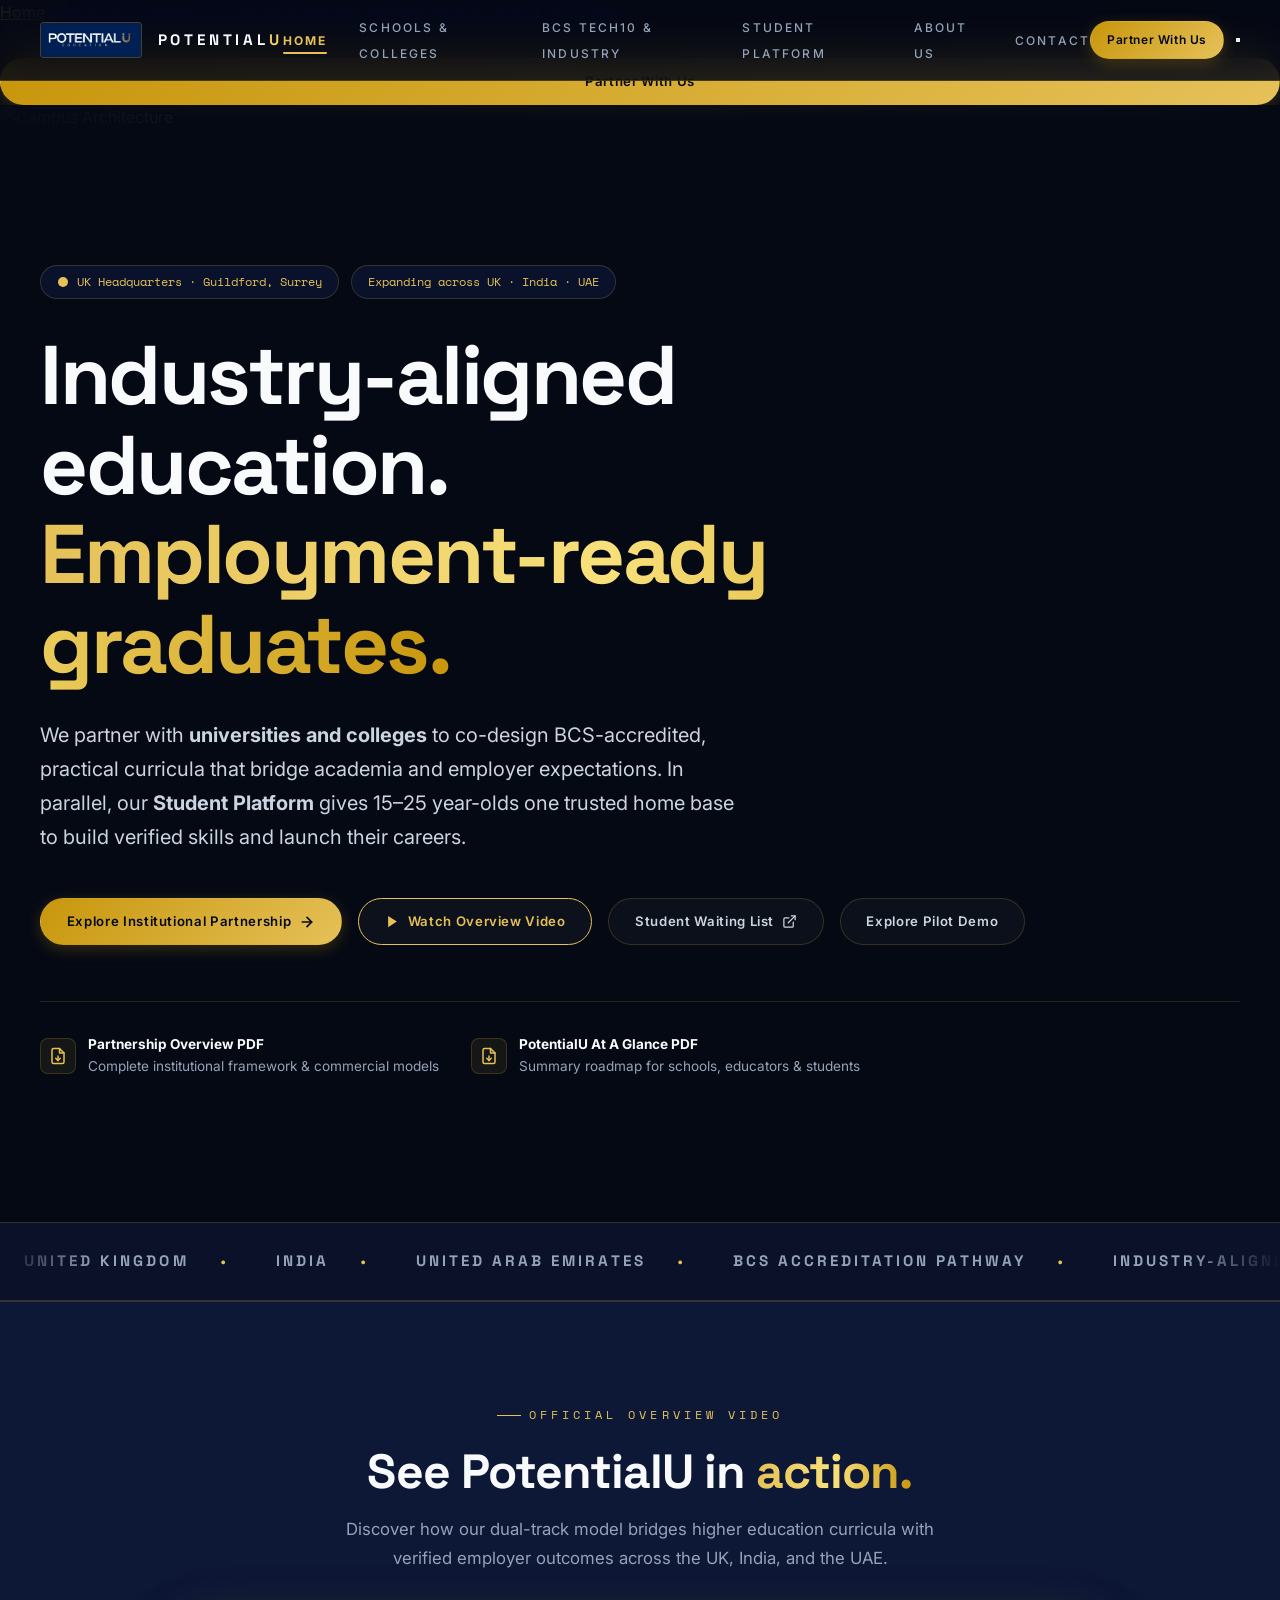
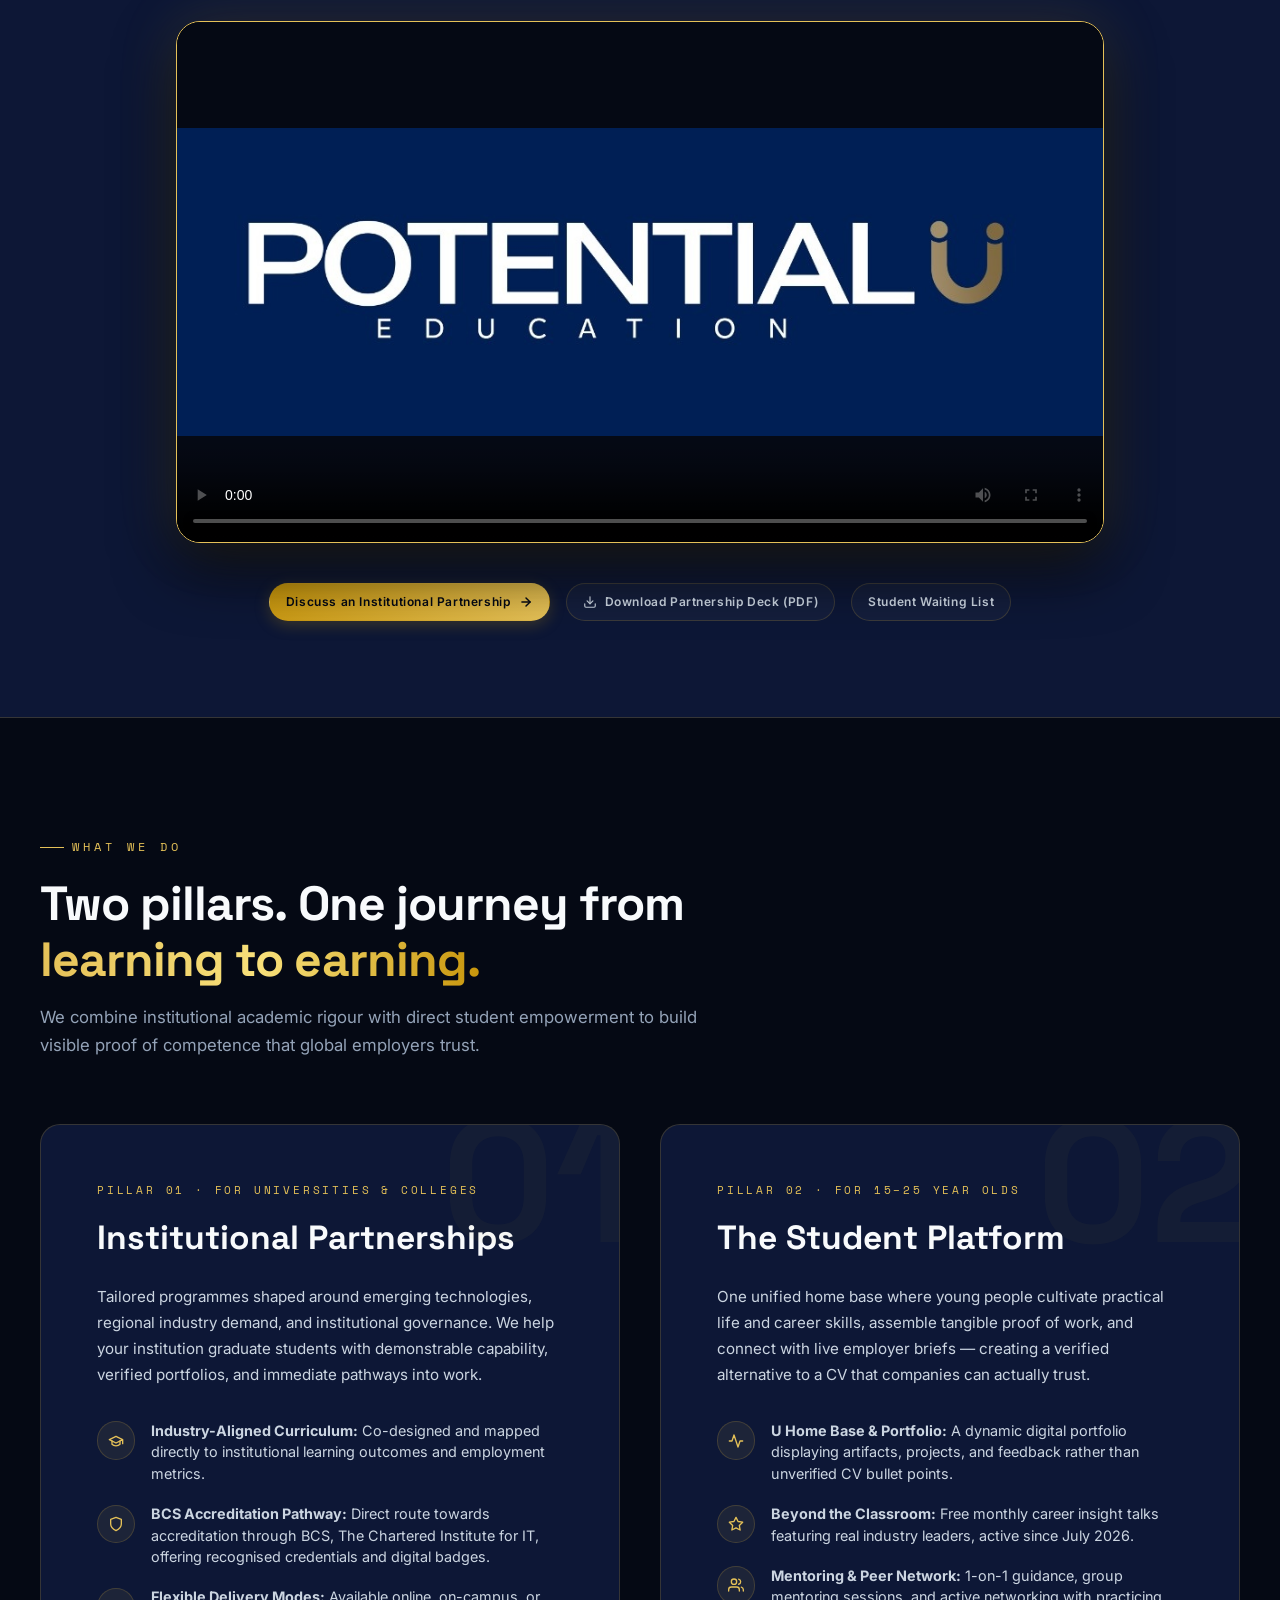
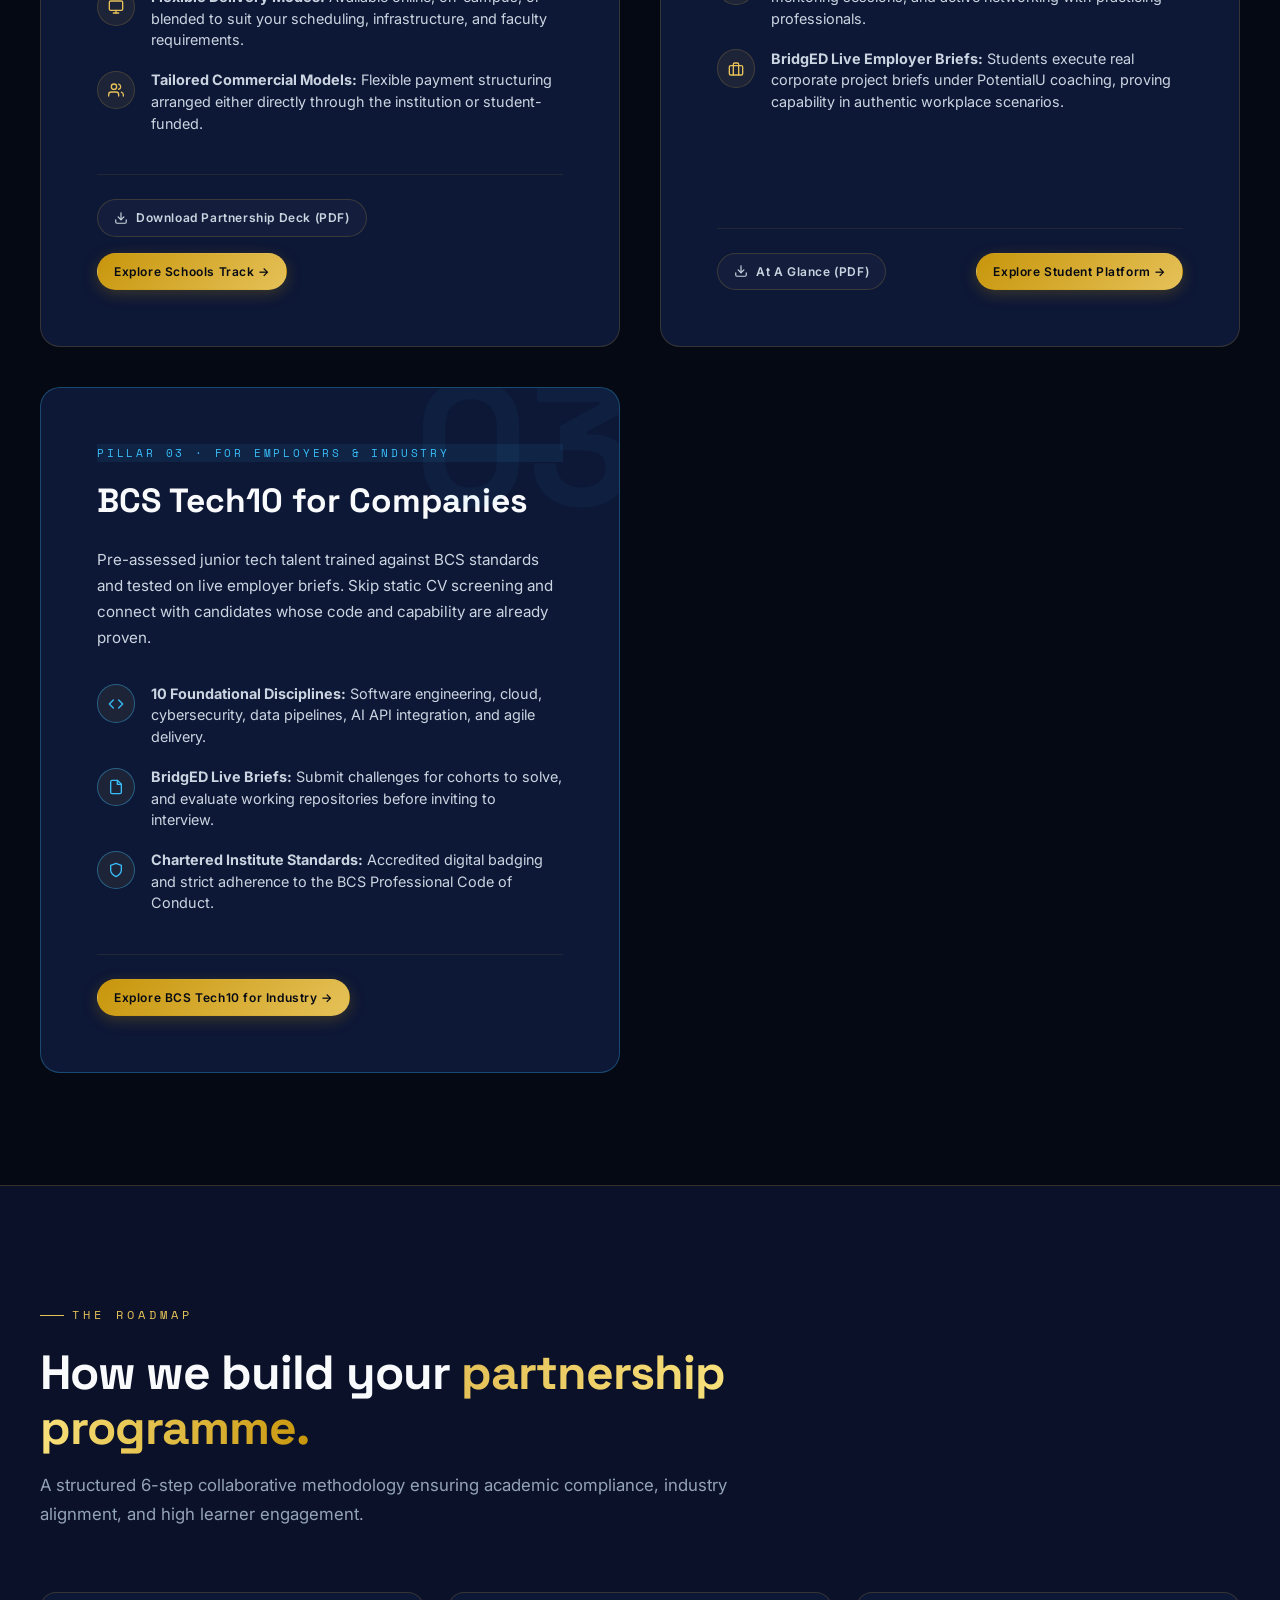
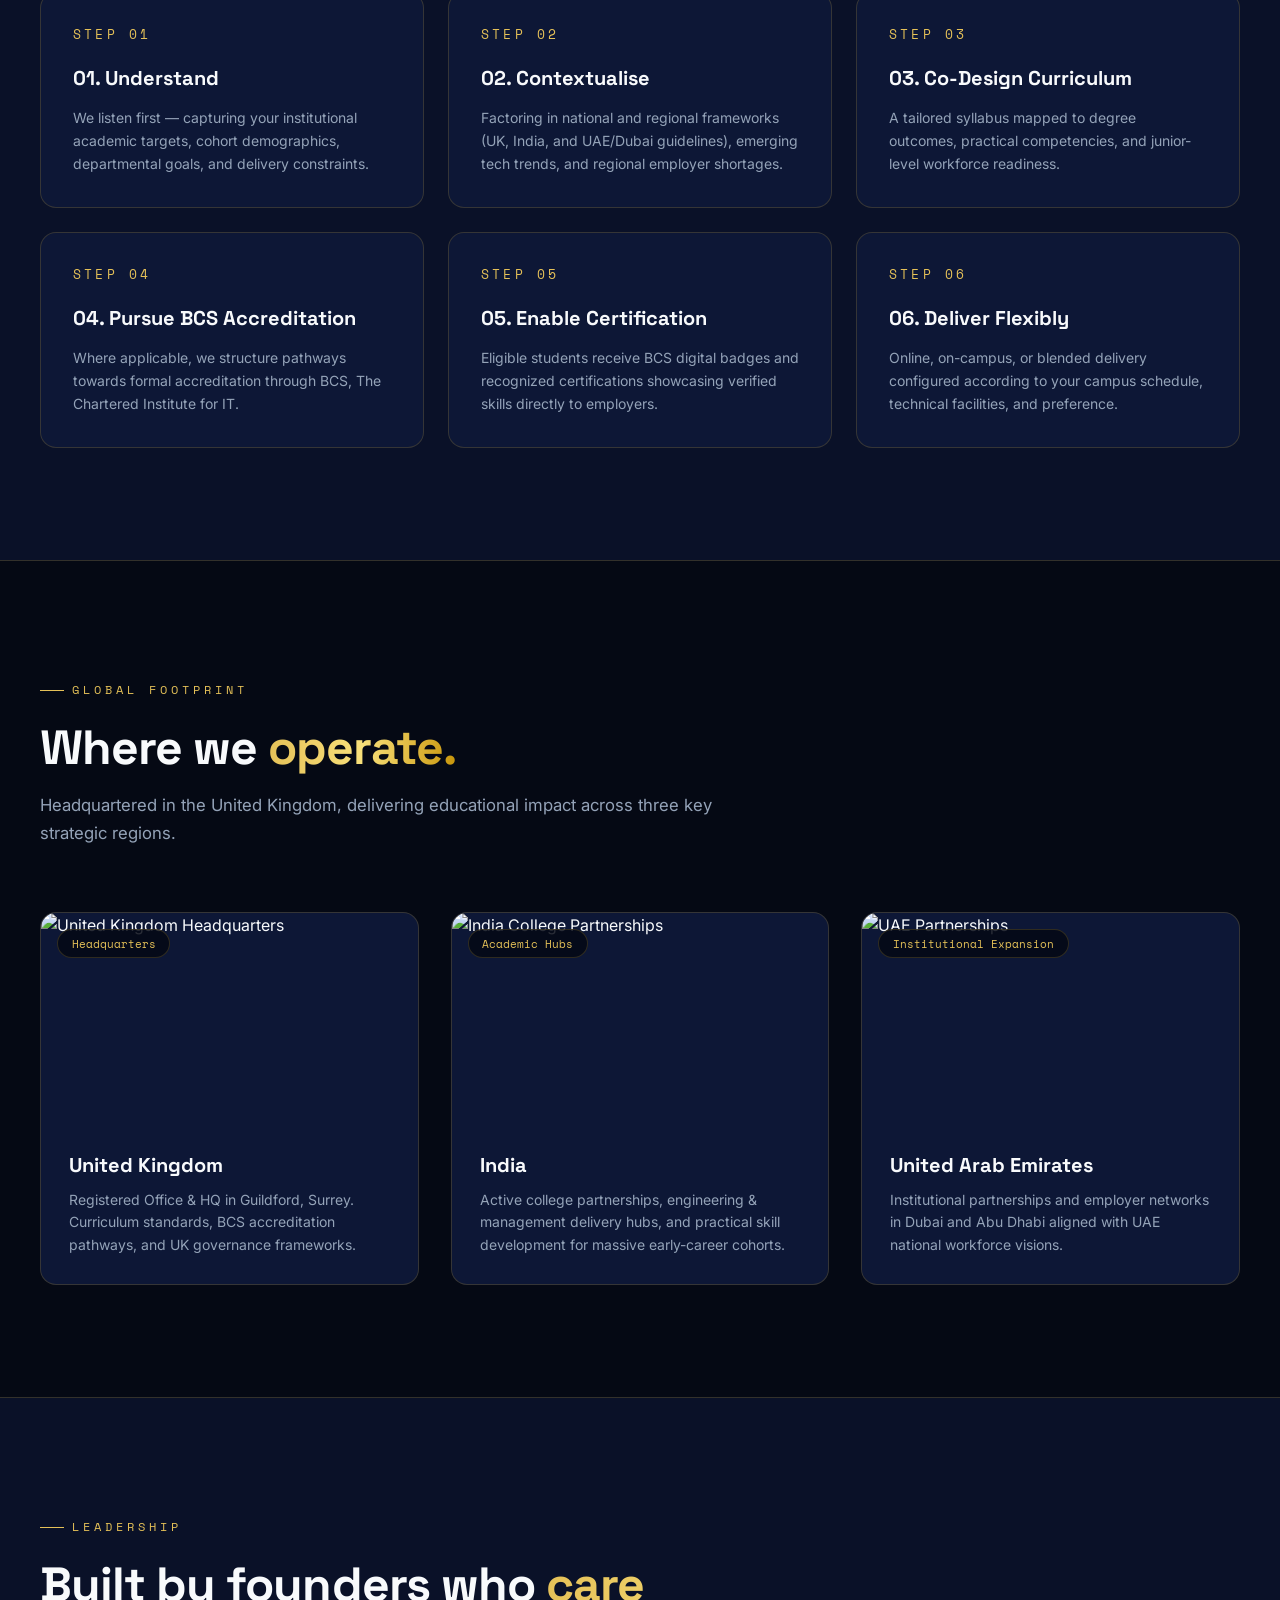
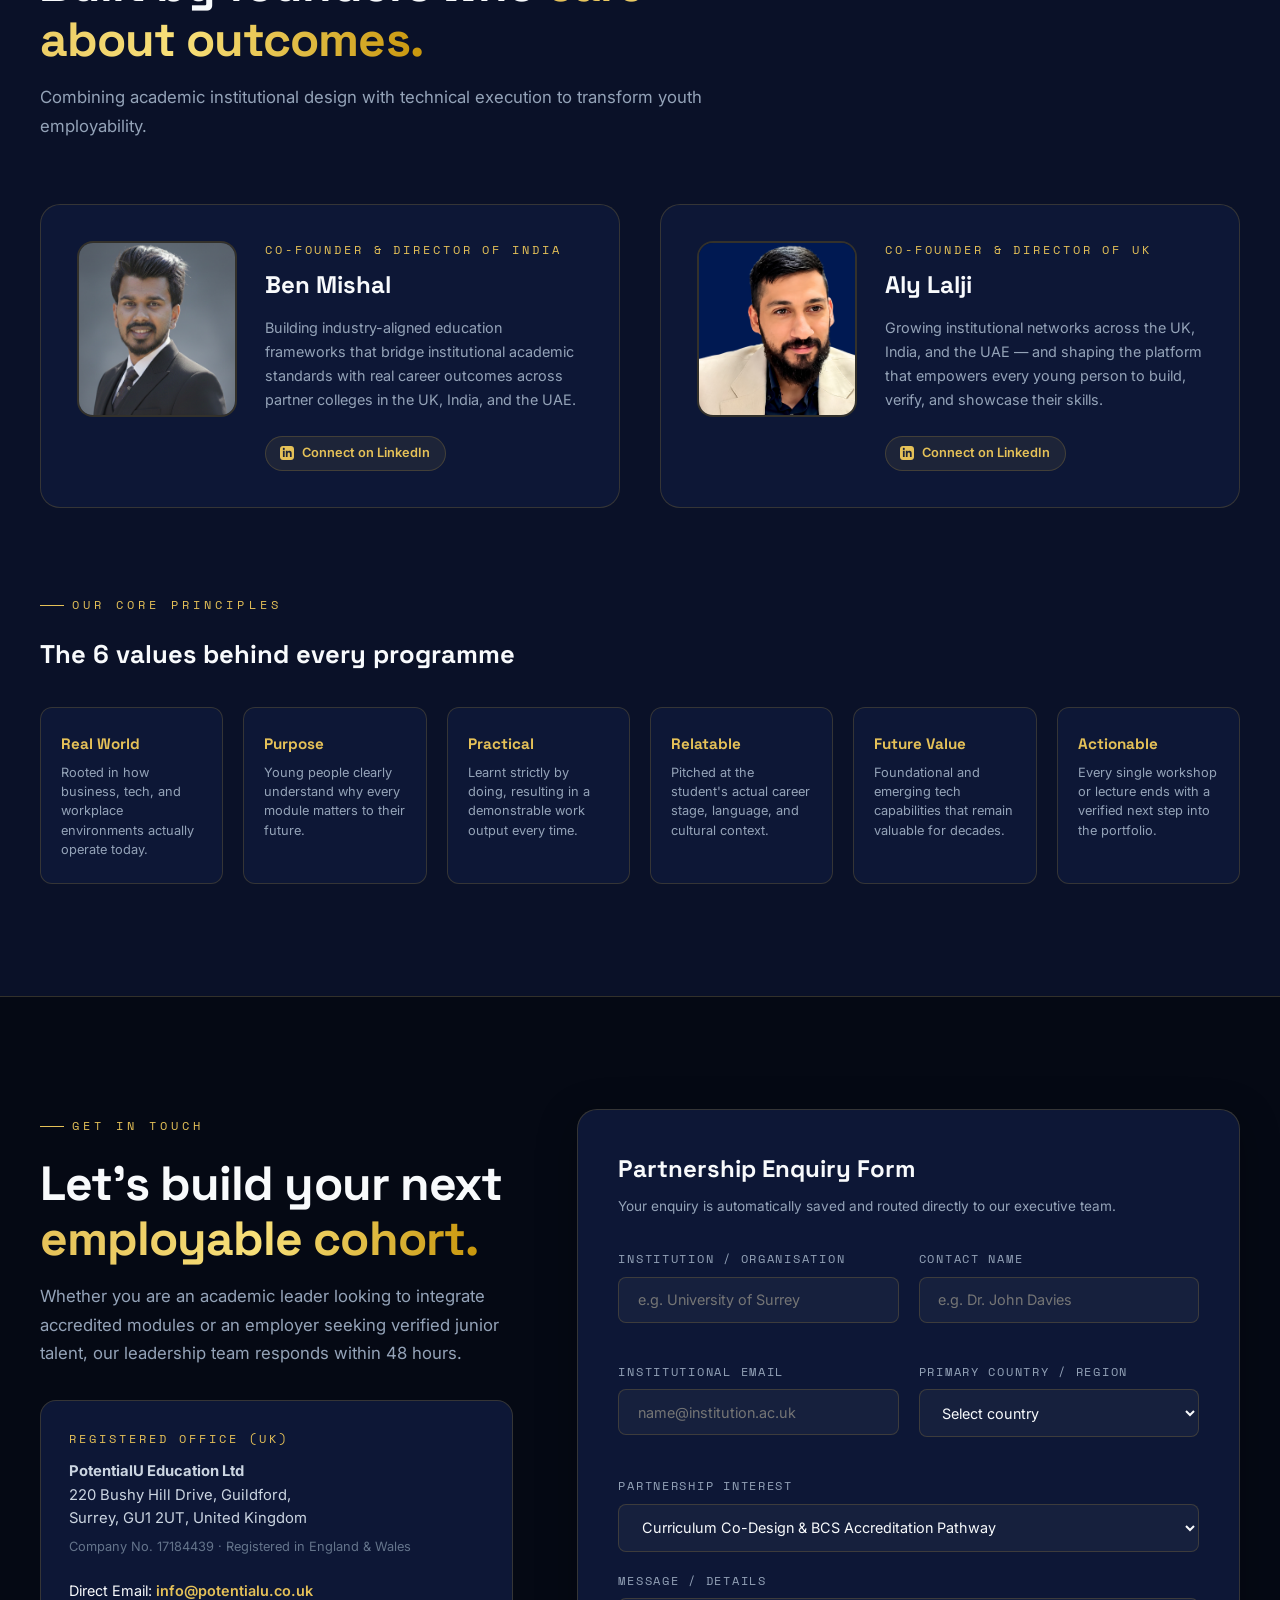
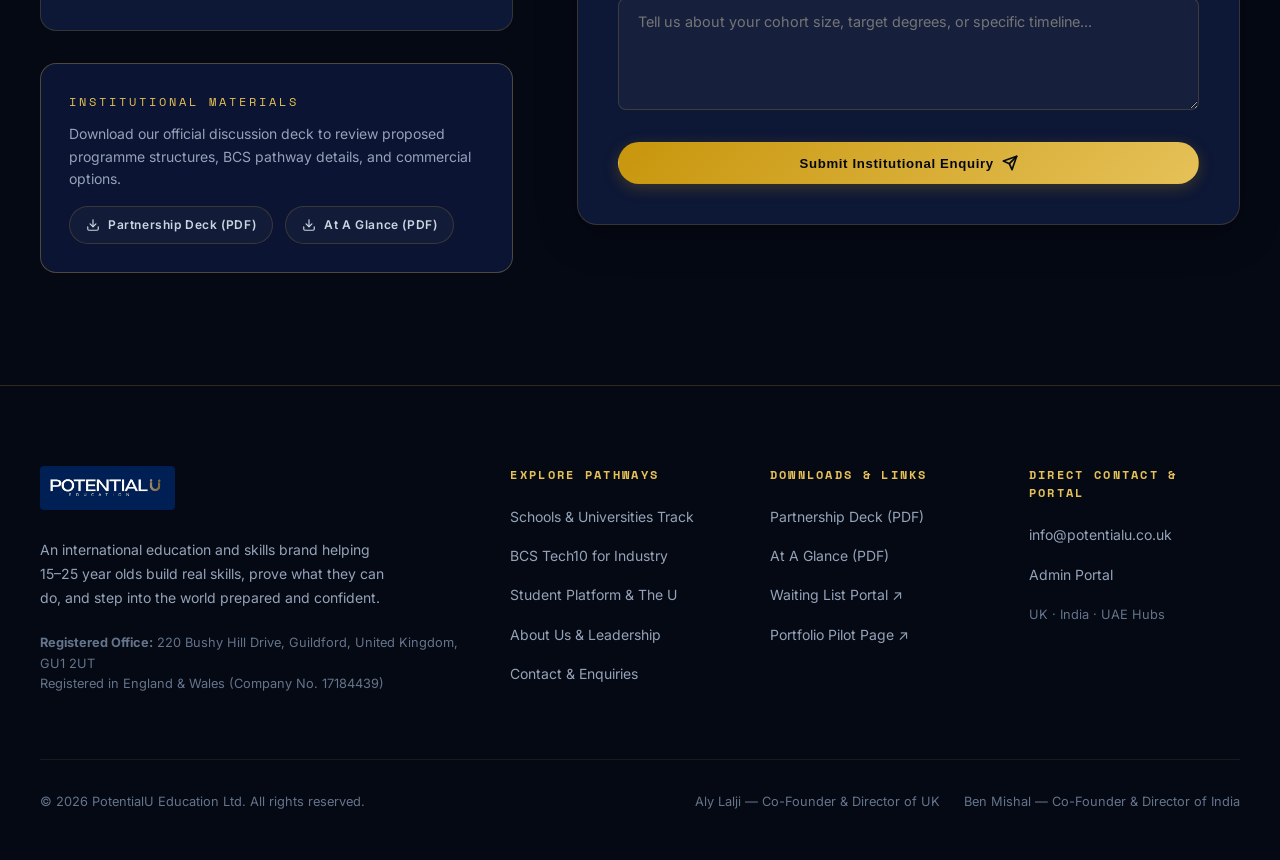
==== commit f7147021: "feat: Update official PotentialU logo and Google Search favicon suite with stylized golden U mark" ====
--- a/index.html
+++ b/index.html
@@ -46,7 +46,14 @@
         "name": "PotentialU Education",
         "alternateName": ["PotentialU", "PotentialU Education Ltd"],
         "url": "https://potentialu.co.uk",
-        "logo": "https://potentialu.co.uk/assets/logo.jpg",
+        "logo": {
+          "@type": "ImageObject",
+          "url": "https://potentialu.co.uk/assets/logo.jpg",
+          "width": 1024,
+          "height": 341,
+          "caption": "PotentialU Education Official Logo"
+        },
+        "image": "https://potentialu.co.uk/assets/logo.jpg",
         "email": "info@potentialu.co.uk",
         "address": {
           "@type": "PostalAddress",
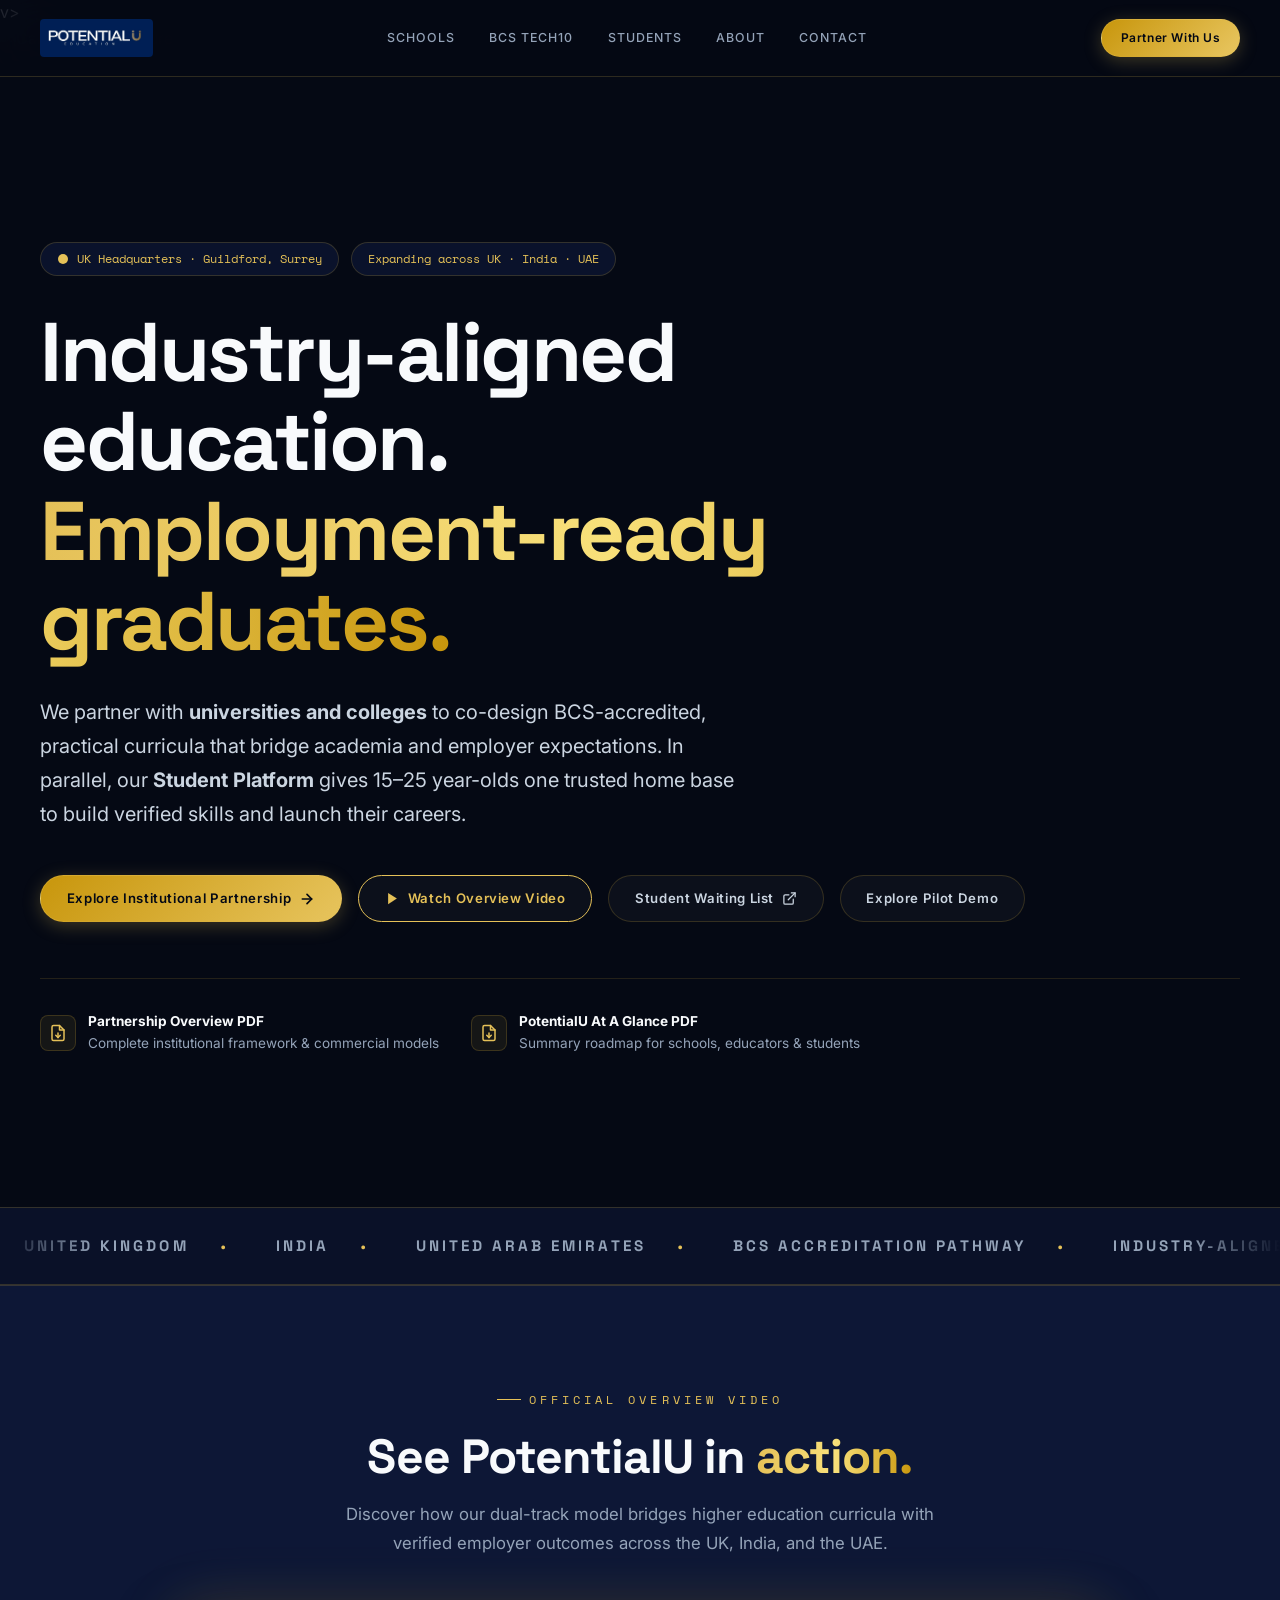
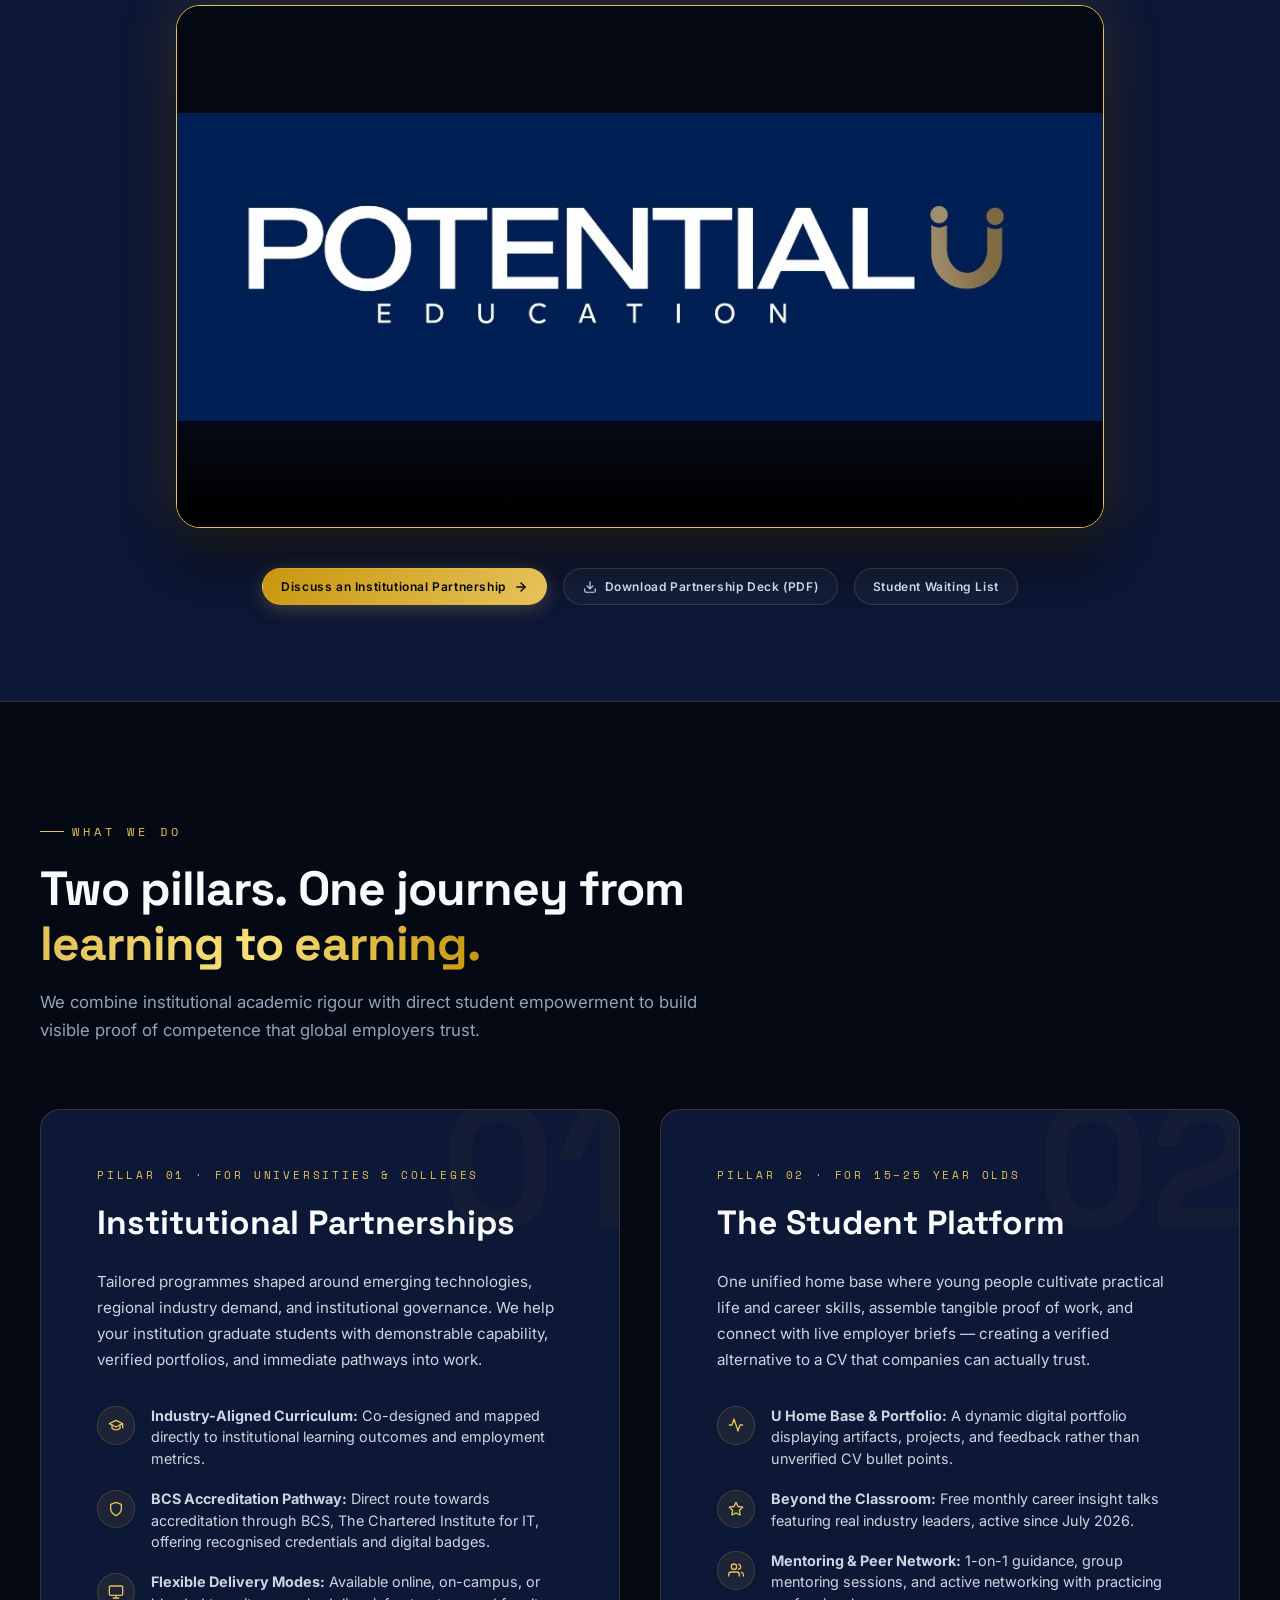
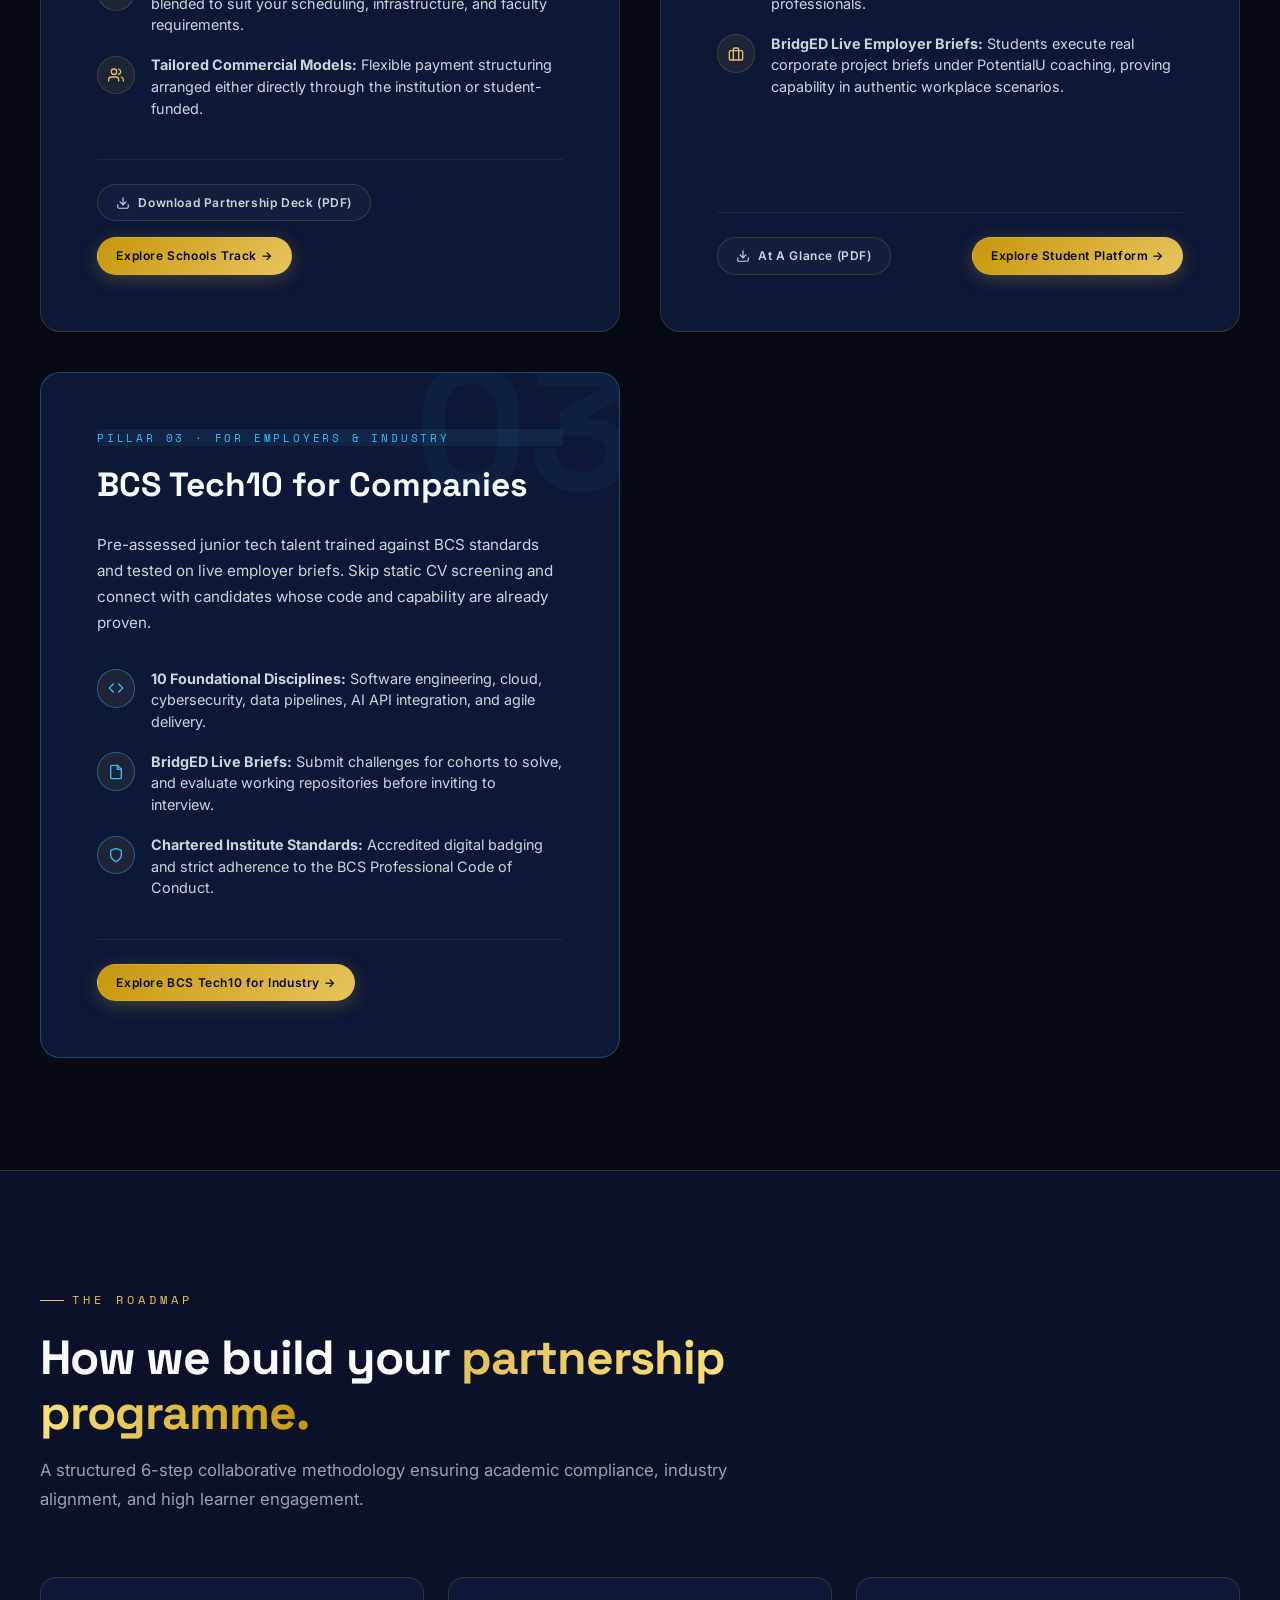
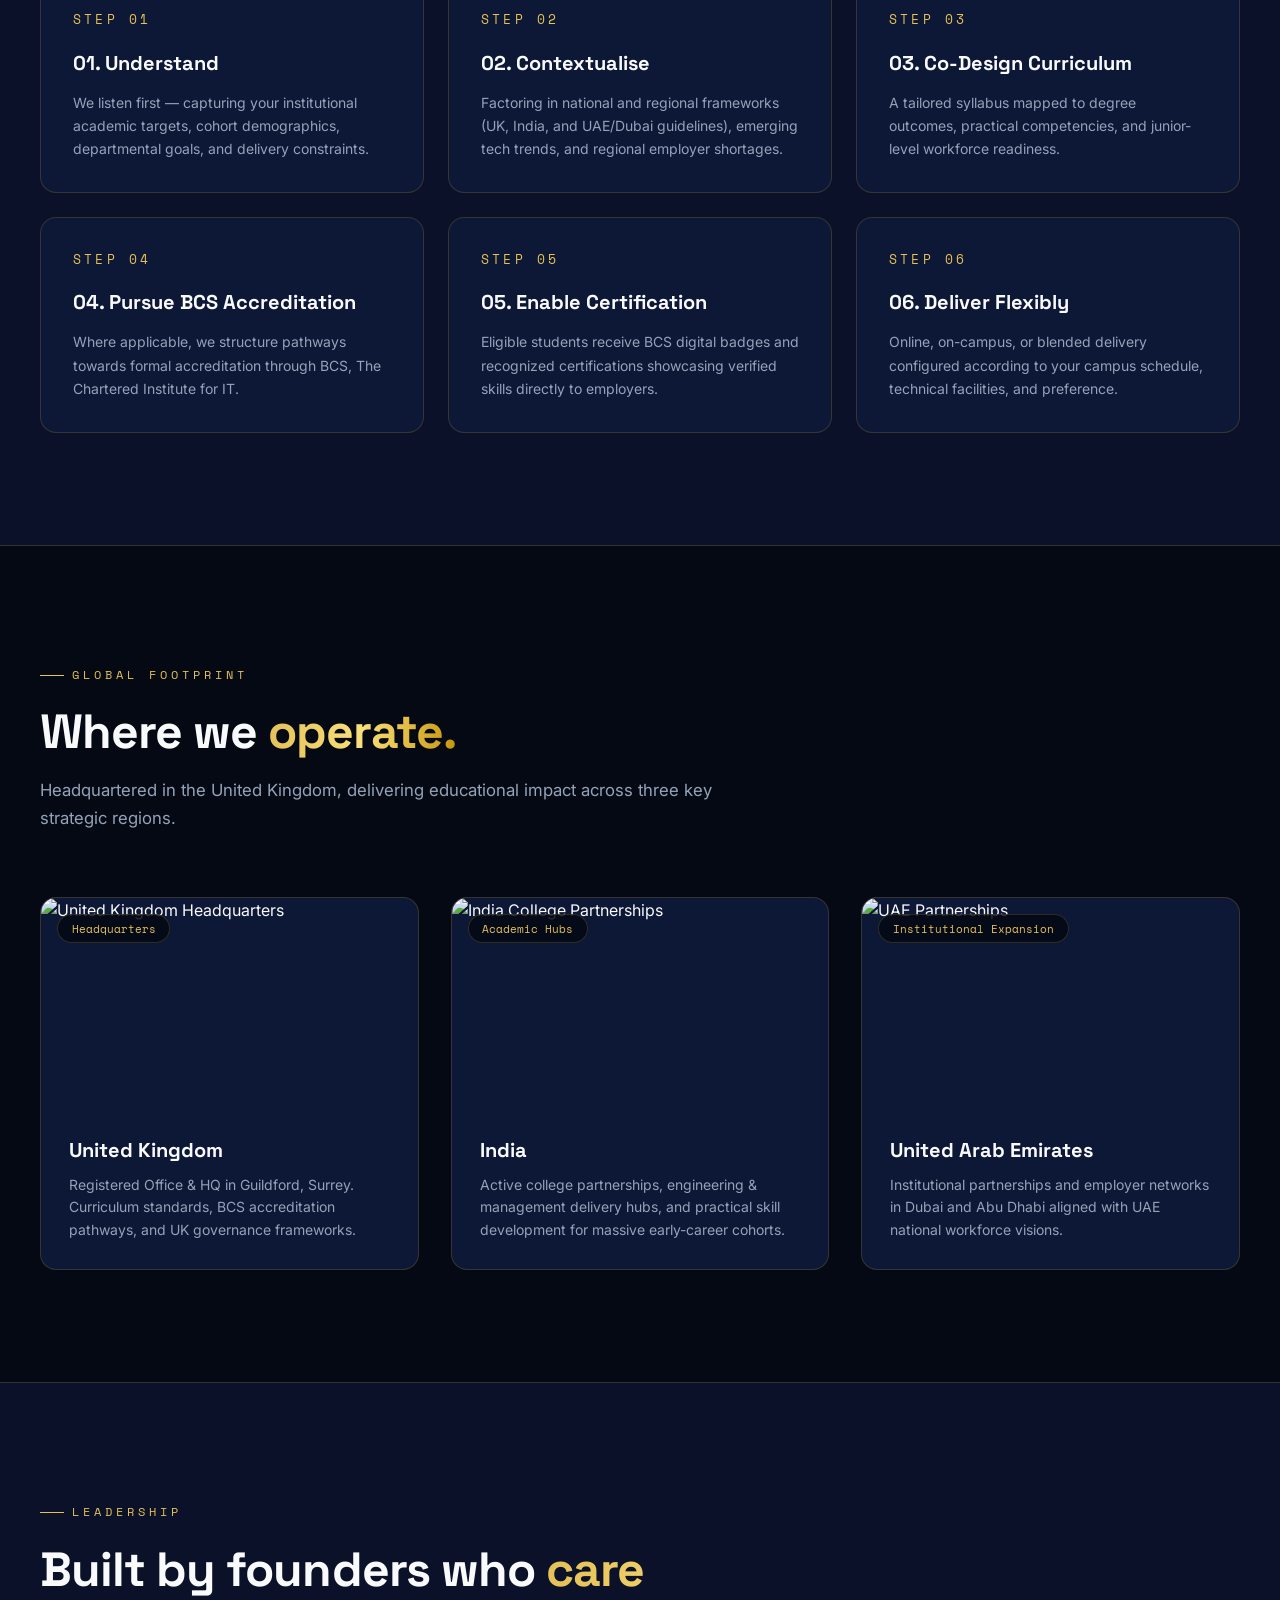
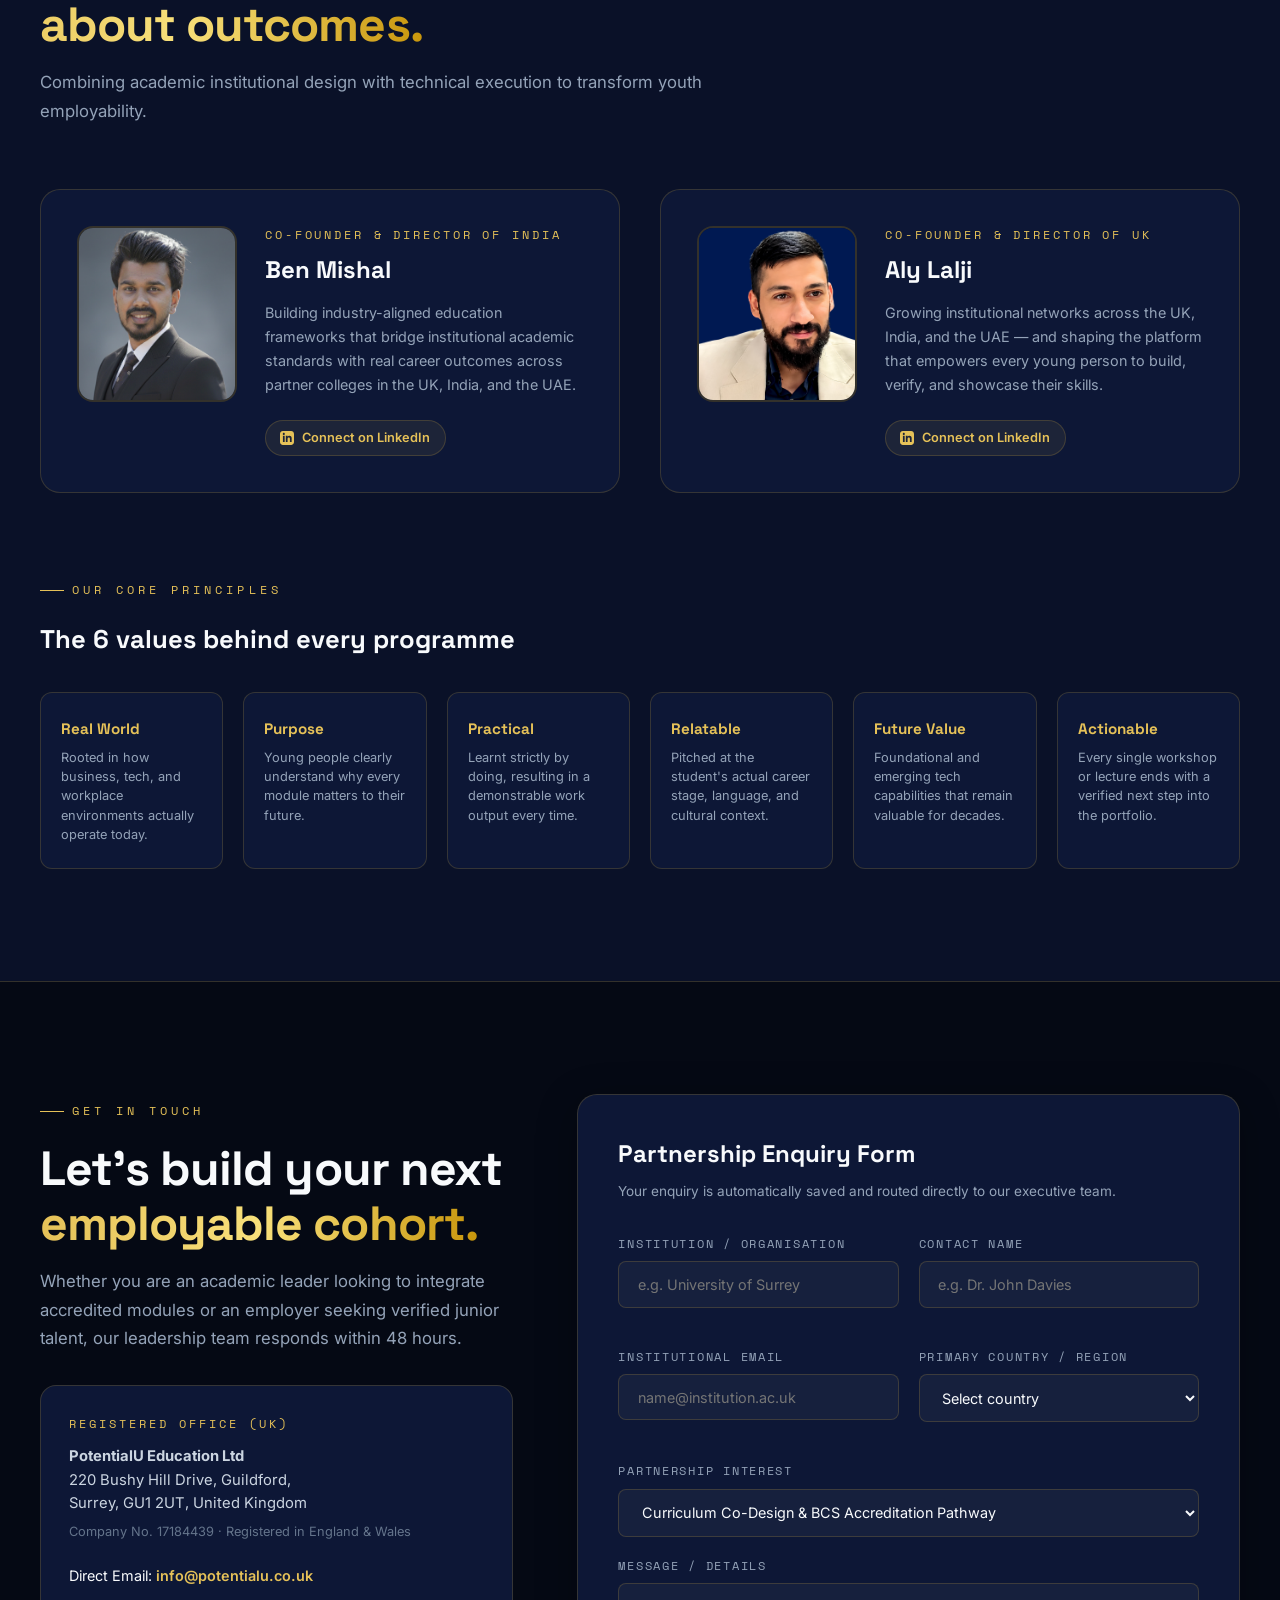
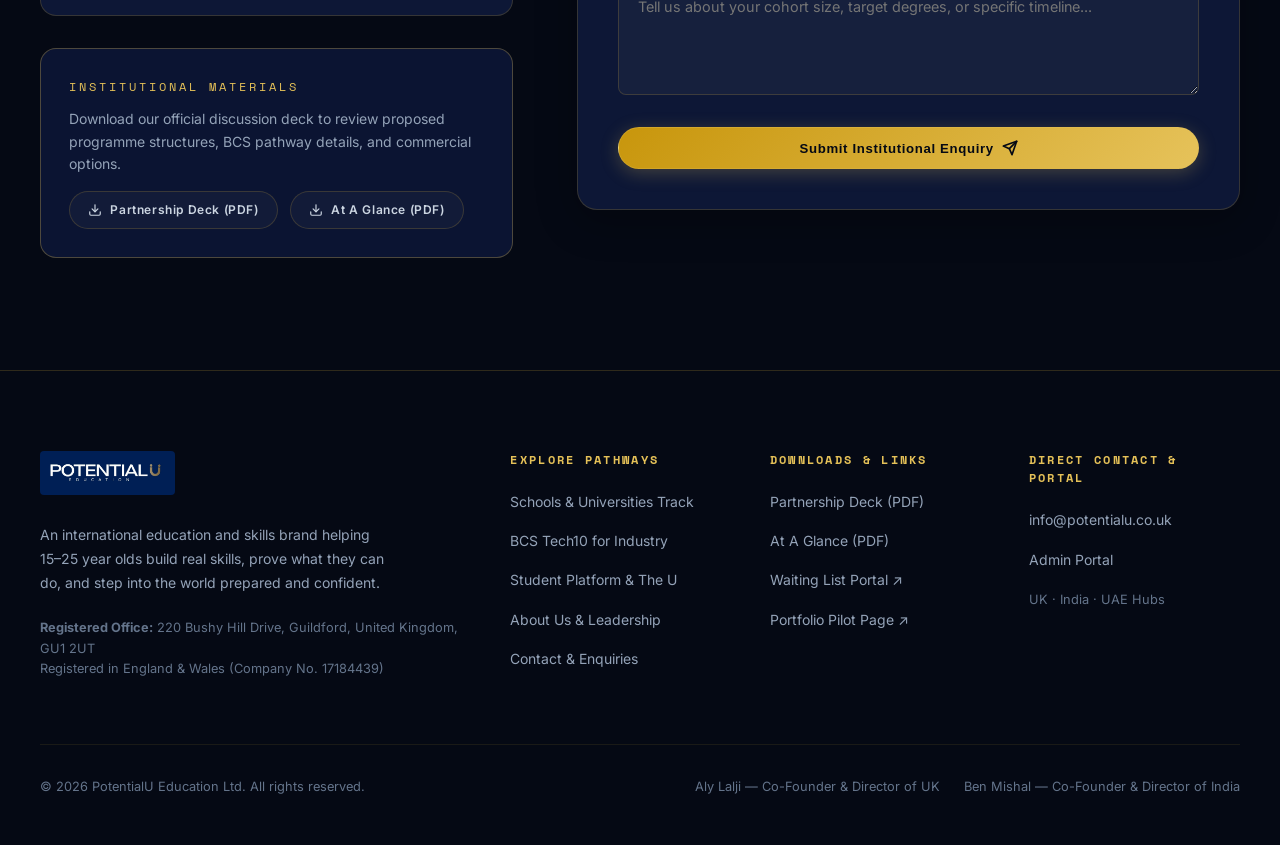
==== commit c3479e43: "feat: Unclutter top navbar with streamlined links, remove yellow overlay, add snappy animations and " ====
--- a/index.html
+++ b/index.html
@@ -93,25 +93,23 @@
   <!-- =========================================
        NAVBAR
        ========================================= -->
-  <header id="navbar">
+    <header id="navbar">
     <div class="nav-inner">
-      <a href="/" class="nav-brand">
+      <a href="/" class="nav-brand" title="PotentialU Education">
         <img src="/assets/logo.jpg" alt="PotentialU Education" class="nav-logo-img" />
-        <span class="nav-brand-text">Potential<span class="text-gold-gradient">U</span></span>
       </a>
 
       <ul class="nav-links">
-        <li><a href="/" class="active">Home</a></li>
-        <li><a href="/schools">Schools & Colleges</a></li>
-        <li><a href="/bcs-tech10">BCS Tech10 & Industry</a></li>
-        <li><a href="/students">Student Platform</a></li>
-        <li><a href="/about">About Us</a></li>
-        <li><a href="/contact">Contact</a></li>
+        <li><a href="/schools" class="">Schools</a></li>
+        <li><a href="/bcs-tech10" class="">BCS Tech10</a></li>
+        <li><a href="/students" class="">Students</a></li>
+        <li><a href="/about" class="">About</a></li>
+        <li><a href="/contact" class="">Contact</a></li>
       </ul>
 
       <div class="nav-actions">
         <a href="/contact" class="btn btn-gold btn-sm">Partner With Us</a>
-        <button id="mobile-menu-btn" class="mobile-toggle" aria-label="Toggle menu">
+        <button id="mobile-menu-btn" class="mobile-toggle" aria-label="Toggle navigation menu">
           <span></span><span></span><span></span>
         </button>
       </div>
@@ -119,17 +117,17 @@
   </header>
 
   <!-- Mobile Drawer -->
-  <div id="mobile-drawer" class="mobile-drawer">
-    <a href="/" class="mobile-link active" style="color:var(--gold-primary);">Home</a>
-    <a href="/schools" class="mobile-link">Schools & Colleges</a>
-    <a href="/bcs-tech10" class="mobile-link">BCS Tech10 & Industry</a>
-    <a href="/students" class="mobile-link">Student Platform</a>
-    <a href="/about" class="mobile-link">About Us</a>
-    <a href="/contact" class="mobile-link">Contact</a>
-    <div style="margin-top:2rem;">
+    <div id="mobile-drawer" class="mobile-drawer">
+    <a href="/" class="mobile-link">Home</a>
+    <a href="/schools" class="mobile-link ">Schools & Colleges</a>
+    <a href="/bcs-tech10" class="mobile-link ">BCS Tech10 & Industry</a>
+    <a href="/students" class="mobile-link ">Student Platform</a>
+    <a href="/about" class="mobile-link ">About Us</a>
+    <a href="/contact" class="mobile-link ">Contact</a>
+    <div style="margin-top:1.5rem;">
       <a href="/contact" class="btn btn-gold" style="width:100%;text-align:center;">Partner With Us</a>
     </div>
-  </div>
+  </div>v>
 
 <!-- =========================================
        HERO (Universities First, Students Second)
@@ -240,7 +238,7 @@
       </div>
 
       <!-- Video Player Frame -->
-      <div style="max-width: 58rem; margin: 0 auto; position: relative; border-radius: 1.5rem; overflow: hidden; border: 1px solid var(--gold-primary); box-shadow: 0 0 60px rgba(229, 193, 88, 0.15), 0 25px 60px rgba(0,0,0,0.8); background: #000;">
+      <div class="video-glow-frame" style="max-width: 58rem; margin: 0 auto; background: #000;">
         <video 
           id="overviewPlayer"
           controls 
@@ -937,5 +935,47 @@
       showToast('Enquiry Received', `Thank you ${contactName}. Your enquiry has been received and routed directly to our leadership team.`);
     }
   </script>
+
+  <script>
+    // Header Glassmorphism Scroll Effect
+    window.addEventListener('scroll', () => {
+      const nav = document.getElementById('navbar');
+      if (nav) {
+        if (window.scrollY > 20) {
+          nav.classList.add('scrolled');
+        } else {
+          nav.classList.remove('scrolled');
+        }
+      }
+    }, { passive: true });
+
+    // Animated Mobile Toggle
+    const menuBtn = document.getElementById('mobile-menu-btn');
+    const drawer = document.getElementById('mobile-drawer');
+    if (menuBtn && drawer) {
+      menuBtn.addEventListener('click', () => {
+        menuBtn.classList.toggle('active');
+        drawer.classList.toggle('open');
+      });
+    }
+
+    // Snappy Scroll-Reveal Observer
+    if ('IntersectionObserver' in window) {
+      const observer = new IntersectionObserver((entries) => {
+        entries.forEach(entry => {
+          if (entry.isIntersecting) {
+            entry.target.classList.add('active');
+            observer.unobserve(entry.target);
+          }
+        });
+      }, { threshold: 0.1, rootMargin: '0px 0px -40px 0px' });
+
+      document.querySelectorAll('.pillar-card, .step-card, .region-card, .highlight-box, .competency-card, .founder-card, .section-header').forEach(el => {
+        el.classList.add('reveal');
+        observer.observe(el);
+      });
+    }
+  </script>
+
 </body>
 </html>
--- a/assets/style.css
+++ b/assets/style.css
@@ -77,23 +77,28 @@
     }
 
     /* =========================================
-       NAVBAR
+       NAVBAR (Glassmorphism & Balanced Architecture)
        ========================================= */
     #navbar {
       position: fixed;
       top: 0; left: 0; right: 0;
-      z-index: 100;
-      background: rgba(5, 9, 20, 0.85);
-      backdrop-filter: blur(20px);
-      -webkit-backdrop-filter: blur(20px);
-      border-bottom: 1px solid var(--gold-border);
-      transition: all 0.3s ease;
+      z-index: 1000;
+      background: rgba(5, 9, 20, 0.82);
+      backdrop-filter: blur(24px);
+      -webkit-backdrop-filter: blur(24px);
+      border-bottom: 1px solid rgba(229, 193, 88, 0.18);
+      transition: all 0.3s cubic-bezier(0.16, 1, 0.3, 1);
+    }
+    #navbar.scrolled {
+      background: rgba(3, 6, 15, 0.95);
+      box-shadow: 0 10px 30px rgba(0,0,0,0.7);
+      border-bottom: 1px solid rgba(229, 193, 88, 0.28);
     }
     .nav-inner {
       display: flex;
       align-items: center;
       justify-content: space-between;
-      height: 5rem;
+      height: 4.75rem;
       max-width: 80rem;
       margin: 0 auto;
       padding: 0 1.5rem;
@@ -104,57 +109,162 @@
     .nav-brand {
       display: flex;
       align-items: center;
-      gap: 1rem;
       text-decoration: none;
+      flex-shrink: 0;
+      transition: opacity 0.2s ease, transform 0.2s ease;
+    }
+    .nav-brand:hover {
+      opacity: 0.92;
+      transform: scale(1.02);
     }
     .nav-logo-img {
-      height: 2.2rem;
+      height: 2.35rem;
       width: auto;
+      display: block;
+      object-fit: contain;
+      border: none !important;
+      background: transparent !important;
       border-radius: 4px;
-      border: 1px solid rgba(212,175,55,0.3);
-      background: #0A1128;
     }
     .nav-brand-text {
-      font-family: 'Space Grotesk', sans-serif;
-      font-size: 0.95rem;
-      font-weight: 700;
-      letter-spacing: 0.25em;
-      text-transform: uppercase;
-      color: var(--text-white);
-      display: none;
-    }
-    @media (min-width: 1024px) {
-      .nav-brand-text { display: block; }
+      display: none !important;
     }
     .nav-links {
       display: none;
       align-items: center;
-      gap: 2rem;
+      gap: 0.35rem;
       list-style: none;
-    }
-    @media (min-width: 840px) {
+      margin: 0;
+      padding: 0;
+    }
+    @media (min-width: 860px) {
       .nav-links { display: flex; }
     }
+    .nav-links li {
+      margin: 0;
+      padding: 0;
+    }
     .nav-links a {
-      font-size: 0.75rem;
+      font-size: 0.775rem;
       font-weight: 500;
-      letter-spacing: 0.18em;
+      letter-spacing: 0.08em;
       text-transform: uppercase;
       color: var(--text-muted);
       text-decoration: none;
-      transition: color 0.25s ease;
+      padding: 0.45rem 0.9rem;
+      border-radius: 9999px;
+      transition: all 0.2s cubic-bezier(0.16, 1, 0.3, 1);
+      display: inline-block;
+      white-space: nowrap;
     }
     .nav-links a:hover {
-      color: var(--gold-primary);
+      color: var(--text-white);
+      background: rgba(229, 193, 88, 0.09);
+    }
+    .nav-links a.active {
+      color: var(--gold-primary);
+      background: rgba(229, 193, 88, 0.14);
+      font-weight: 600;
     }
     .nav-actions {
       display: flex;
       align-items: center;
-      gap: 0.75rem;
-    }
-
-    /* =========================================
-       BUTTONS
+      gap: 0.85rem;
+      flex-shrink: 0;
+    }
+
+    /* Mobile Toggle Button (Animated Hamburger) */
+    .mobile-toggle {
+      display: none;
+      background: rgba(255, 255, 255, 0.04);
+      border: 1px solid var(--gold-border);
+      border-radius: 8px;
+      padding: 0.5rem;
+      cursor: pointer;
+      color: var(--text-white);
+      align-items: center;
+      justify-content: center;
+      flex-direction: column;
+      gap: 5px;
+      width: 40px;
+      height: 40px;
+      transition: all 0.2s ease;
+    }
+    .mobile-toggle:hover {
+      background: rgba(229, 193, 88, 0.1);
+      border-color: var(--gold-primary);
+    }
+    .mobile-toggle span {
+      display: block;
+      width: 20px;
+      height: 2px;
+      background: var(--text-white);
+      border-radius: 2px;
+      transition: all 0.3s cubic-bezier(0.16, 1, 0.3, 1);
+    }
+    .mobile-toggle.active span:nth-child(1) {
+      transform: translateY(7px) rotate(45deg);
+    }
+    .mobile-toggle.active span:nth-child(2) {
+      opacity: 0;
+      transform: scaleX(0);
+    }
+    .mobile-toggle.active span:nth-child(3) {
+      transform: translateY(-7px) rotate(-45deg);
+    }
+    @media (max-width: 859px) {
+      .mobile-toggle { display: inline-flex; }
+    }
+
+    /* Mobile Drawer (Hidden on Desktop) */
+    .mobile-drawer {
+      display: none !important;
+    }
+    @media (max-width: 859px) {
+      .mobile-drawer {
+        display: flex !important;
+        position: fixed;
+        top: 4.75rem;
+        left: 0;
+        right: 0;
+        background: rgba(5, 9, 20, 0.98);
+        backdrop-filter: blur(30px);
+        -webkit-backdrop-filter: blur(30px);
+        border-bottom: 1px solid var(--gold-border);
+        padding: 1.5rem 2rem 2.5rem;
+        flex-direction: column;
+        gap: 0.5rem;
+        z-index: 999;
+        transform: translateY(-130%);
+        opacity: 0;
+        pointer-events: none;
+        transition: transform 0.35s cubic-bezier(0.16, 1, 0.3, 1), opacity 0.3s ease;
+        box-shadow: 0 25px 50px rgba(0,0,0,0.85);
+      }
+      .mobile-drawer.open {
+        transform: translateY(0);
+        opacity: 1;
+        pointer-events: auto;
+      }
+      .mobile-link {
+        font-family: 'Space Grotesk', sans-serif;
+        font-size: 1.15rem;
+        font-weight: 600;
+        color: var(--text-white);
+        text-decoration: none;
+        padding: 0.75rem 0;
+        border-bottom: 1px solid rgba(255, 255, 255, 0.06);
+        transition: color 0.2s ease, padding-left 0.2s ease;
+        display: block;
+      }
+      .mobile-link:hover, .mobile-link.active {
+        color: var(--gold-primary);
+        padding-left: 0.5rem;
+      }
+    }
+
+    /* =========================================
+       BUTTONS (Premium Luminous Physics)
        ========================================= */
     .btn {
       display: inline-flex;
@@ -167,19 +277,22 @@
       text-decoration: none;
       border-radius: 9999px;
       padding: 0.75rem 1.6rem;
-      transition: all 0.3s cubic-bezier(0.22, 1, 0.36, 1);
+      transition: all 0.3s cubic-bezier(0.16, 1, 0.3, 1);
       cursor: pointer;
       white-space: nowrap;
+      position: relative;
     }
     .btn-gold {
-      background: linear-gradient(135deg, var(--gold-deep) 0%, var(--gold-primary) 100%);
-      color: var(--bg-deep);
-      border: 1px solid transparent;
-      box-shadow: 0 4px 15px rgba(200, 150, 12, 0.25);
+      background: linear-gradient(135deg, #C8960C 0%, #E5C158 50%, #F8E07A 100%);
+      background-size: 200% auto;
+      color: #050914;
+      border: 1px solid rgba(229, 193, 88, 0.3);
+      box-shadow: 0 4px 18px rgba(229, 193, 88, 0.25);
     }
     .btn-gold:hover {
-      transform: translateY(-2px);
-      box-shadow: 0 8px 25px rgba(229, 193, 88, 0.4);
+      transform: translateY(-2px) scale(1.02);
+      box-shadow: 0 8px 30px rgba(229, 193, 88, 0.5);
+      background-position: right center;
     }
     .btn-ghost {
       background: rgba(255, 255, 255, 0.03);
@@ -188,12 +301,13 @@
     }
     .btn-ghost:hover {
       background: rgba(212, 175, 55, 0.1);
-      border-color: rgba(212, 175, 55, 0.5);
+      border-color: var(--gold-primary);
       color: var(--gold-primary);
       transform: translateY(-2px);
+      box-shadow: 0 4px 15px rgba(0,0,0,0.4);
     }
     .btn-sm {
-      padding: 0.5rem 1rem;
+      padding: 0.5rem 1.15rem;
       font-size: 0.75rem;
     }
 
@@ -205,9 +319,15 @@
       min-height: 100vh;
       display: flex;
       align-items: center;
-      padding-top: 6rem;
-      padding-bottom: 5rem;
+      padding-top: 9.5rem;
+      padding-bottom: 5.5rem;
       overflow: hidden;
+    }
+    @media (max-width: 768px) {
+      #hero {
+        padding-top: 7.5rem;
+        padding-bottom: 4rem;
+      }
     }
     .hero-bg-layer {
       position: absolute;
@@ -992,11 +1112,14 @@
 }
 
 .subpage-hero {
-  padding: 8.5rem 0 4.5rem;
+  padding: 9.5rem 0 4.5rem;
   background: radial-gradient(circle at 50% 15%, rgba(13, 23, 54, 0.9) 0%, rgba(5, 9, 20, 1) 75%);
   border-bottom: 1px solid var(--gold-border);
   position: relative;
   overflow: hidden;
+}
+@media (max-width: 768px) {
+  .subpage-hero { padding: 7.5rem 0 3.5rem; }
 }
 .subpage-hero::before {
   content: "";
@@ -1161,3 +1284,79 @@
   color: var(--text-sub);
   margin-top: 0.75rem;
 }
+
+
+/* =========================================
+   SNAPPY ENTRANCE & CARD HOVER PHYSICS
+   ========================================= */
+@keyframes fadeInUp {
+  from {
+    opacity: 0;
+    transform: translateY(22px);
+  }
+  to {
+    opacity: 1;
+    transform: translateY(0);
+  }
+}
+@keyframes floatSlow {
+  0%, 100% { transform: translateY(0); }
+  50% { transform: translateY(-8px); }
+}
+
+.hero-badge-container {
+  animation: fadeInUp 0.7s cubic-bezier(0.16, 1, 0.3, 1) both;
+}
+.hero-title {
+  animation: fadeInUp 0.7s cubic-bezier(0.16, 1, 0.3, 1) 0.12s both;
+}
+.hero-subtext {
+  animation: fadeInUp 0.7s cubic-bezier(0.16, 1, 0.3, 1) 0.24s both;
+}
+.hero-cta-group {
+  animation: fadeInUp 0.7s cubic-bezier(0.16, 1, 0.3, 1) 0.36s both;
+}
+.hero-downloads-bar {
+  animation: fadeInUp 0.7s cubic-bezier(0.16, 1, 0.3, 1) 0.48s both;
+}
+
+/* Scroll Reveal */
+.reveal {
+  opacity: 0;
+  transform: translateY(24px);
+  transition: opacity 0.65s cubic-bezier(0.16, 1, 0.3, 1), transform 0.65s cubic-bezier(0.16, 1, 0.3, 1);
+  will-change: opacity, transform;
+}
+.reveal.active {
+  opacity: 1;
+  transform: translateY(0);
+}
+
+/* Card Lift Physics */
+.pillar-card, .step-card, .region-card, .highlight-box, .competency-card, .founder-card, .office-card {
+  transition: transform 0.35s cubic-bezier(0.16, 1, 0.3, 1), box-shadow 0.35s cubic-bezier(0.16, 1, 0.3, 1), border-color 0.35s ease !important;
+}
+.pillar-card:hover, .step-card:hover, .region-card:hover, .highlight-box:hover, .competency-card:hover, .founder-card:hover, .office-card:hover {
+  transform: translateY(-6px) !important;
+  box-shadow: 0 20px 45px rgba(0,0,0,0.65), 0 0 25px rgba(229, 193, 88, 0.12) !important;
+  border-color: rgba(229, 193, 88, 0.45) !important;
+}
+.hero-download-item:hover {
+  transform: translateY(-3px) scale(1.01) !important;
+  border-color: var(--gold-primary) !important;
+  box-shadow: 0 10px 25px rgba(0,0,0,0.5) !important;
+}
+
+/* Video Frame Ambient Glow */
+.video-glow-frame {
+  position: relative;
+  border-radius: 1.5rem;
+  overflow: hidden;
+  border: 1px solid var(--gold-primary);
+  box-shadow: 0 0 60px rgba(229, 193, 88, 0.2), 0 25px 60px rgba(0,0,0,0.8);
+  transition: box-shadow 0.4s ease, border-color 0.4s ease;
+}
+.video-glow-frame:hover {
+  box-shadow: 0 0 85px rgba(229, 193, 88, 0.35), 0 30px 70px rgba(0,0,0,0.9);
+  border-color: var(--gold-light);
+}
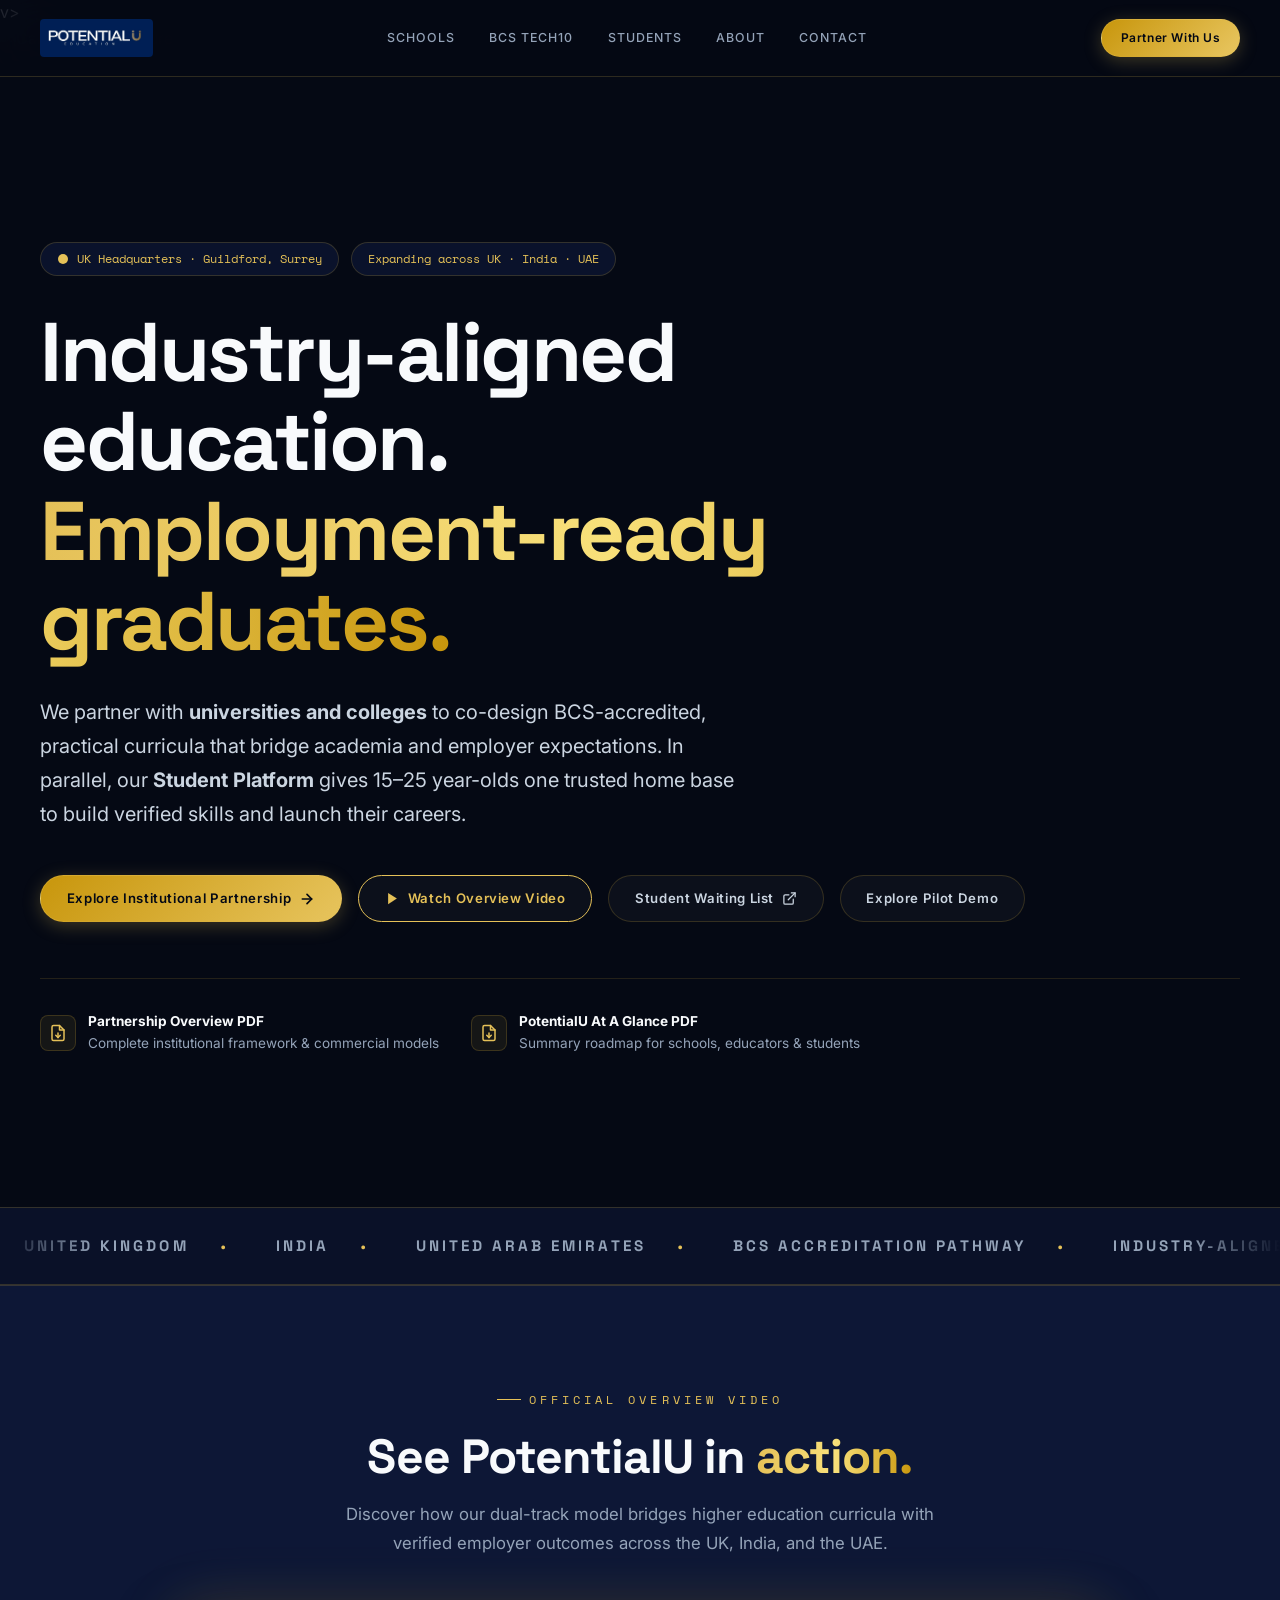
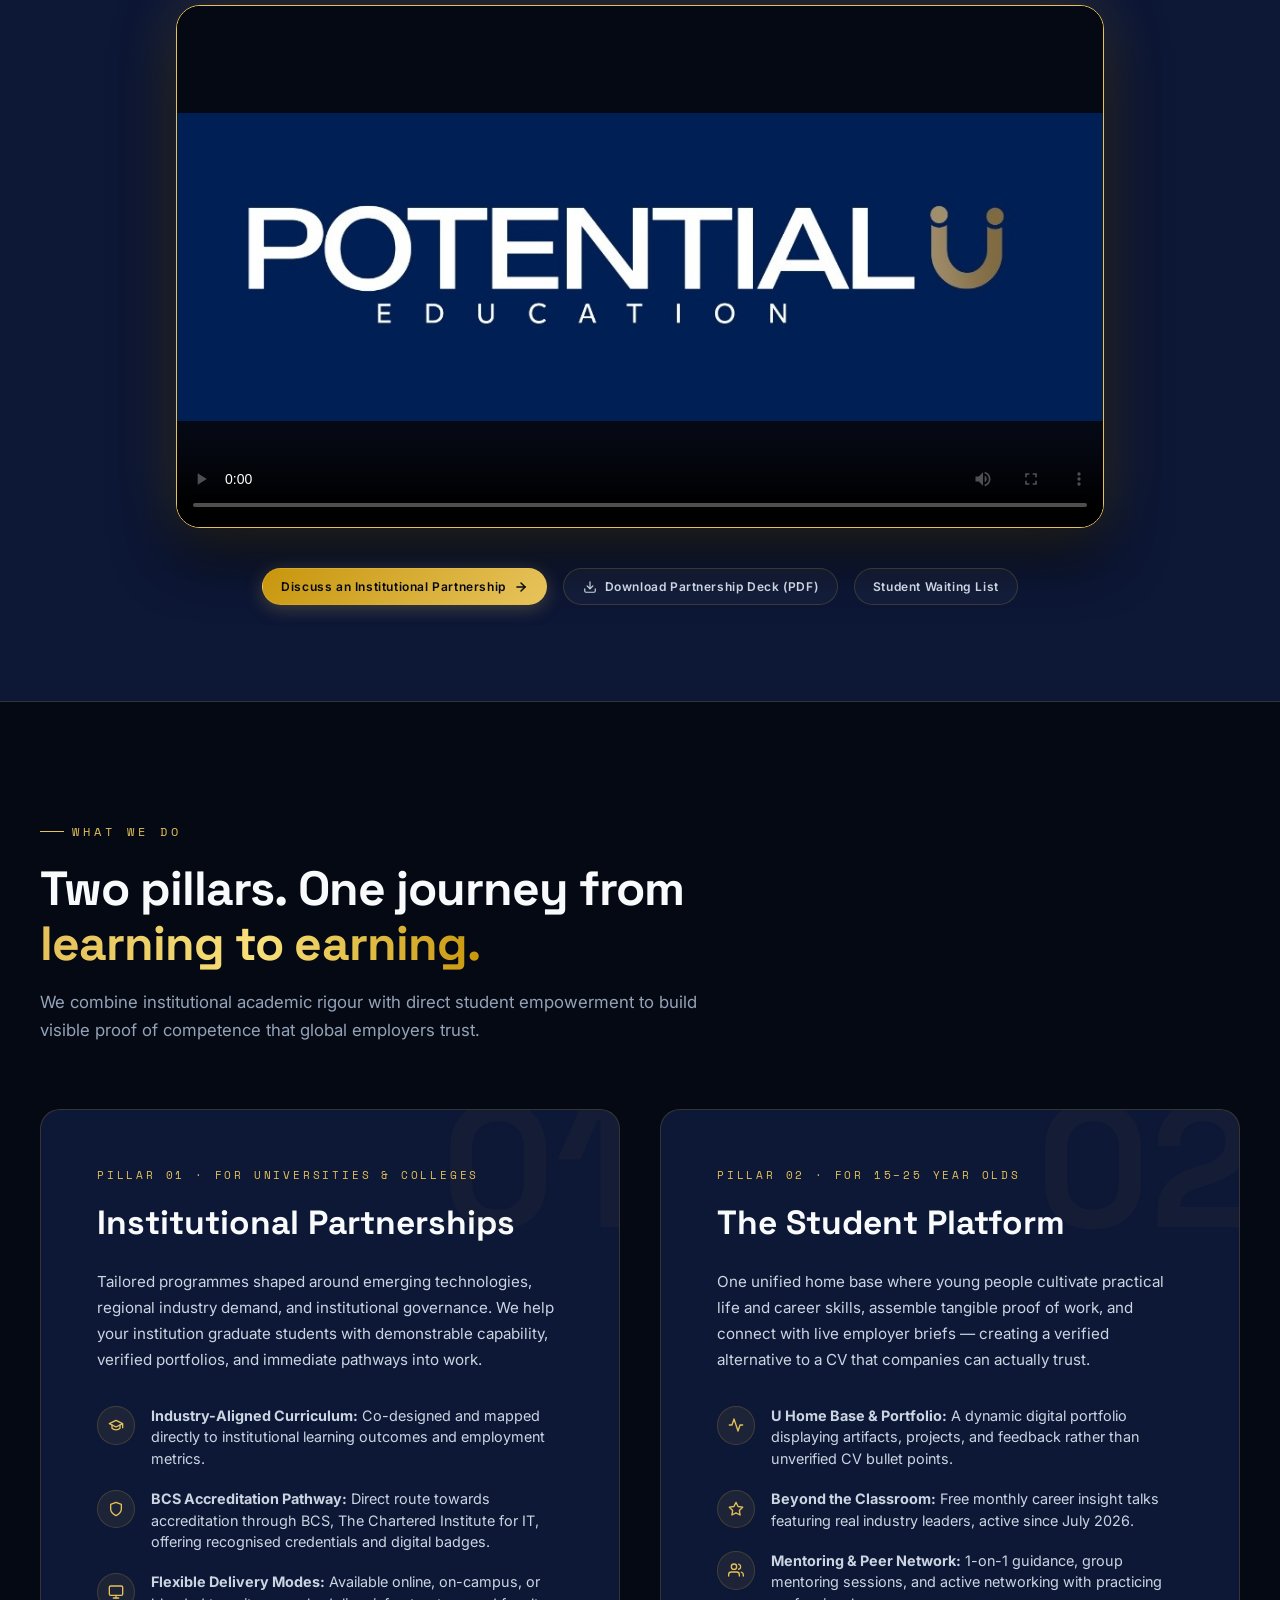
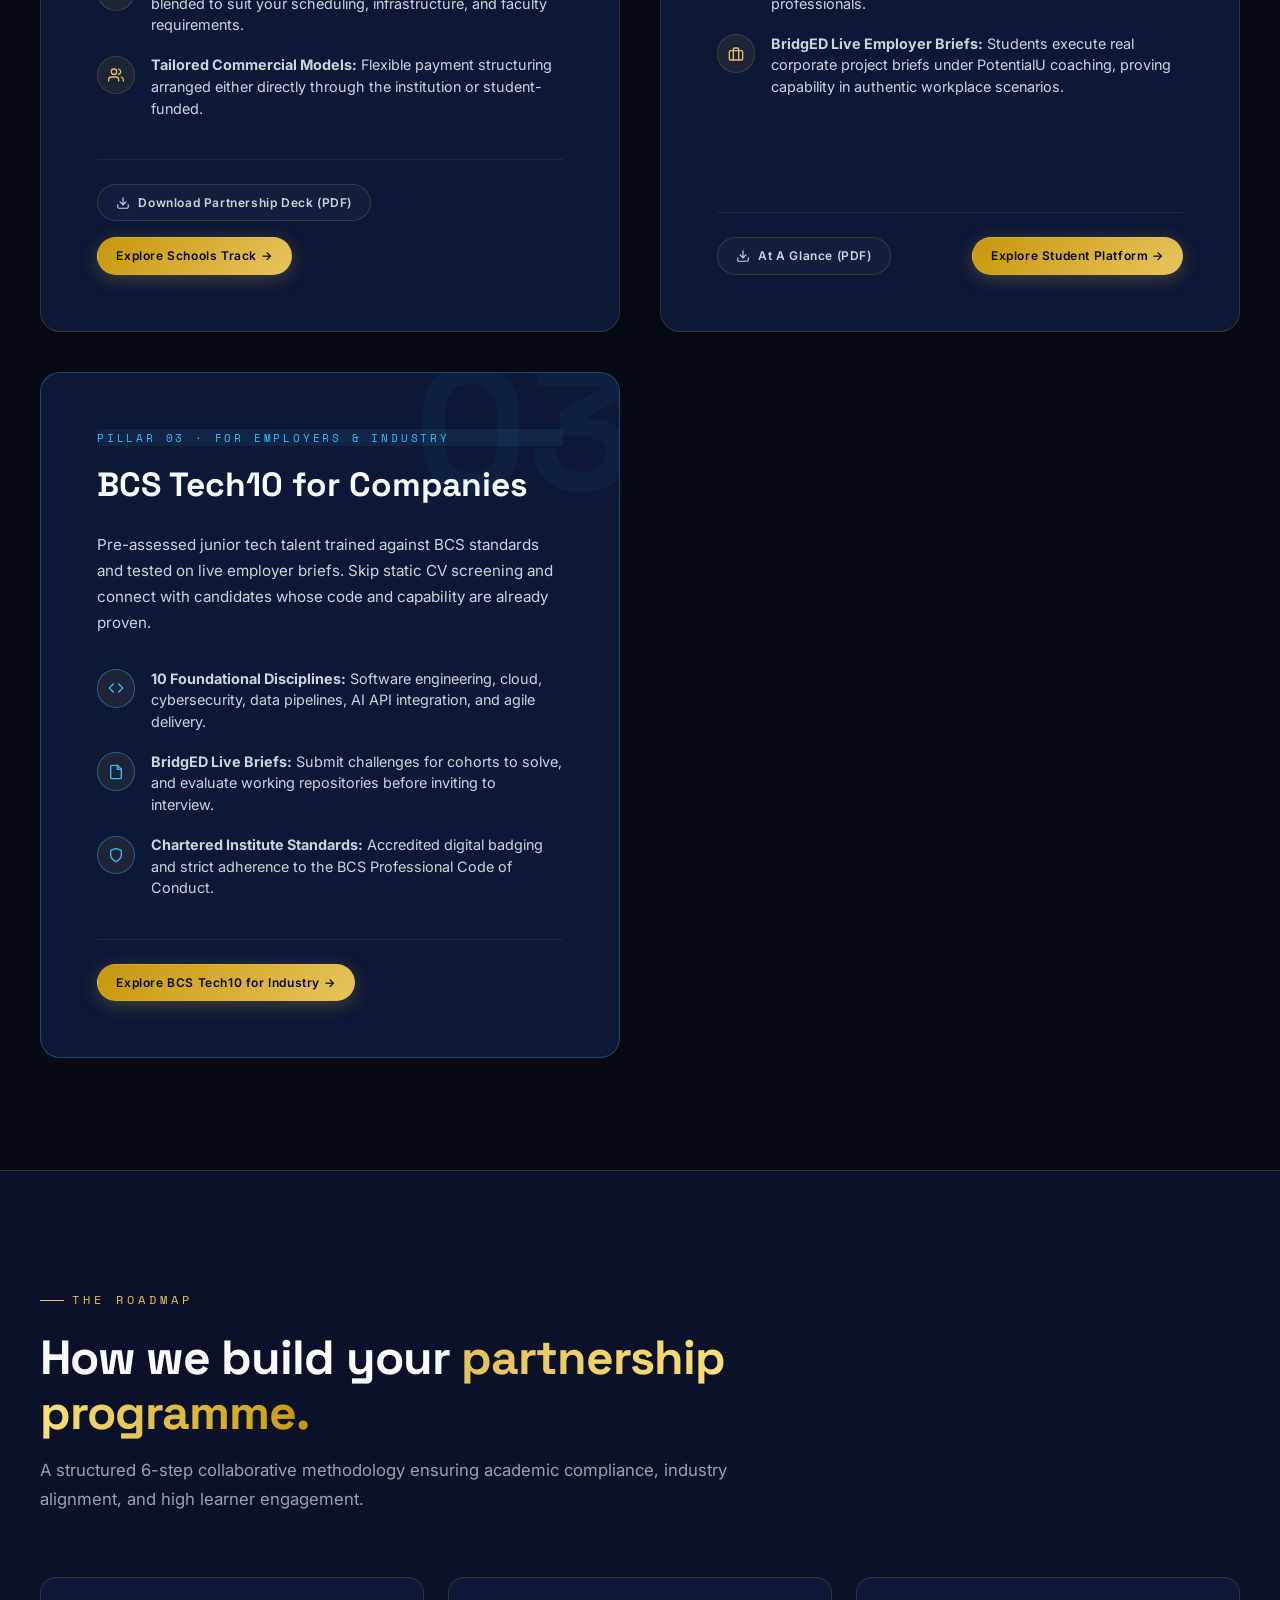
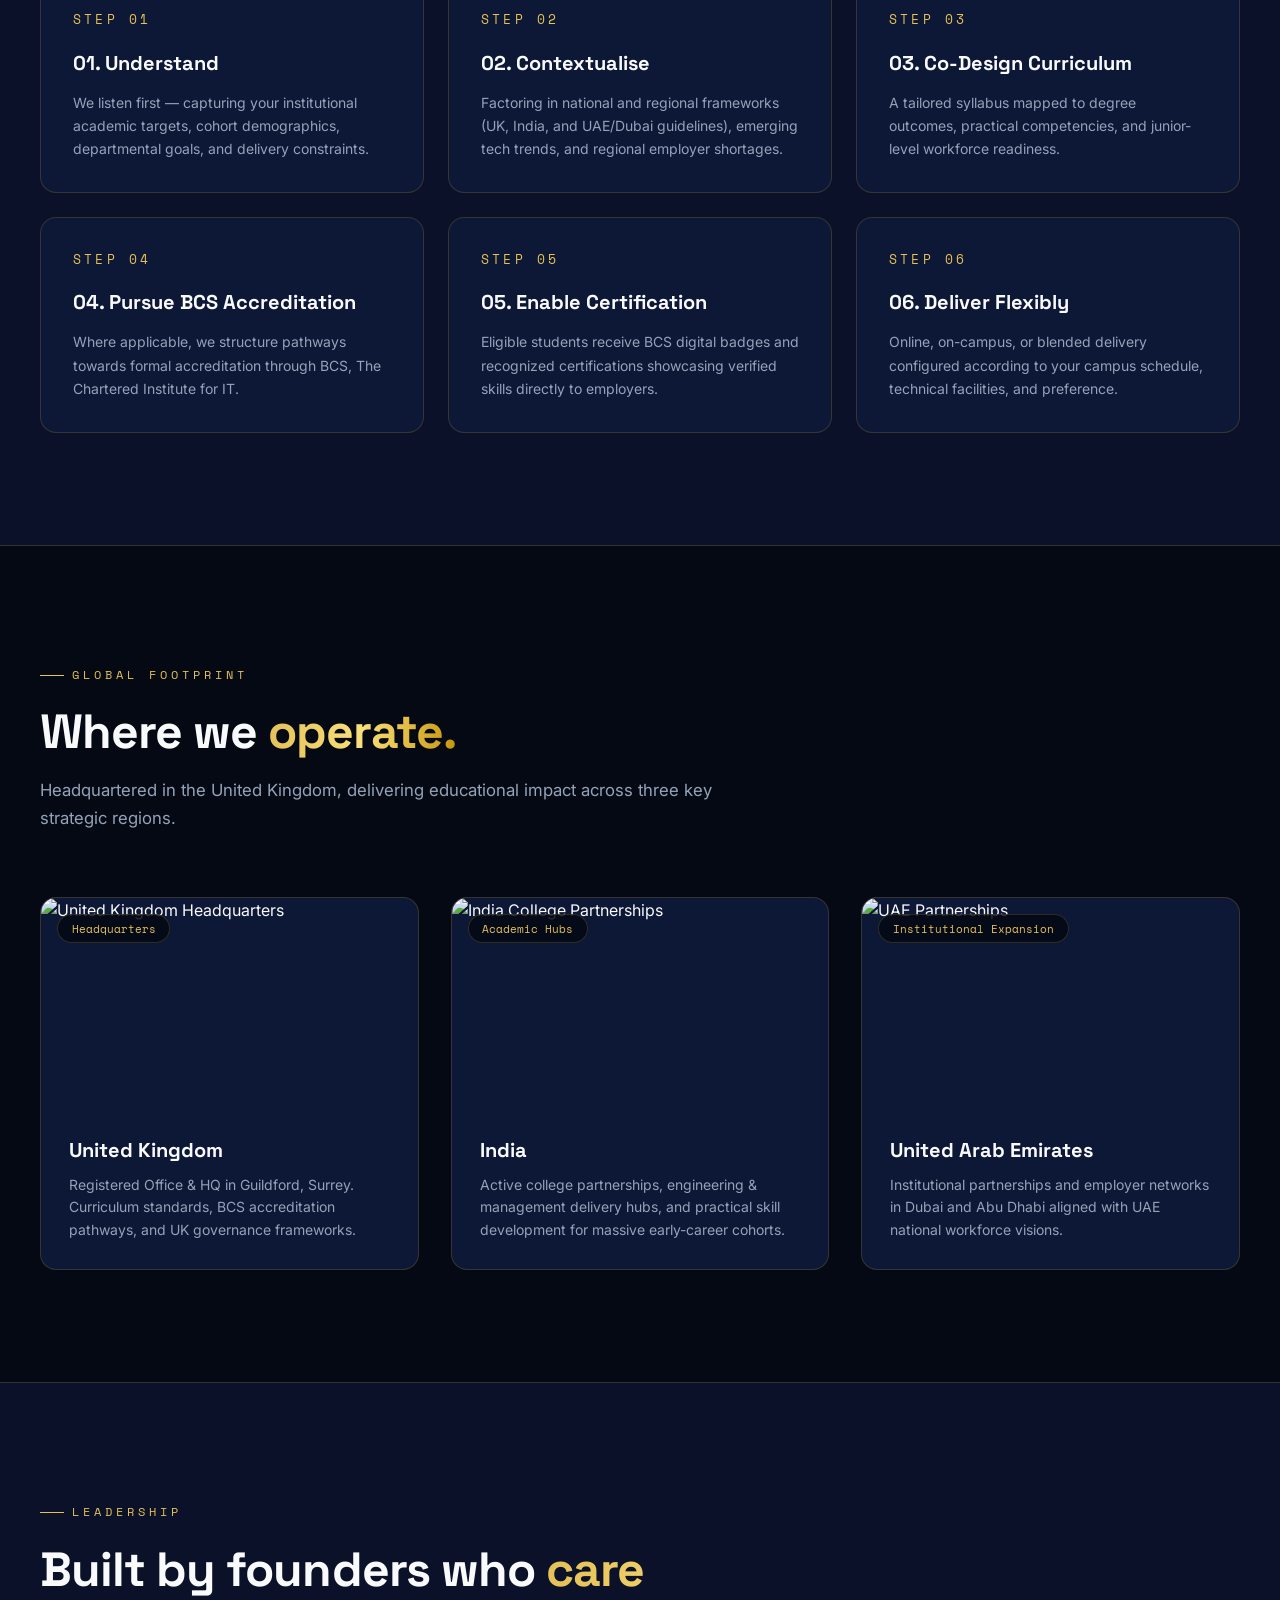
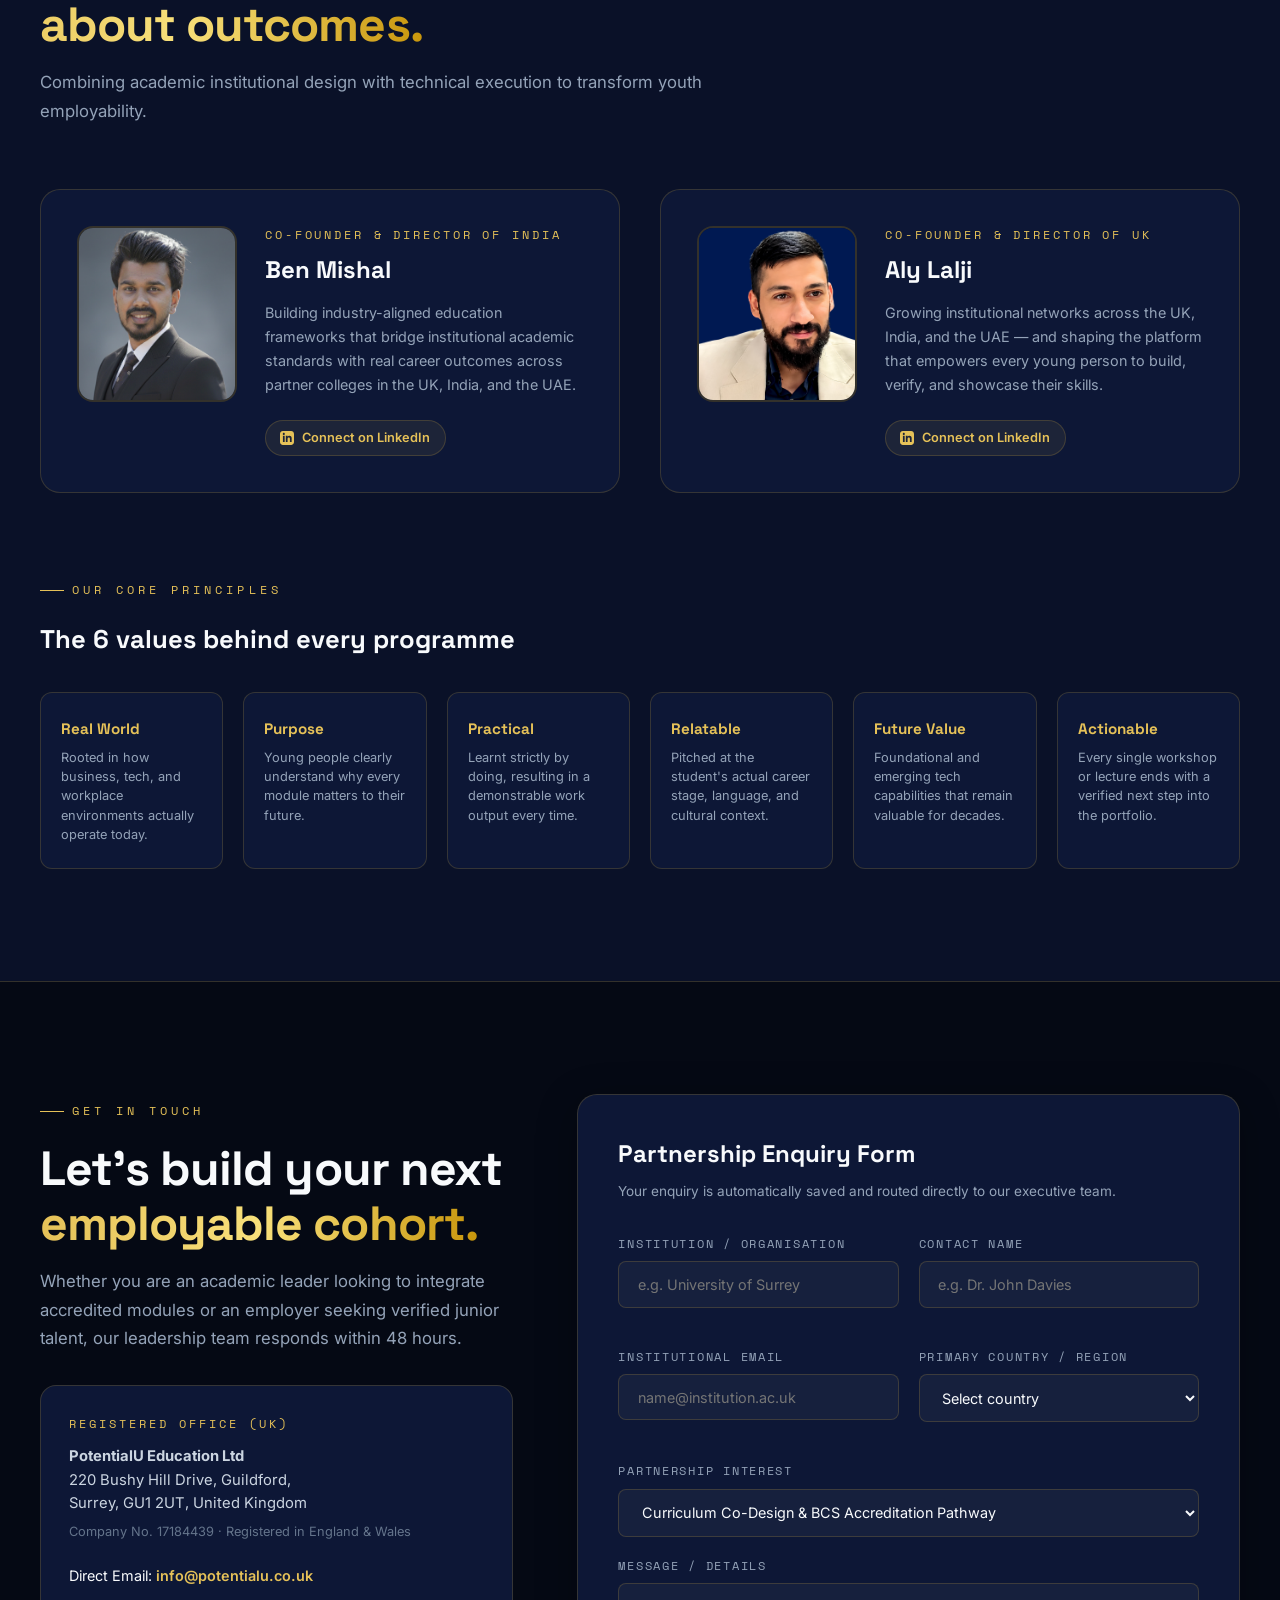
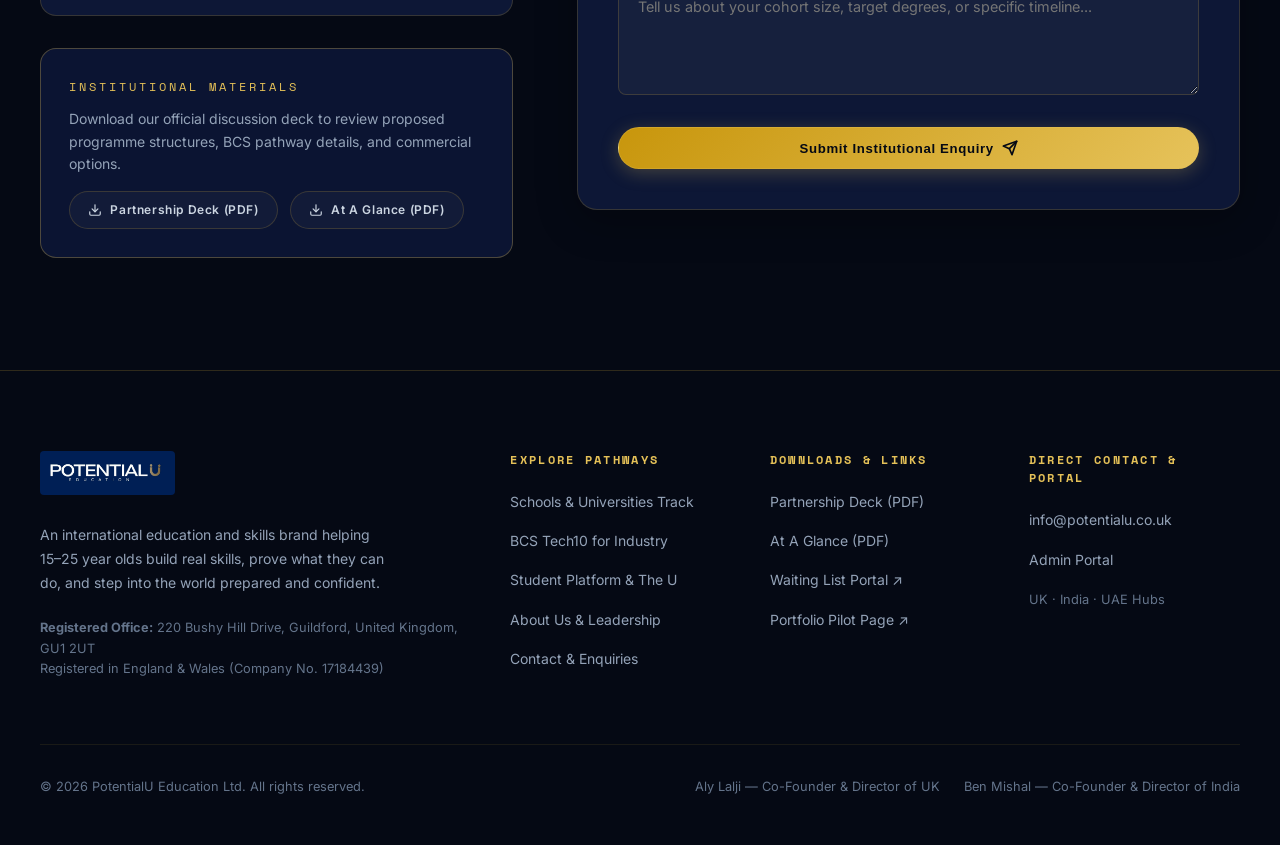
==== commit c986150f: "feat: Add SiteNavigationElement schema markup to enable Google Search Sitelinks and site name enhanc" ====
--- a/index.html
+++ b/index.html
@@ -78,6 +78,48 @@
           }
         ],
         "areaServed": ["United Kingdom", "India", "United Arab Emirates"]
+      },
+      {
+        "@type": "ItemList",
+        "@id": "https://potentialu.co.uk/#sitelinks",
+        "name": "PotentialU Navigation Sitelinks",
+        "itemListElement": [
+          {
+            "@type": "SiteNavigationElement",
+            "position": 1,
+            "name": "Schools & Universities",
+            "description": "Curriculum co-design, Gatsby Benchmarks & BCS accreditation pathways for higher education and FE colleges.",
+            "url": "https://potentialu.co.uk/schools"
+          },
+          {
+            "@type": "SiteNavigationElement",
+            "position": 2,
+            "name": "BCS Tech10 for Industry",
+            "description": "Pre-assessed junior tech talent pipeline, BridgED live employer briefs, and BCS competencies.",
+            "url": "https://potentialu.co.uk/bcs-tech10"
+          },
+          {
+            "@type": "SiteNavigationElement",
+            "position": 3,
+            "name": "Student Platform & The U",
+            "description": "The alternative to a CV for 15-25 year olds, portfolio proof, and career exploration.",
+            "url": "https://potentialu.co.uk/students"
+          },
+          {
+            "@type": "SiteNavigationElement",
+            "position": 4,
+            "name": "About Us & Leadership",
+            "description": "UK company registration (No. 17184439) and leadership of Aly Lalji & Ben Mishal.",
+            "url": "https://potentialu.co.uk/about"
+          },
+          {
+            "@type": "SiteNavigationElement",
+            "position": 5,
+            "name": "Contact & Partnerships",
+            "description": "Institutional proposals, employer challenges, and student inquiries.",
+            "url": "https://potentialu.co.uk/contact"
+          }
+        ]
       }
     ]
   }
